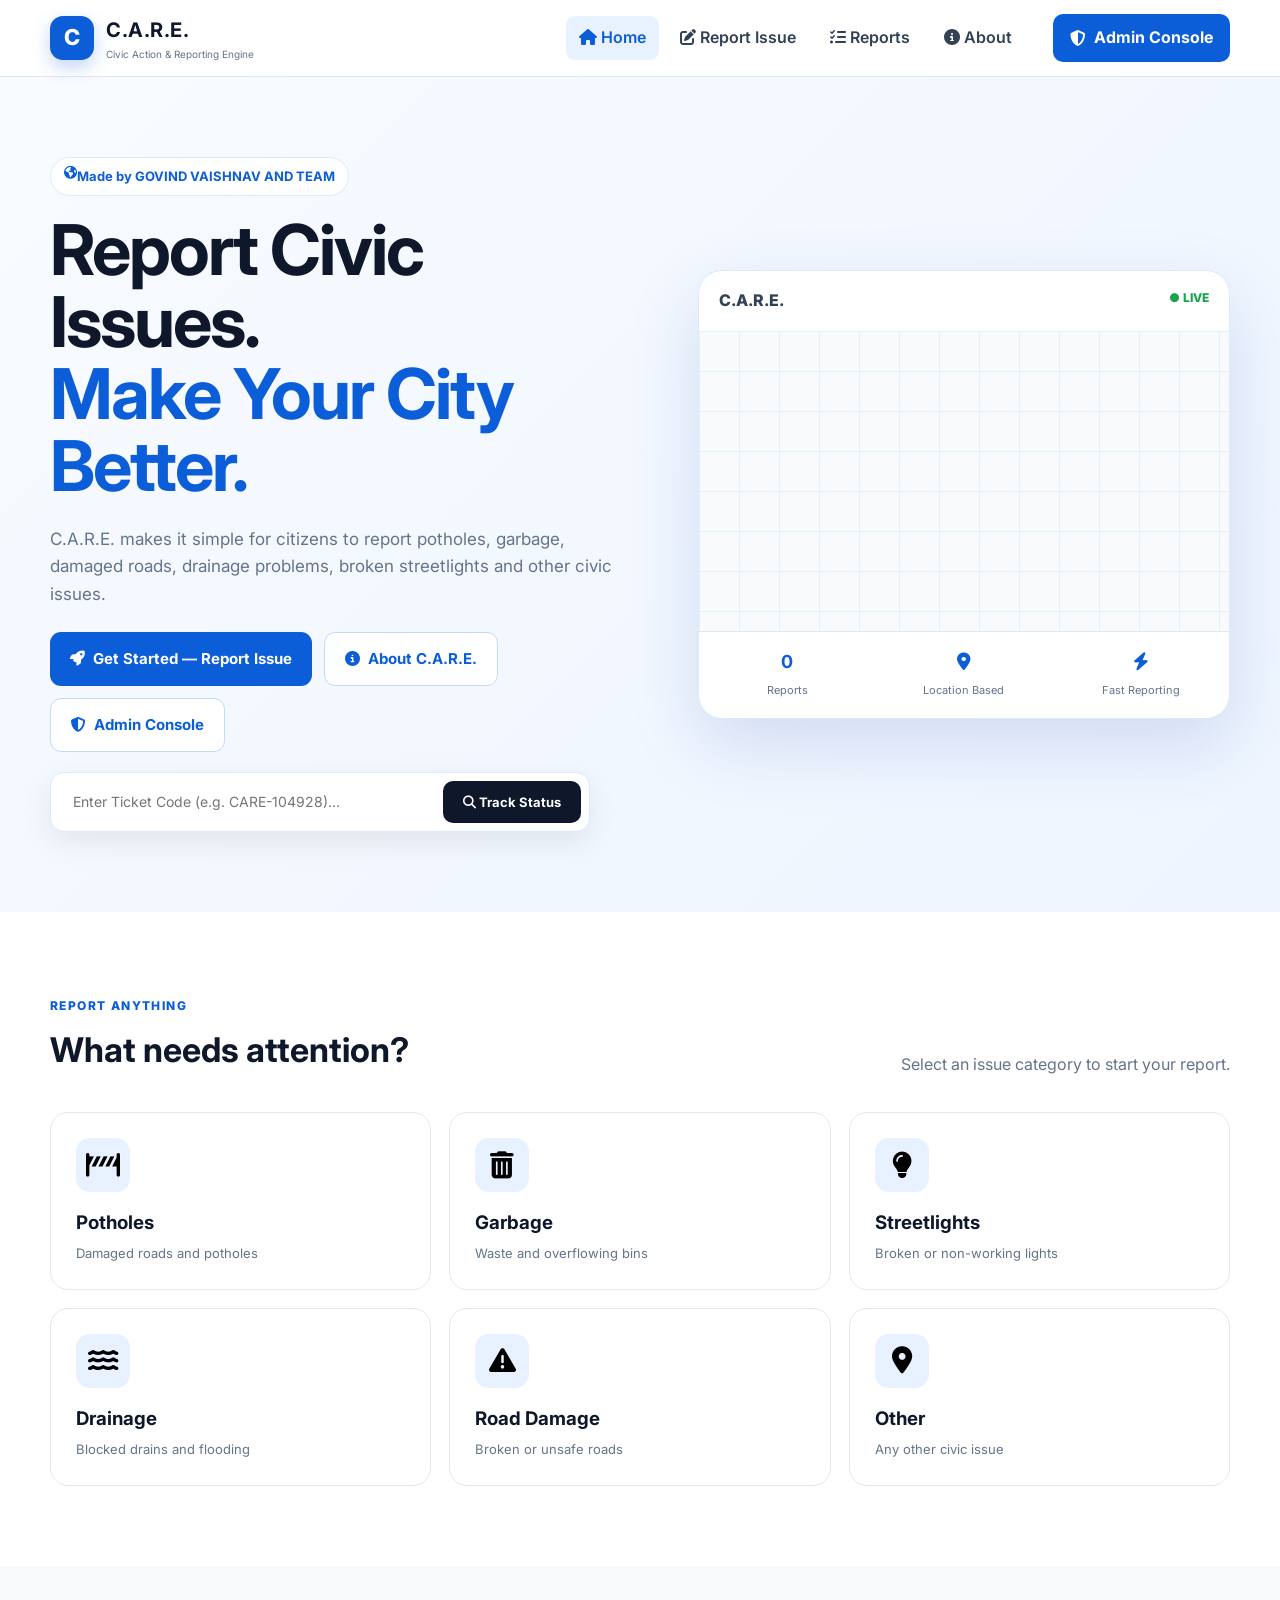
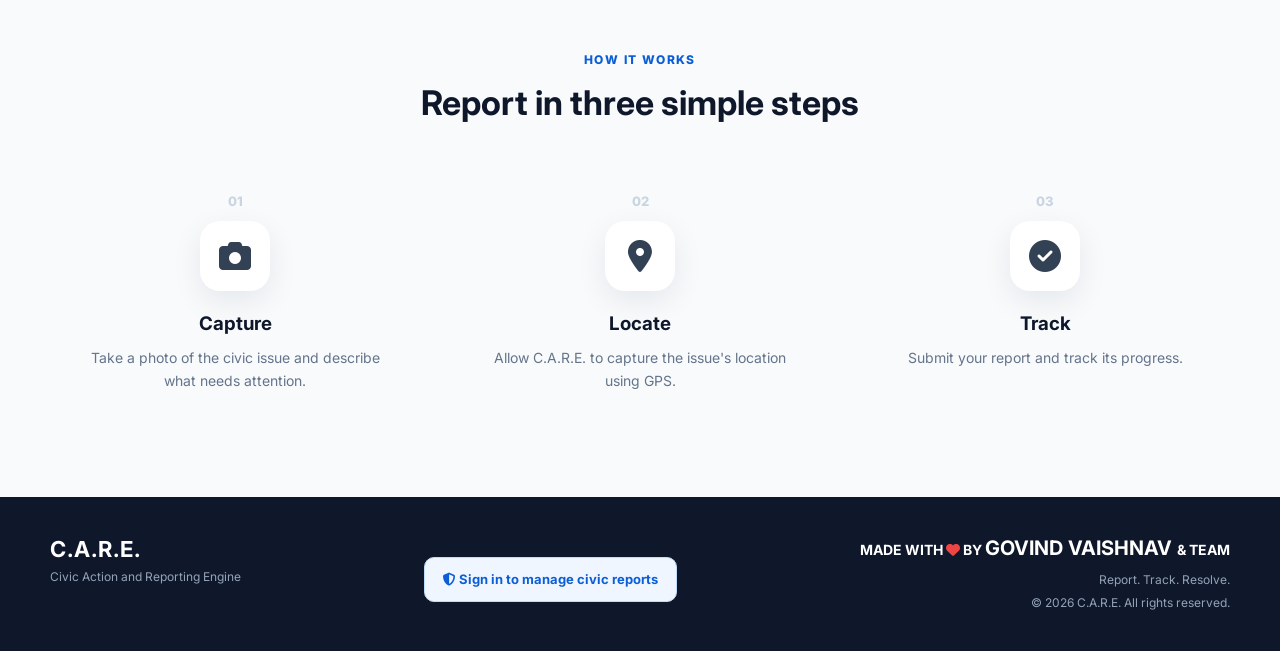
==== index.html @ e71c40b6 "Add badge-status CSS styles, cache-busting V3 parameters, resilient form fallbacks, and fix admin li" ====
<!DOCTYPE html>
<html lang="en">

<head>

    <meta charset="UTF-8">

    <meta
        name="viewport"
        content="width=device-width, initial-scale=1.0"
    >

    <title>
        C.A.R.E. — Civic Action and Reporting Engine
    </title>

    <meta
        name="description"
        content="C.A.R.E. — Civic Action and Reporting Engine. Report, track and resolve local civic issues."
    >

    <meta
        name="application-name"
        content="C.A.R.E."
    >

    <meta
        name="theme-color"
        content="#0b5ed7"
    >

    <!-- Google Font -->
    <link
        rel="preconnect"
        href="https://fonts.googleapis.com"
    >

    <link
        rel="preconnect"
        href="https://fonts.gstatic.com"
        crossorigin
    >

    <link
        href="https://fonts.googleapis.com/css2?family=Inter:wght@400;500;600;700;800&display=swap"
        rel="stylesheet"
    >

    <!-- FontAwesome 6 Icons -->
    <link
        rel="stylesheet"
        href="https://cdnjs.cloudflare.com/ajax/libs/font-awesome/6.5.1/css/all.min.css"
    >

    <!-- Supabase -->
    <script
        src="https://cdn.jsdelivr.net/npm/@supabase/supabase-js@2"
    ></script>

    <!-- Leaflet.js OpenStreetMap -->
    <link
        rel="stylesheet"
        href="https://unpkg.com/leaflet@1.9.4/dist/leaflet.css"
    >
    <script
        src="https://unpkg.com/leaflet@1.9.4/dist/leaflet.js"
    ></script>

    <!-- Main CSS -->
    <link
        rel="stylesheet"
        href="style.css?v=CARE_2026_V3"
    >

    <!-- Small admin button styles -->
    <style>
        .admin-access {
            text-align: center;
            margin: 25px 0 10px;
        }

        .admin-access a {
            display: inline-block;
            padding: 11px 18px;
            border-radius: 10px;
            background: #eff6ff;
            color: #0b5ed7;
            border: 1px solid #bfdbfe;
            text-decoration: none;
            font-size: 13px;
            font-weight: 700;
            transition: 0.2s ease;
        }

        .admin-access a:hover {
            background: #dbeafe;
            transform: translateY(-1px);
        }
    </style>

</head>


<body>

<!-- FULL SCREEN APP PRELOADER -->
<div id="appPreloader">
    <div class="preloader-logo-wrap">
        <div class="preloader-logo">C</div>
        <div class="preloader-pulse-ring"></div>
    </div>
    <div class="preloader-title">C.A.R.E. ENGINE</div>
    <div class="preloader-subtitle"><i class="fa-solid fa-shield-halved"></i> Initializing Civic Engine &amp; AI Vision...</div>
    <div class="preloader-bar-bg">
        <div class="preloader-bar-fill"></div>
    </div>
</div>
<script>
    setTimeout(function() {
        var p = document.getElementById('appPreloader');
        if (p) p.classList.add('preloader-hidden');
    }, 800);
</script>

<!-- =====================================================
     HEADER
===================================================== -->

<header class="header">

    <div class="container nav-container">

        <a
            href="#"
            class="logo"
            onclick="showPage('home'); return false;"
        >

            <div class="logo-icon">
                C
            </div>

            <div class="logo-text">

                <strong>C.A.R.E.</strong>

                <span>
                    Civic Action &amp; Reporting Engine
                </span>

            </div>

        </a>


        <nav class="nav">

            <button
                type="button"
                class="nav-link active"
                onclick="showPage('home')"
            >
                <i class="fa-solid fa-house"></i> Home
            </button>

            <button
                type="button"
                class="nav-link"
                onclick="showPage('report')"
            >
                <i class="fa-solid fa-pen-to-square"></i> Report Issue
            </button>

            <button
                type="button"
                class="nav-link"
                onclick="showPage('reports')"
            >
                <i class="fa-solid fa-list-check"></i> Reports
            </button>

            <button
                type="button"
                class="nav-link"
                onclick="showPage('about')"
            >
                <i class="fa-solid fa-circle-info"></i> About
            </button>

        </nav>


        <a
            href="admin.html"
            class="nav-report-button"
            style="text-decoration:none; display:inline-flex; align-items:center; gap:8px;"
        >
            <i class="fa-solid fa-shield-halved"></i> Admin Console
        </a>

    </div>

</header>


<!-- =====================================================
     MAIN
===================================================== -->

<main>


<!-- =====================================================
     HOME PAGE
===================================================== -->

<section
    id="homePage"
    class="page active-page"
>

    <div class="hero">

        <div class="container hero-content">

            <div class="hero-text">

                <div class="badge">
                    <i class="fa-solid fa-earth-americas"></i> Made by GOVIND VAISHNAV AND TEAM 
                </div>

                <h1>
                    Report Civic Issues.
                    <span>
                        Make Your City Better.
                    </span>
                </h1>

                <p class="hero-description">
                    C.A.R.E. makes it simple for citizens
                    to report potholes, garbage, damaged roads,
                    drainage problems, broken streetlights and
                    other civic issues.
                </p>

                <div class="hero-buttons">

                    <button
                        type="button"
                        class="primary-button"
                        onclick="showPage('report')"
                        style="display:inline-flex; align-items:center; gap:8px; font-size:15px;"
                    >
                        <i class="fa-solid fa-rocket"></i> Get Started — Report Issue
                    </button>

                    <button
                        type="button"
                        class="secondary-button"
                        onclick="showPage('about')"
                        style="display:inline-flex; align-items:center; gap:8px; font-size:15px;"
                    >
                        <i class="fa-solid fa-circle-info"></i> About C.A.R.E.
                    </button>

                    <a
                        href="admin.html"
                        class="secondary-button"
                        style="display:inline-flex; align-items:center; gap:8px; font-size:15px; text-decoration:none;"
                    >
                        <i class="fa-solid fa-shield-halved"></i> Admin Console
                    </a>

                </div>

                <!-- TICKET TRACKER LOOKUP BAR -->
                <div class="hero-tracker-bar">
                    <input type="text" id="heroTicketInput" placeholder="Enter Ticket Code (e.g. CARE-104928)...">
                    <button type="button" onclick="trackHeroTicket()"><i class="fa-solid fa-magnifying-glass"></i> Track Status</button>
                </div>

            </div>


            <div class="hero-card">

                <div class="hero-card-header">

                    <span>
                        C.A.R.E.
                    </span>

                    <span class="live-dot">
                        ● LIVE
                    </span>

                </div>


                <div class="hero-card-map" style="padding:0; position:relative;">
                    <div id="heroMap"></div>
                </div>


                <div class="hero-card-footer">

                    <div>
                        <strong id="heroReportCount">
                            0
                        </strong>

                        <span>
                            Reports
                        </span>
                    </div>

                    <div>
                        <strong>
                            <i class="fa-solid fa-location-dot"></i>
                        </strong>

                        <span>
                            Location Based
                        </span>
                    </div>

                    <div>
                        <strong>
                            <i class="fa-solid fa-bolt"></i>
                        </strong>

                        <span>
                            Fast Reporting
                        </span>
                    </div>

                </div>

            </div>

        </div>

    </div>


    <!-- ISSUE CATEGORIES -->

    <section class="section">

        <div class="container">

            <div class="section-heading">

                <div>

                    <span class="section-label">
                        REPORT ANYTHING
                    </span>

                    <h2>
                        What needs attention?
                    </h2>

                </div>

                <p>
                    Select an issue category to start
                    your report.
                </p>

            </div>


            <div class="category-grid">

                <button
                    type="button"
                    class="category-card"
                    onclick="startReport('Pothole')"
                >
                    <div class="category-icon">
                        <i class="fa-solid fa-road-barrier"></i>
                    </div>

                    <h3>
                        Potholes
                    </h3>

                    <p>
                        Damaged roads and potholes
                    </p>
                </button>


                <button
                    type="button"
                    class="category-card"
                    onclick="startReport('Garbage')"
                >
                    <div class="category-icon">
                        <i class="fa-solid fa-trash-can"></i>
                    </div>

                    <h3>
                        Garbage
                    </h3>

                    <p>
                        Waste and overflowing bins
                    </p>
                </button>


                <button
                    type="button"
                    class="category-card"
                    onclick="startReport('Streetlight')"
                >
                    <div class="category-icon">
                        <i class="fa-solid fa-lightbulb"></i>
                    </div>

                    <h3>
                        Streetlights
                    </h3>

                    <p>
                        Broken or non-working lights
                    </p>
                </button>


                <button
                    type="button"
                    class="category-card"
                    onclick="startReport('Drainage')"
                >
                    <div class="category-icon">
                        <i class="fa-solid fa-water"></i>
                    </div>

                    <h3>
                        Drainage
                    </h3>

                    <p>
                        Blocked drains and flooding
                    </p>
                </button>


                <button
                    type="button"
                    class="category-card"
                    onclick="startReport('Road Damage')"
                >
                    <div class="category-icon">
                        <i class="fa-solid fa-triangle-exclamation"></i>
                    </div>

                    <h3>
                        Road Damage
                    </h3>

                    <p>
                        Broken or unsafe roads
                    </p>
                </button>


                <button
                    type="button"
                    class="category-card"
                    onclick="startReport('Other')"
                >
                    <div class="category-icon">
                        <i class="fa-solid fa-location-dot"></i>
                    </div>

                    <h3>
                        Other
                    </h3>

                    <p>
                        Any other civic issue
                    </p>
                </button>

            </div>

        </div>

    </section>


    <!-- HOW IT WORKS -->

    <section class="section section-light">

        <div class="container">

            <div class="section-heading centered">

                <span class="section-label">
                    HOW IT WORKS
                </span>

                <h2>
                    Report in three simple steps
                </h2>

            </div>


            <div class="steps">

                <div class="step">

                    <div class="step-number">
                        01
                    </div>

                    <div class="step-icon">
                        <i class="fa-solid fa-camera"></i>
                    </div>

                    <h3>
                        Capture
                    </h3>

                    <p>
                        Take a photo of the civic issue
                        and describe what needs attention.
                    </p>

                </div>


                <div class="step">

                    <div class="step-number">
                        02
                    </div>

                    <div class="step-icon">
                        <i class="fa-solid fa-location-dot"></i>
                    </div>

                    <h3>
                        Locate
                    </h3>

                    <p>
                        Allow C.A.R.E. to capture the
                        issue's location using GPS.
                    </p>

                </div>


                <div class="step">

                    <div class="step-number">
                        03
                    </div>

                    <div class="step-icon">
                        <i class="fa-solid fa-circle-check"></i>
                    </div>

                    <h3>
                        Track
                    </h3>

                    <p>
                        Submit your report and track
                        its progress.
                    </p>

                </div>

            </div>

        </div>

    </section>

</section>


<!-- =====================================================
     REPORT PAGE
===================================================== -->

<section
    id="reportPage"
    class="page"
>

    <div class="container page-container">

        <div class="page-header">

            <span class="section-label">
                C.A.R.E. REPORTING
            </span>

            <h1>
                Report a Civic Issue
            </h1>

            <p>
                Help improve your community by reporting
                a problem.
            </p>

        </div>


        <form
            id="issueForm"
            class="report-form"
        >

            <!-- CITIZEN DETAILS -->
            <div id="citizenDetails" style="margin-bottom:20px; padding:20px; border-radius:16px; background:#f8fafc; border:1px solid #e2e8f0;">
                <h3 style="margin-bottom:6px; font-size:17px; font-weight:800; color:#0f172a;"><i class="fa-solid fa-user"></i> Your Contact Details</h3>
                <p style="color:#64748b; font-size:13px; margin-bottom:16px;">These details help municipal authorities contact you regarding your report.</p>

                <div style="display:grid; grid-template-columns:repeat(auto-fit, minmax(220px, 1fr)); gap:15px;">
                    <div>
                        <label for="citizenName" style="display:block; font-weight:700; font-size:13px; margin-bottom:6px;">Full Name *</label>
                        <input id="citizenName" type="text" placeholder="Enter your full name" required style="width:100%; padding:12px; border:1px solid #cbd5e1; border-radius:10px;">
                    </div>
                    <div>
                        <label for="citizenMobile" style="display:block; font-weight:700; font-size:13px; margin-bottom:6px;">Mobile Number *</label>
                        <input id="citizenMobile" type="tel" maxlength="10" placeholder="10-digit mobile number" required style="width:100%; padding:12px; border:1px solid #cbd5e1; border-radius:10px;">
                    </div>
                    <div>
                        <label for="citizenEmail" style="display:block; font-weight:700; font-size:13px; margin-bottom:6px;">Email Address *</label>
                        <input id="citizenEmail" type="email" placeholder="example@gmail.com" required style="width:100%; padding:12px; border:1px solid #cbd5e1; border-radius:10px;">
                    </div>
                    <div>
                        <label for="citizenAddress" style="display:block; font-weight:700; font-size:13px; margin-bottom:6px;">Address / Landmark *</label>
                        <input id="citizenAddress" type="text" placeholder="Area, street, landmark" required style="width:100%; padding:12px; border:1px solid #cbd5e1; border-radius:10px;">
                    </div>
                </div>
            </div>

            <!-- CATEGORY -->

            <div class="form-group">

                <label for="category">
                    Issue Category
                </label>

                <select
                    id="category"
                    required
                >

                    <option value="">
                        Select an issue
                    </option>

                    <option value="Pothole">
                        Pothole / Road Hole
                    </option>

                    <option value="Garbage">
                        Garbage / Overflowing Waste
                    </option>

                    <option value="Streetlight">
                        Streetlight Fault / Dark Street
                    </option>

                    <option value="Drainage">
                        Drainage Blockage / Overflow
                    </option>

                    <option value="Road Damage">
                        Road Damage / Broken Pavement
                    </option>

                    <option value="Other">
                        Other Civic Issue
                    </option>

                </select>

            </div>


            <!-- DESCRIPTION -->

            <div class="form-group">

                <label for="description">
                    Describe the Issue
                </label>

                <textarea
                    id="description"
                    rows="5"
                    maxlength="1000"
                    placeholder="Describe the problem and its location..."
                    required
                ></textarea>

                <small>
                    Please provide useful details.
                </small>

            </div>


            <!-- IMAGE & PREVIEW WITH AI SCANNER -->

            <div class="form-group">

                <label for="image">
                    <i class="fa-solid fa-camera"></i> Add Photo &amp; AI Analysis
                </label>

                <input
                    id="image"
                    type="file"
                    accept="image/*"
                    onchange="previewUploadedImage(this)"
                >

                <div id="imagePreviewContainer" style="display:none; margin-top:12px;" class="ai-scanner-box">
                    <div id="aiScanLine" class="ai-scan-line" style="display:none;"></div>
                    <img id="imagePreview" src="" alt="Selected Photo Preview" style="max-width:100%; max-height:240px; border-radius:12px; object-fit:cover; display:block; margin:auto;">
                </div>

                <!-- AI Category & Severity Inspection Card -->
                <div id="aiAnalysisCard" class="ai-analysis-card" style="display:none;">
                    <div style="display:flex; justify-content:space-between; align-items:center; margin-bottom:6px;">
                        <strong><i class="fa-solid fa-robot"></i> C.A.R.E. Vision AI Scanner</strong>
                        <span id="aiConfidence" class="ai-confidence-pill"><i class="fa-solid fa-check-double"></i> 96.4% Match</span>
                    </div>
                    <p id="aiAnalysisText" style="color:#cbd5e1; margin-bottom:4px;">Detected: Pothole / Severe Road Crack</p>
                    <small id="aiSeverityTag" class="priority-badge priority-High">Suggested Priority: HIGH</small>
                </div>

                <small style="display:block; margin-top:6px;">
                    A photo triggers automated AI severity scoring &amp; priority assignment.
                </small>

            </div>


            <!-- LOCATION -->

            <div class="location-box">

                <div>

                    <strong>
                        <i class="fa-solid fa-location-dot"></i> Issue Location
                    </strong>

                    <p id="locationText">
                        Location not captured yet
                    </p>

                </div>


                <button
                    type="button"
                    class="location-button"
                    onclick="getLocation()"
                >
                    <i class="fa-solid fa-crosshairs"></i> Detect GPS Location
                </button>

            </div>

            <!-- Leaflet Interactive Map Picker -->
            <div id="locationPickerWrapper" style="margin-top:12px; display:none;" class="map-container-wrapper">
                <div id="locationPickerMap" style="height:220px; width:100%;"></div>
                <div style="background:#f8fafc; padding:8px 12px; font-size:12px; color:#64748b; border-top:1px solid #e2e8f0; display:flex; justify-content:space-between; align-items:center;">
                    <span><i class="fa-solid fa-hand-pointer"></i> Drag pin to pinpoint exact location</span>
                    <strong id="mapCoordBadge" style="color:#0b5ed7;">28.6139, 77.2090</strong>
                </div>
            </div>


            <input
                type="hidden"
                id="latitude"
            >

            <input
                type="hidden"
                id="longitude"
            >


            <!-- SUBMIT -->

            <button
                type="submit"
                class="submit-button"
            >
                <i class="fa-solid fa-paper-plane"></i> Submit Report
            </button>

        </form>

    </div>

</section>


<!-- =====================================================
     REPORTS PAGE
===================================================== -->

<section
    id="reportsPage"
    class="page"
>

    <div class="container page-container">

        <div class="page-header">

            <span class="section-label">
                COMMUNITY REPORTS
            </span>

            <h1>
                Civic Issues
            </h1>

            <p>
                See issues reported by citizens through C.A.R.E.
            </p>

        </div>


        <!-- STATISTICS -->

        <div class="statistics">

            <div class="stat-card">

                <strong id="totalIssues">
                    0
                </strong>

                <span>
                    Total Reports
                </span>

            </div>


            <div class="stat-card">

                <strong id="verifiedIssues">
                    0
                </strong>

                <span>
                    Verified
                </span>

            </div>


            <div class="stat-card">

                <strong id="progressIssues">
                    0
                </strong>

                <span>
                    In Progress
                </span>

            </div>


            <div class="stat-card">

                <strong id="resolvedIssues">
                    0
                </strong>

                <span>
                    Resolved
                </span>

            </div>

        </div>


        <!-- REPORTS -->

        <div
            id="issuesContainer"
            class="issues-container"
        >

            <div class="empty-state">

                <div>
                    <i class="fa-solid fa-spinner fa-spin text-primary"></i>
                </div>

                <h3>
                    Loading reports...
                </h3>

                <p>
                    Please wait.
                </p>

            </div>

        </div>

    </div>

</section>


<!-- =====================================================
     ABOUT PAGE
===================================================== -->

<section
    id="aboutPage"
    class="page"
>

    <div class="container page-container">

        <div class="page-header">

            <span class="section-label">
                ABOUT C.A.R.E.
            </span>

            <h1>
                Civic Action and Reporting Engine
            </h1>

            <p>
                Technology that helps citizens turn
                observations into action.
            </p>

        </div>


        <div class="about-grid">

            <div class="about-card">

                <div class="about-icon">
                    <i class="fa-solid fa-bullhorn"></i>
                </div>

                <h2>
                    Citizen Powered
                </h2>

                <p>
                    C.A.R.E. gives citizens a simple
                    way to report problems they see
                    around their communities.
                </p>

            </div>


            <div class="about-card">

                <div class="about-icon">
                    <i class="fa-solid fa-location-dot"></i>
                </div>

                <h2>
                    Location Based
                </h2>

                <p>
                    GPS coordinates help identify
                    exactly where a civic problem
                    has been reported.
                </p>

            </div>


            <div class="about-card">

                <div class="about-icon">
                    <i class="fa-solid fa-chart-line"></i>
                </div>

                <h2>
                    Transparent Tracking
                </h2>

                <p>
                    Reports can move through statuses
                    such as Reported, Verified,
                    In Progress and Resolved.
                </p>

            </div>

        </div>


        <div class="mission-box">

            <span class="section-label">
                OUR MISSION
            </span>

            <h2>
                Better reporting.
                Better response.
                Better communities.
            </h2>

            <p>
                C.A.R.E. connects citizens and civic
                authorities through structured,
                location-based issue reporting.
            </p>

        </div>

    </div>

</section>


</main>


<!-- =====================================================
     TOAST
===================================================== -->

<div
    id="toast"
    class="toast"
>

    <span id="toastMessage">
        Message
    </span>

</div>


<!-- =====================================================
     SUBMIT SUCCESS MODAL WITH GOV DISPATCH & AUDIO
===================================================== -->

<div id="submitSuccessModal" class="modal-overlay" style="display:none;">
    <div class="modal-card">
        <div class="modal-header-icon green">
            <i class="fa-solid fa-circle-check"></i>
        </div>
        
        <h2>Report Filed Successfully!</h2>
        <p class="modal-subtitle">Your civic issue has been logged and auto-dispatched to the assigned government department.</p>

        <div class="dispatch-info-box">
            <div class="dispatch-item">
                <span class="dispatch-label"><i class="fa-solid fa-ticket"></i> Tracking ID:</span>
                <strong id="modalReportId" class="badge-code">CARE-000000</strong>
            </div>

            <div class="dispatch-item">
                <span class="dispatch-label"><i class="fa-solid fa-building-columns"></i> Government Dept:</span>
                <strong id="modalDeptName">Municipal Authority</strong>
            </div>

            <div class="dispatch-item">
                <span class="dispatch-label"><i class="fa-solid fa-envelope"></i> Assigned Email:</span>
                <strong id="modalDeptEmail">authority@gov.in</strong>
            </div>

            <div class="dispatch-item">
                <span class="dispatch-label"><i class="fa-solid fa-phone"></i> Helpline / SMS:</span>
                <strong id="modalDeptPhone">+91-1800-CIVIC</strong>
            </div>

            <div class="dispatch-badges">
                <span class="badge-status green"><i class="fa-solid fa-paper-plane"></i> Auto-Email Dispatched</span>
                <span class="badge-status blue"><i class="fa-solid fa-comment-sms"></i> SMS Alert Triggered</span>
            </div>
        </div>

        <div class="modal-actions">
            <a id="modalMailtoLink" href="#" target="_blank" class="primary-button mailto-btn">
                <i class="fa-solid fa-envelope-open-text"></i> Open Direct Mail Client
            </a>

            <button type="button" class="secondary-button" onclick="closeSuccessModal()">
                <i class="fa-solid fa-xmark"></i> Close &amp; View Reports
            </button>
        </div>
    </div>
</div>


<!-- =====================================================
     FOOTER
===================================================== -->

<footer class="footer">

    <div class="container footer-content">

        <div class="footer-brand">

            <strong>
                C.A.R.E.
            </strong>

            <p>
                Civic Action and Reporting Engine
            </p>

        </div>


        <!-- ADMIN ACCESS -->

        <div class="admin-access">

            <a href="admin.html">
                <i class="fa-solid fa-shield-halved"></i> Sign in to manage civic reports
            </a>

        </div>


        <div class="footer-credit">

            <p>
                MADE WITH <i class="fa-solid fa-heart" style="color: #ef4444;"></i> BY
                <strong>
                    GOVIND VAISHNAV
                </strong>
                &amp; TEAM
            </p>

            <p>
                Report. Track. Resolve.
            </p>

            <p>
                © 2026 C.A.R.E. All rights reserved.
            </p>

        </div>

    </div>

</footer>


<!-- =====================================================
     MAIN JAVASCRIPT & CONFIGURATION
===================================================== -->

<script src="configure.js?v=CARE_2026_V3"></script>
<script src="feature.js?v=CARE_2026_V3"></script>
<script src="app.js?v=CARE_2026_V3"></script>

</body>

</html>
---- style.css ----
/* =====================================================
   C.A.R.E.
   Civic Action and Reporting Engine
===================================================== */

:root {

    --primary: #0b5ed7;

    --primary-dark: #084298;

    --primary-light: #e8f1ff;

    --accent: #ef4444;

    --success: #16a34a;

    --warning: #f59e0b;

    --dark: #0f172a;

    --text: #334155;

    --muted: #64748b;

    --light: #f8fafc;

    --white: #ffffff;

    --border: #e2e8f0;

    --shadow:
        0 10px 30px rgba(15, 23, 42, 0.08);

    --radius: 18px;

}


* {

    margin: 0;

    padding: 0;

    box-sizing: border-box;

}


html {

    scroll-behavior: smooth;

}


body {

    font-family: "Inter", sans-serif;

    color: var(--text);

    background: var(--white);

    line-height: 1.6;

}


button,
input,
select,
textarea {

    font: inherit;

}


button {

    cursor: pointer;

}


.container {

    width: min(
        1180px,
        calc(100% - 40px)
    );

    margin: auto;

}


/* =====================================================
   HEADER
===================================================== */

.header {

    position: sticky;

    top: 0;

    z-index: 100;

    background: rgba(
        255,
        255,
        255,
        0.96
    );

    backdrop-filter: blur(12px);

    border-bottom:
        1px solid var(--border);

}


.nav-container {

    min-height: 76px;

    display: flex;

    align-items: center;

    gap: 28px;

}


.logo {

    display: flex;

    align-items: center;

    gap: 12px;

    text-decoration: none;

    color: var(--dark);

    margin-right: auto;

}


.logo-icon {

    width: 44px;

    height: 44px;

    border-radius: 13px;

    display: grid;

    place-items: center;

    background: var(--primary);

    color: white;

    font-weight: 800;

    font-size: 22px;

    box-shadow:
        0 7px 18px
        rgba(11, 94, 215, 0.25);

}


.logo-text {

    display: flex;

    flex-direction: column;

}


.logo-text strong {

    font-size: 20px;

    letter-spacing: 0.5px;

}


.logo-text span {

    font-size: 10px;

    color: var(--muted);

}


.nav {

    display: flex;

    gap: 8px;

}


.nav-link {

    border: none;

    background: transparent;

    color: var(--text);

    padding: 9px 13px;

    border-radius: 9px;

    font-weight: 600;

}


.nav-link:hover,
.nav-link.active {

    background: var(--primary-light);

    color: var(--primary);

}


.nav-report-button {

    border: none;

    background: var(--primary);

    color: white;

    padding: 11px 17px;

    border-radius: 10px;

    font-weight: 700;

}


.nav-report-button:hover {

    background: var(--primary-dark);

}


/* =====================================================
   PAGES
===================================================== */

.page {

    display: none;

}


.page.active-page {

    display: block;

}


/* =====================================================
   HERO
===================================================== */

.hero {

    background:
        linear-gradient(
            135deg,
            #f8fbff,
            #eef5ff
        );

    padding: 80px 0;

    overflow: hidden;

}


.hero-content {

    display: grid;

    grid-template-columns:
        1.05fr
        0.95fr;

    gap: 60px;

    align-items: center;

}


.badge {

    display: inline-flex;

    padding: 8px 13px;

    border-radius: 999px;

    background: white;

    border:
        1px solid #dbeafe;

    color: var(--primary);

    font-size: 13px;

    font-weight: 700;

    margin-bottom: 18px;

}


.hero h1 {

    color: var(--dark);

    font-size:
        clamp(
            42px,
            6vw,
            70px
        );

    line-height: 1.03;

    letter-spacing: -2px;

}


.hero h1 span {

    display: block;

    color: var(--primary);

}


.hero-description {

    max-width: 650px;

    color: var(--muted);

    font-size: 17px;

    margin:
        24px 0;

}


.hero-buttons {

    display: flex;

    flex-wrap: wrap;

    gap: 12px;

}


.primary-button,
.secondary-button {

    border: none;

    padding:
        14px 20px;

    border-radius: 11px;

    font-weight: 700;

}


.primary-button {

    background: var(--primary);

    color: white;

}


.primary-button:hover {

    background:
        var(--primary-dark);

}


.secondary-button {

    background: white;

    color: var(--primary);

    border:
        1px solid #bfdbfe;

}


/* =====================================================
   HERO CARD
===================================================== */

.hero-card {

    background: white;

    border-radius:
        24px;

    box-shadow:
        0 25px 70px
        rgba(30, 64, 175, 0.15);

    overflow: hidden;

    border:
        1px solid #dbeafe;

}


.hero-card-header {

    display: flex;

    justify-content: space-between;

    padding: 17px 20px;

    font-weight: 800;

}


.live-dot {

    color: var(--success);

    font-size: 12px;

}


.hero-card-map {

    height: 300px;

    padding: 20px;

    background:
        linear-gradient(
            90deg,
            #e0f2fe 1px,
            transparent 1px
        ),
        linear-gradient(
            #e0f2fe 1px,
            transparent 1px
        ),
        #f8fafc;

    background-size:
        40px 40px;

}


.map-grid {

    position: relative;

    height: 100%;

}


.map-pin {

    position: absolute;

    width: 48px;

    height: 48px;

    display: grid;

    place-items: center;

    background: white;

    border-radius: 50%;

    box-shadow:
        0 10px 25px
        rgba(15, 23, 42, 0.15);

    font-size: 22px;

}


.pin-one {

    top: 18%;

    left: 20%;

}


.pin-two {

    top: 55%;

    left: 65%;

}


.pin-three {

    top: 32%;

    right: 12%;

}


.pin-four {

    bottom: 10%;

    left: 42%;

}


.hero-card-footer {

    display: grid;

    grid-template-columns:
        repeat(3, 1fr);

    border-top:
        1px solid var(--border);

}


.hero-card-footer div {

    padding: 16px;

    text-align: center;

}


.hero-card-footer strong {

    display: block;

    color: var(--primary);

    font-size: 18px;

}


.hero-card-footer span {

    color: var(--muted);

    font-size: 11px;

}


/* =====================================================
   SECTIONS
===================================================== */

.section {

    padding: 80px 0;

}


.section-light {

    background: var(--light);

}


.section-heading {

    display: flex;

    justify-content: space-between;

    align-items: end;

    gap: 30px;

    margin-bottom: 35px;

}


.section-heading.centered {

    display: block;

    text-align: center;

}


.section-label {

    color: var(--primary);

    font-size: 12px;

    font-weight: 800;

    letter-spacing: 1.4px;

}


.section-heading h2 {

    color: var(--dark);

    font-size: 34px;

    margin-top: 5px;

}


.section-heading p {

    max-width: 400px;

    color: var(--muted);

}


/* =====================================================
   CATEGORY GRID
===================================================== */

.category-grid {

    display: grid;

    grid-template-columns:
        repeat(3, 1fr);

    gap: 18px;

}


.category-card {

    text-align: left;

    border:
        1px solid var(--border);

    background: white;

    border-radius:
        var(--radius);

    padding: 25px;

    transition:
        transform 0.2s,
        box-shadow 0.2s,
        border-color 0.2s;

}


.category-card:hover {

    transform:
        translateY(-5px);

    border-color:
        #bfdbfe;

    box-shadow:
        var(--shadow);

}


.category-icon {

    width: 54px;

    height: 54px;

    display: grid;

    place-items: center;

    border-radius: 14px;

    background:
        var(--primary-light);

    font-size: 27px;

    margin-bottom: 16px;

}


.category-card h3 {

    color: var(--dark);

    margin-bottom: 5px;

}


.category-card p {

    color: var(--muted);

    font-size: 13px;

}


/* =====================================================
   STEPS
===================================================== */

.steps {

    display: grid;

    grid-template-columns:
        repeat(3, 1fr);

    gap: 35px;

}


.step {

    position: relative;

    text-align: center;

    padding: 25px;

}


.step-number {

    color: #cbd5e1;

    font-size: 13px;

    font-weight: 800;

    margin-bottom: 10px;

}


.step-icon {

    width: 70px;

    height: 70px;

    margin: auto;

    display: grid;

    place-items: center;

    border-radius: 20px;

    background: white;

    box-shadow:
        var(--shadow);

    font-size: 32px;

}


.step h3 {

    color: var(--dark);

    margin:
        18px 0 8px;

}


.step p {

    color: var(--muted);

    font-size: 14px;

}


/* =====================================================
   PAGE HEADER
===================================================== */

.page-container {

    padding:
        70px 0;

    min-height:
        70vh;

}


.page-header {

    margin-bottom: 35px;

}


.page-header h1 {

    color: var(--dark);

    font-size:
        clamp(
            34px,
            5vw,
            52px
        );

    line-height: 1.1;

    margin:
        8px 0 12px;

}


.page-header p {

    color: var(--muted);

}


/* =====================================================
   REPORT FORM
===================================================== */

.report-form {

    max-width: 760px;

    background: white;

    border:
        1px solid var(--border);

    border-radius:
        22px;

    padding: 30px;

    box-shadow:
        var(--shadow);

}


.form-group {

    margin-bottom: 24px;

}


.form-group label {

    display: block;

    color: var(--dark);

    font-weight: 700;

    margin-bottom: 8px;

}


.form-group input,
.form-group select,
.form-group textarea {

    width: 100%;

    border:
        1px solid var(--border);

    border-radius: 10px;

    padding:
        13px 14px;

    outline: none;

    background: white;

    color: var(--dark);

}


.form-group input:focus,
.form-group select:focus,
.form-group textarea:focus {

    border-color:
        var(--primary);

    box-shadow:
        0 0 0 3px
        rgba(11, 94, 215, 0.1);

}


.form-group textarea {

    resize: vertical;

}


.form-group small {

    display: block;

    color: var(--muted);

    margin-top: 6px;

    font-size: 12px;

}


.location-box {

    display: flex;

    align-items: center;

    justify-content: space-between;

    gap: 20px;

    padding: 18px;

    background:
        var(--primary-light);

    border-radius: 14px;

    margin-bottom: 24px;

}


.location-box strong {

    color: var(--dark);

}


.location-box p {

    color: var(--muted);

    font-size: 13px;

    margin-top: 3px;

}


.location-button {

    border: none;

    background: var(--primary);

    color: white;

    padding:
        11px 16px;

    border-radius: 9px;

    font-weight: 700;

    white-space: nowrap;

}


.submit-button {

    width: 100%;

    border: none;

    background: var(--primary);

    color: white;

    padding: 15px;

    border-radius: 11px;

    font-weight: 800;

    font-size: 16px;

}


.submit-button:hover {

    background:
        var(--primary-dark);

}


.submit-button:disabled {

    opacity: 0.6;

    cursor: wait;

}


/* =====================================================
   STATISTICS
===================================================== */

.statistics {

    display: grid;

    grid-template-columns:
        repeat(4, 1fr);

    gap: 15px;

    margin-bottom: 30px;

}


.stat-card {

    padding: 20px;

    background: white;

    border:
        1px solid var(--border);

    border-radius:
        14px;

    text-align: center;

}


.stat-card strong {

    display: block;

    color: var(--primary);

    font-size: 30px;

}


.stat-card span {

    color: var(--muted);

    font-size: 12px;

}


/* =====================================================
   REPORT CARDS
===================================================== */

.issues-container {

    display: grid;

    grid-template-columns:
        repeat(2, 1fr);

    gap: 18px;

}


.issue-card {

    display: flex;

    gap: 18px;

    padding: 18px;

    border:
        1px solid var(--border);

    border-radius:
        var(--radius);

    background: white;

    box-shadow:
        0 5px 20px
        rgba(15, 23, 42, 0.04);

}


.issue-image {

    width: 120px;

    min-width: 120px;

    height: 120px;

    border-radius: 13px;

    display: grid;

    place-items: center;

    background:
        var(--primary-light);

    font-size: 40px;

    overflow: hidden;

}


.issue-content {

    flex: 1;

}


.issue-content h3 {

    color: var(--dark);

    margin-bottom: 5px;

}


.issue-content p {

    color: var(--muted);

    font-size: 13px;

    margin-bottom: 8px;

}


.status {

    display: inline-block;

    padding:
        5px 9px;

    border-radius: 999px;

    background:
        #dcfce7;

    color:
        #166534;

    font-size: 11px;

    font-weight: 700;

}


.empty-state {

    text-align: center;

    padding: 60px 20px;

    border:
        1px dashed var(--border);

    border-radius: 18px;

    color: var(--muted);

    grid-column: 1 / -1;

}


.empty-state div {

    font-size: 40px;

    margin-bottom: 10px;

}


/* =====================================================
   ABOUT
===================================================== */

.about-grid {

    display: grid;

    grid-template-columns:
        repeat(3, 1fr);

    gap: 20px;

}


.about-card {

    padding: 28px;

    border:
        1px solid var(--border);

    border-radius:
        var(--radius);

}


.about-icon {

    font-size: 34px;

    margin-bottom: 15px;

}


.about-card h2 {

    color: var(--dark);

    font-size: 20px;

    margin-bottom: 8px;

}


.about-card p {

    color: var(--muted);

    font-size: 14px;

}


.mission-box {

    margin-top: 25px;

    padding: 40px;

    border-radius: 22px;

    background:
        linear-gradient(
            135deg,
            #eff6ff,
            #f8fafc
        );

}


.mission-box h2 {

    color: var(--dark);

    font-size: 34px;

    max-width: 650px;

    margin:
        8px 0 12px;

}


.mission-box p {

    color: var(--muted);

    max-width: 650px;

}


/* =====================================================
   TOAST
===================================================== */

.toast {

    position: fixed;

    right: 20px;

    bottom: 20px;

    max-width: 350px;

    padding:
        14px 18px;

    border-radius: 12px;

    background:
        var(--dark);

    color: white;

    box-shadow:
        0 15px 40px
        rgba(0, 0, 0, 0.2);

    transform:
        translateY(120px);

    opacity: 0;

    transition:
        0.3s ease;

    z-index: 1000;

}


.toast.show {

    transform:
        translateY(0);

    opacity: 1;

}


/* =====================================================
   FOOTER
===================================================== */

.footer {

    background:
        var(--dark);

    color: white;

    padding:
        35px 0;

}


.footer-content {

    display: flex;

    justify-content: space-between;

    gap: 30px;

}


.footer strong {

    font-size: 20px;

}


.footer p {

    color:
        #94a3b8;

    font-size: 12px;

}


/* =====================================================
   RESPONSIVE
===================================================== */

@media (max-width: 900px) {

    .hero-content {

        grid-template-columns: 1fr;

    }


    .category-grid,
    .about-grid {

        grid-template-columns:
            repeat(2, 1fr);

    }


    .steps {

        grid-template-columns: 1fr;

    }


    .statistics {

        grid-template-columns:
            repeat(2, 1fr);

    }


    .issues-container {

        grid-template-columns: 1fr;

    }

}


@media (max-width: 700px) {

    .nav {

        display: none;

    }


    .nav-container {

        gap: 10px;

    }


    .logo-text span {

        display: none;

    }


    .hero {

        padding: 55px 0;

    }


    .hero h1 {

        font-size: 42px;

    }


    .section {

        padding: 55px 0;

    }


    .section-heading {

        display: block;

    }


    .category-grid,
    .about-grid,
    .statistics {

        grid-template-columns: 1fr;

    }


    .location-box {

        align-items: flex-start;

        flex-direction: column;

    }


    .location-button {

        width: 100%;

    }


    .issue-card {

        flex-direction: column;

    }


    .issue-image {

        width: 100%;

        height: 180px;

    }


    .footer-content {

        flex-direction: column;

    }

}
/* =====================================================
   FOOTER CREDIT
===================================================== */

.footer-credit {
    text-align: right;
}

.footer-credit p:first-child {
    color: #ffffff;
    font-size: 14px;
    font-weight: 700;
    margin-bottom: 6px;
}

.footer-credit p:first-child strong {
    color: #ffffff;
}

.footer-credit p {
    margin-bottom: 4px;
}

.footer-brand strong {
    font-size: 22px;
    letter-spacing: 1px;
}


/* Mobile Footer */

@media (max-width: 700px) {

    .footer-credit {
        text-align: left;
    }

}
/* =====================================================
   C.A.R.E. ADVANCED ADMIN FEATURES
===================================================== */

.feature-grid {
    display: grid;
    grid-template-columns: 1.4fr 1fr;
    gap: 18px;
    margin-bottom: 25px;
}

.feature-card {
    background: #ffffff;
    border: 1px solid #e2e8f0;
    border-radius: 18px;
    padding: 20px;
}

.feature-card h3 {
    margin-bottom: 6px;
    font-size: 17px;
}

.feature-card p {
    color: #64748b;
    font-size: 13px;
    margin-bottom: 15px;
}

.map-preview {
    width: 100%;
    height: 280px;
    border: 0;
    border-radius: 14px;
}

.assignment-box {
    display: grid;
    grid-template-columns: 1fr 1fr;
    gap: 10px;
    margin-top: 15px;
}

.assignment-box select,
.assignment-box input {
    width: 100%;
    padding: 10px 11px;
    border: 1px solid #cbd5e1;
    border-radius: 8px;
    background: white;
}

.assignment-box button {
    grid-column: 1 / -1;
    border: none;
    background: #0b5ed7;
    color: white;
    padding: 10px 14px;
    border-radius: 8px;
    font-weight: 700;
    cursor: pointer;
}

.assignment-box button:hover {
    background: #084298;
}

.citizen-box {
    margin-top: 15px;
    padding: 13px;
    background: #f8fafc;
    border: 1px solid #e2e8f0;
    border-radius: 10px;
}

.citizen-box strong {
    display: block;
    margin-bottom: 5px;
}

.citizen-box span {
    display: block;
    color: #64748b;
    font-size: 12px;
    margin-top: 3px;
}

.timeline {
    margin-top: 18px;
    padding-left: 18px;
    border-left: 3px solid #dbeafe;
}

.timeline-item {
    position: relative;
    margin-bottom: 14px;
}

.timeline-item::before {
    content: "";
    position: absolute;
    left: -25px;
    top: 4px;
    width: 9px;
    height: 9px;
    border-radius: 50%;
    background: #0b5ed7;
}

.timeline-item strong {
    font-size: 13px;
}

.timeline-item small {
    display: block;
    color: #64748b;
    margin-top: 3px;
}

.department-badge {
    display: inline-block;
    background: #eff6ff;
    color: #1d4ed8;
    border-radius: 999px;
    padding: 5px 9px;
    font-size: 11px;
    font-weight: 800;
}

.assigned-badge {
    display: inline-block;
    background: #f0fdf4;
    color: #15803d;
    border-radius: 999px;
    padding: 5px 9px;
    font-size: 11px;
    font-weight: 800;
}

.map-list {
    display: grid;
    gap: 10px;
    max-height: 280px;
    overflow-y: auto;
}

.map-report {
    display: flex;
    justify-content: space-between;
    align-items: center;
    gap: 10px;
    padding: 11px;
    background: #f8fafc;
    border: 1px solid #e2e8f0;
    border-radius: 10px;
}

.map-report-info strong {
    display: block;
    font-size: 13px;
}

.map-report-info span {
    color: #64748b;
    font-size: 11px;
}

.open-map-small {
    text-decoration: none;
    background: #0f172a;
    color: white;
    padding: 7px 9px;
    border-radius: 7px;
    font-size: 11px;
    font-weight: 700;
    white-space: nowrap;
}

@media(max-width: 850px) {

    .feature-grid {
        grid-template-columns: 1fr;
    }

    .assignment-box {
        grid-template-columns: 1fr;
    }

    .assignment-box button {
        grid-column: auto;
    }
}


/* =====================================================
   SUBMIT SUCCESS MODAL & GOV DISPATCH STYLES
===================================================== */

.modal-overlay {
    position: fixed;
    top: 0;
    left: 0;
    width: 100vw;
    height: 100vh;
    background: rgba(15, 23, 42, 0.65);
    backdrop-filter: blur(6px);
    display: flex;
    align-items: center;
    justify-content: center;
    z-index: 9999;
    padding: 20px;
    animation: fadeInModal 0.25s ease-out forwards;
}

@keyframes fadeInModal {
    from { opacity: 0; }
    to { opacity: 1; }
}

.modal-card {
    background: #ffffff;
    width: 100%;
    max-width: 520px;
    border-radius: 24px;
    padding: 32px 28px;
    box-shadow: 0 25px 60px -12px rgba(0, 0, 0, 0.25);
    text-align: center;
    border: 1px solid #e2e8f0;
    transform: scale(0.95);
    animation: popIn 0.3s cubic-bezier(0.175, 0.885, 0.32, 1.275) forwards;
}

@keyframes popIn {
    to { transform: scale(1); }
}

.modal-header-icon {
    width: 64px;
    height: 64px;
    margin: 0 auto 18px;
    border-radius: 50%;
    display: flex;
    align-items: center;
    justify-content: center;
    font-size: 32px;
}

.modal-header-icon.green {
    background: #dcfce7;
    color: #16a34a;
}

.modal-card h2 {
    font-size: 24px;
    font-weight: 800;
    color: #0f172a;
    margin-bottom: 6px;
}

.modal-subtitle {
    color: #64748b;
    font-size: 14px;
    margin-bottom: 22px;
    line-height: 1.5;
}

.dispatch-info-box {
    background: #f8fafc;
    border: 1px solid #e2e8f0;
    border-radius: 16px;
    padding: 18px;
    text-align: left;
    margin-bottom: 24px;
}

.dispatch-item {
    display: flex;
    justify-content: space-between;
    align-items: center;
    font-size: 13px;
    padding: 8px 0;
    border-bottom: 1px dashed #e2e8f0;
}

.dispatch-item:last-of-type {
    border-bottom: none;
}

.dispatch-label {
    color: #64748b;
    font-weight: 600;
}

.badge-code {
    background: #eff6ff;
    color: #1d4ed8;
    padding: 3px 8px;
    border-radius: 6px;
    font-family: monospace;
    font-size: 13px;
}

.dispatch-badges {
    display: flex;
    gap: 8px;
    flex-wrap: wrap;
    margin-top: 12px;
    padding-top: 10px;
    border-top: 1px solid #e2e8f0;
}

.badge-status {
    font-size: 11px;
    font-weight: 700;
    padding: 5px 10px;
    border-radius: 999px;
    display: inline-flex;
    align-items: center;
    gap: 5px;
}

.badge-status.green {
    background: #dcfce7;
    color: #15803d;
}

.badge-status.blue {
    background: #dbeafe;
    color: #1d4ed8;
}

.modal-actions {
    display: flex;
    flex-direction: column;
    gap: 10px;
}

.mailto-btn {
    display: inline-flex;
    align-items: center;
    justify-content: center;
    gap: 8px;
    text-decoration: none;
    background: #0b5ed7;
    color: white;
    padding: 13px 20px;
    border-radius: 12px;
    font-weight: 700;
    font-size: 14px;
    transition: 0.2s;
}

.mailto-btn:hover {
    background: #084298;
}

/* Image preview & thumbnail styling */
.report-image-thumb {
    width: 100%;
    max-height: 240px;
    object-fit: cover;
    border-radius: 12px;
    margin: 12px 0;
    border: 1px solid #e2e8f0;
    cursor: pointer;
    transition: transform 0.2s, box-shadow 0.2s;
}

.report-image-thumb:hover {
    transform: scale(1.01);
    box-shadow: 0 6px 16px rgba(0,0,0,0.12);
}

/* =====================================================
   CIVIC ENGINE ENHANCEMENTS — MAPS, AI & TRACKING
===================================================== */

/* Leaflet Map Containers */
#heroMap, #locationPickerMap, #adminCityMap {
    width: 100%;
    height: 100%;
    min-height: 280px;
    border-radius: 16px;
    z-index: 1;
}

.map-container-wrapper {
    position: relative;
    border-radius: 16px;
    overflow: hidden;
    border: 2px solid #bfdbfe;
    box-shadow: 0 8px 24px rgba(11, 94, 215, 0.08);
}

/* AI Image Scanner Animation Overlay */
.ai-scanner-box {
    position: relative;
    overflow: hidden;
    border-radius: 14px;
    border: 2px dashed #0b5ed7;
    background: #f0f7ff;
}

.ai-scan-line {
    position: absolute;
    top: 0;
    left: 0;
    width: 100%;
    height: 4px;
    background: linear-gradient(90deg, transparent, #22c55e, #0b5ed7, transparent);
    box-shadow: 0 0 15px #22c55e;
    animation: scanAnim 2s infinite ease-in-out;
    z-index: 10;
}

@keyframes scanAnim {
    0% { top: 0%; opacity: 0.8; }
    50% { top: 96%; opacity: 1; }
    100% { top: 0%; opacity: 0.8; }
}

.ai-analysis-card {
    background: linear-gradient(135deg, #0f172a, #1e293b);
    color: white;
    padding: 14px 18px;
    border-radius: 14px;
    margin-top: 10px;
    font-size: 13px;
    border-left: 4px solid #22c55e;
    box-shadow: 0 8px 20px rgba(15, 23, 42, 0.2);
}

.ai-confidence-pill {
    background: rgba(34, 197, 94, 0.2);
    color: #4ade80;
    padding: 2px 8px;
    border-radius: 999px;
    font-weight: 700;
    font-size: 11px;
    display: inline-flex;
    align-items: center;
    gap: 4px;
}

/* Hero Ticket Tracker Bar */
.hero-tracker-bar {
    display: flex;
    gap: 8px;
    background: white;
    padding: 8px;
    border-radius: 14px;
    box-shadow: 0 10px 30px rgba(0, 0, 0, 0.08);
    border: 1px solid #dbeafe;
    margin-top: 20px;
    max-width: 540px;
}

.hero-tracker-bar input {
    flex: 1;
    border: none;
    outline: none;
    padding: 10px 14px;
    font-size: 14px;
    background: transparent;
}

.hero-tracker-bar button {
    background: var(--dark);
    color: white;
    border: none;
    padding: 10px 20px;
    border-radius: 10px;
    font-weight: 700;
    font-size: 13px;
    transition: 0.2s;
}

.hero-tracker-bar button:hover {
    background: #1e293b;
}

/* Priority Badges */
.priority-badge {
    padding: 4px 10px;
    border-radius: 6px;
    font-size: 11px;
    font-weight: 800;
    text-transform: uppercase;
}

.priority-Critical { background: #ffe4e6; color: #e11d48; border: 1px solid #fecdd3; }
.priority-High { background: #ffedd5; color: #c2410c; border: 1px solid #fed7aa; }
.priority-Medium { background: #fef9c3; color: #a16207; border: 1px solid #fef08a; }
.priority-Low { background: #e0f2fe; color: #0369a1; border: 1px solid #bae6fd; }

/* Official Receipt Watermark */
.sih-receipt-header {
    display: flex;
    justify-content: space-between;
    align-items: center;
    border-bottom: 2px solid #e2e8f0;
    padding-bottom: 12px;
    margin-bottom: 14px;
}

.sih-tag {
    background: #0b5ed7;
    color: white;
    font-size: 10px;
    font-weight: 800;
    letter-spacing: 1px;
    padding: 3px 8px;
    border-radius: 4px;
}

/* =====================================================
   FULL-SCREEN APP PRELOADER & LOADING ANIMATION
===================================================== */
#appPreloader {
    position: fixed;
    top: 0;
    left: 0;
    width: 100vw;
    height: 100vh;
    background: linear-gradient(135deg, #0f172a 0%, #1e293b 100%);
    z-index: 99999;
    display: flex;
    flex-direction: column;
    align-items: center;
    justify-content: center;
    transition: opacity 0.5s ease-out, visibility 0.5s ease-out;
}

#appPreloader.preloader-hidden {
    opacity: 0;
    visibility: hidden;
    pointer-events: none;
}

.preloader-logo-wrap {
    position: relative;
    margin-bottom: 24px;
}

.preloader-logo {
    width: 72px;
    height: 72px;
    background: #0b5ed7;
    color: white;
    font-size: 36px;
    font-weight: 800;
    border-radius: 20px;
    display: grid;
    place-items: center;
    box-shadow: 0 0 35px rgba(11, 94, 215, 0.6);
    position: relative;
    z-index: 2;
}

.preloader-pulse-ring {
    position: absolute;
    top: -12px;
    left: -12px;
    width: 96px;
    height: 96px;
    border: 3px solid rgba(11, 94, 215, 0.5);
    border-radius: 28px;
    animation: preloaderPulse 1.8s infinite cubic-bezier(0.215, 0.61, 0.355, 1);
    z-index: 1;
}

@keyframes preloaderPulse {
    0% { transform: scale(0.9); opacity: 0.9; }
    50% { transform: scale(1.15); opacity: 0.3; }
    100% { transform: scale(0.9); opacity: 0.9; }
}

.preloader-title {
    color: white;
    font-size: 22px;
    font-weight: 800;
    letter-spacing: 1px;
    margin-bottom: 6px;
}

.preloader-subtitle {
    color: #94a3b8;
    font-size: 13px;
    margin-bottom: 24px;
}

.preloader-bar-bg {
    width: 220px;
    height: 6px;
    background: rgba(255, 255, 255, 0.1);
    border-radius: 999px;
    overflow: hidden;
    position: relative;
}

.preloader-bar-fill {
    position: absolute;
    width: 40%;
    height: 100%;
    background: linear-gradient(90deg, #0b5ed7, #22c55e);
    border-radius: 999px;
    animation: preloaderFill 1.2s infinite ease-in-out;
}

@keyframes preloaderFill {
    0% { left: -40%; width: 30%; }
    50% { left: 30%; width: 60%; }
    100% { left: 100%; width: 30%; }
}

/* =====================================================
   STATUS BADGES & REPORT CARDS
===================================================== */
.badge-status {
    display: inline-flex;
    align-items: center;
    gap: 6px;
    padding: 6px 14px;
    border-radius: 999px;
    font-size: 12px;
    font-weight: 800;
    text-transform: uppercase;
    letter-spacing: 0.5px;
}

.badge-status.yellow {
    background: #fef3c7 !important;
    color: #b45309 !important;
    border: 1px solid #fde68a !important;
}

.badge-status.blue {
    background: #ede9fe !important;
    color: #6d28d9 !important;
    border: 1px solid #ddd6fe !important;
}

.badge-status.green {
    background: #dcfce7 !important;
    color: #15803d !important;
    border: 1px solid #bbf7d0 !important;
}

.badge-status.red {
    background: #ffe4e6 !important;
    color: #be123c !important;
    border: 1px solid #fecdd3 !important;
}

.issue-card {
    background: #ffffff;
    border-radius: 18px;
    border: 1px solid #e2e8f0;
    overflow: hidden;
    margin-bottom: 20px;
    box-shadow: 0 10px 30px rgba(15, 23, 42, 0.04);
    display: grid;
    grid-template-columns: 240px 1fr;
    transition: transform 0.2s ease, box-shadow 0.2s ease;
}

.issue-card:hover {
    transform: translateY(-2px);
    box-shadow: 0 16px 35px rgba(15, 23, 42, 0.08);
}

@media (max-width: 768px) {
    .issue-card {
        grid-template-columns: 1fr;
    }
}
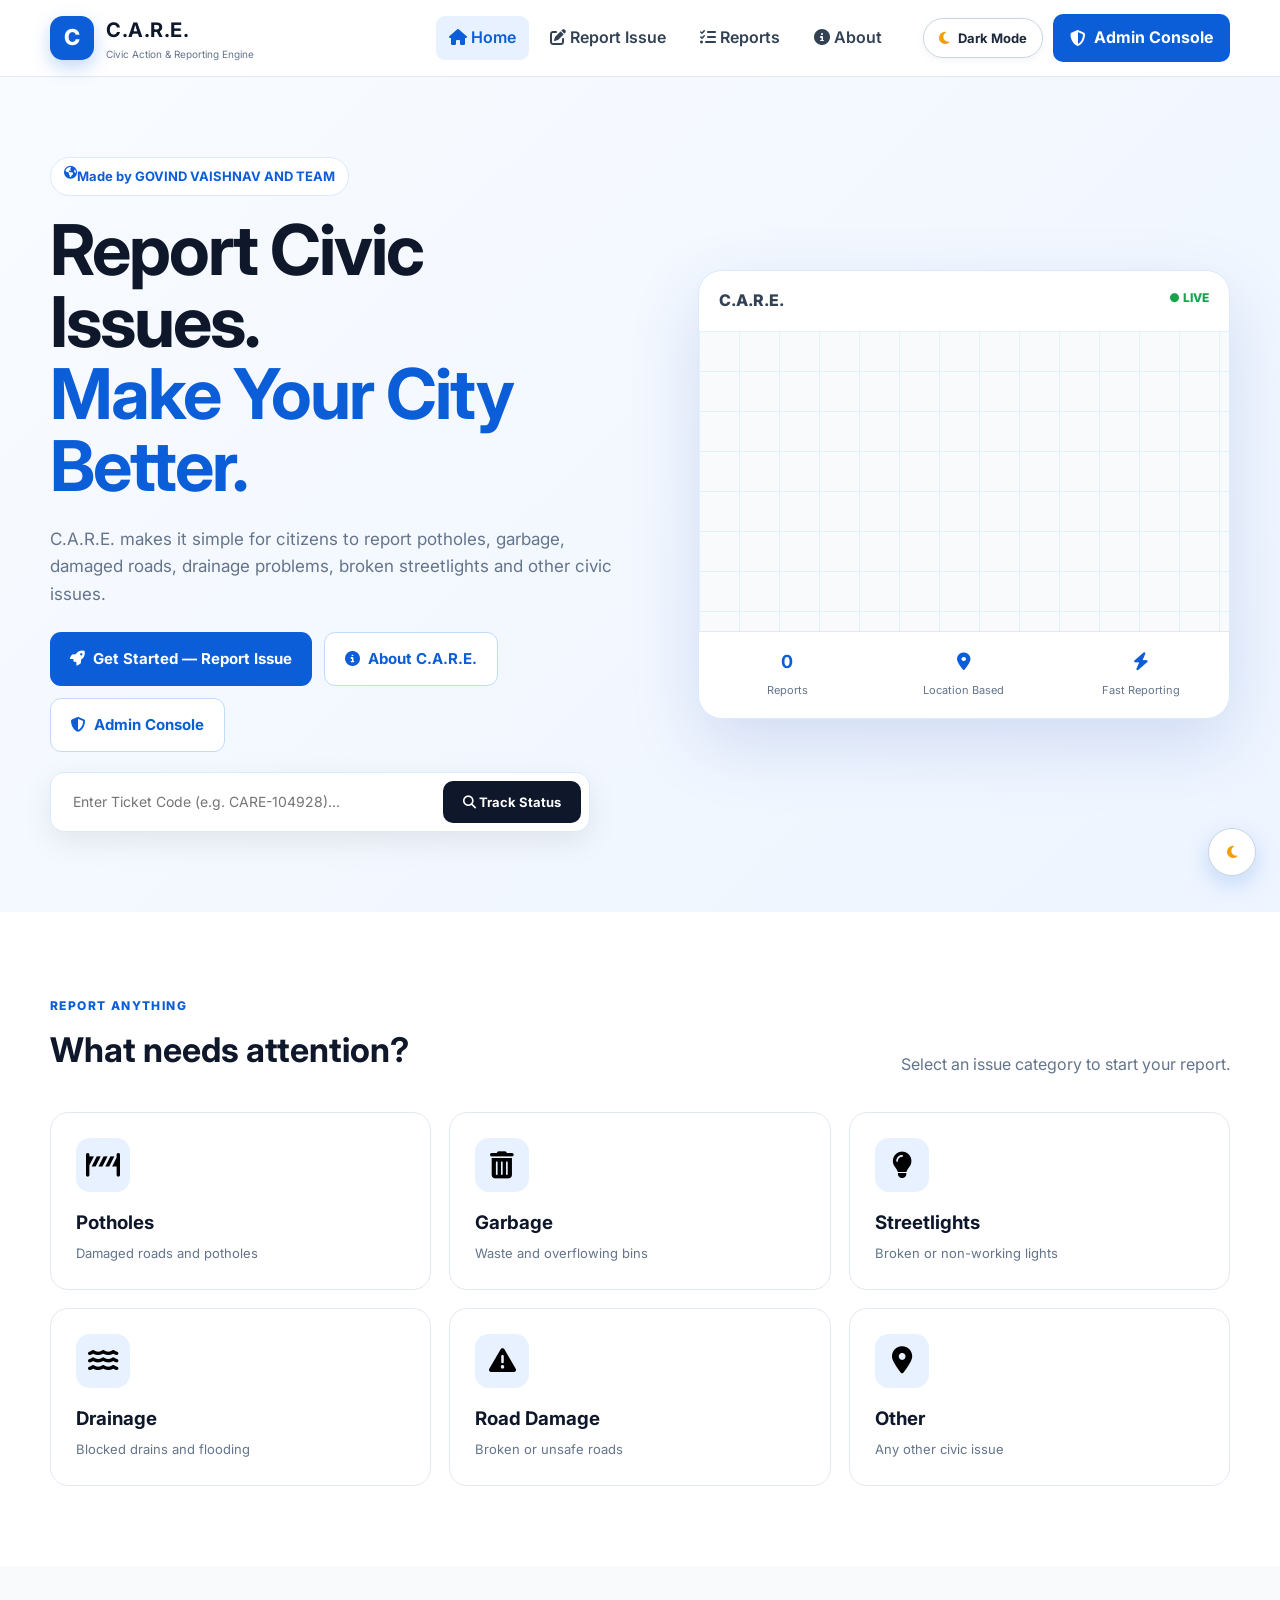
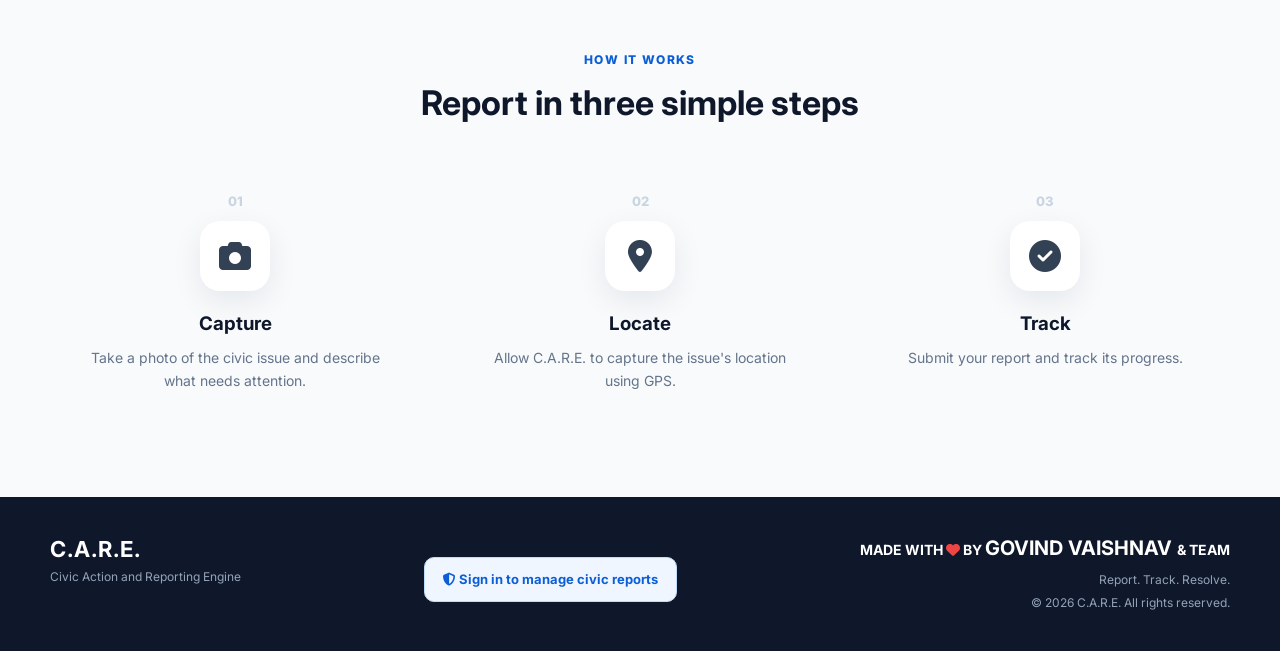
==== commit 2ce0243d: "Add light/dark theme switch support and UI improvements" ====
--- a/index.html
+++ b/index.html
@@ -1,1190 +1,1239 @@
-<!DOCTYPE html>
-<html lang="en">
-
-<head>
-
-    <meta charset="UTF-8">
-
-    <meta
-        name="viewport"
-        content="width=device-width, initial-scale=1.0"
-    >
-
-    <title>
-        C.A.R.E. — Civic Action and Reporting Engine
-    </title>
-
-    <meta
-        name="description"
-        content="C.A.R.E. — Civic Action and Reporting Engine. Report, track and resolve local civic issues."
-    >
-
-    <meta
-        name="application-name"
-        content="C.A.R.E."
-    >
-
-    <meta
-        name="theme-color"
-        content="#0b5ed7"
-    >
-
-    <!-- Google Font -->
-    <link
-        rel="preconnect"
-        href="https://fonts.googleapis.com"
-    >
-
-    <link
-        rel="preconnect"
-        href="https://fonts.gstatic.com"
-        crossorigin
-    >
-
-    <link
-        href="https://fonts.googleapis.com/css2?family=Inter:wght@400;500;600;700;800&display=swap"
-        rel="stylesheet"
-    >
-
-    <!-- FontAwesome 6 Icons -->
-    <link
-        rel="stylesheet"
-        href="https://cdnjs.cloudflare.com/ajax/libs/font-awesome/6.5.1/css/all.min.css"
-    >
-
-    <!-- Supabase -->
-    <script
-        src="https://cdn.jsdelivr.net/npm/@supabase/supabase-js@2"
-    ></script>
-
-    <!-- Leaflet.js OpenStreetMap -->
-    <link
-        rel="stylesheet"
-        href="https://unpkg.com/leaflet@1.9.4/dist/leaflet.css"
-    >
-    <script
-        src="https://unpkg.com/leaflet@1.9.4/dist/leaflet.js"
-    ></script>
-
-    <!-- Main CSS -->
-    <link
-        rel="stylesheet"
-        href="style.css?v=CARE_2026_V3"
-    >
-
-    <!-- Small admin button styles -->
-    <style>
-        .admin-access {
-            text-align: center;
-            margin: 25px 0 10px;
-        }
-
-        .admin-access a {
-            display: inline-block;
-            padding: 11px 18px;
-            border-radius: 10px;
-            background: #eff6ff;
-            color: #0b5ed7;
-            border: 1px solid #bfdbfe;
-            text-decoration: none;
-            font-size: 13px;
-            font-weight: 700;
-            transition: 0.2s ease;
-        }
-
-        .admin-access a:hover {
-            background: #dbeafe;
-            transform: translateY(-1px);
-        }
-    </style>
-
-</head>
-
-
-<body>
-
-<!-- FULL SCREEN APP PRELOADER -->
-<div id="appPreloader">
-    <div class="preloader-logo-wrap">
-        <div class="preloader-logo">C</div>
-        <div class="preloader-pulse-ring"></div>
-    </div>
-    <div class="preloader-title">C.A.R.E. ENGINE</div>
-    <div class="preloader-subtitle"><i class="fa-solid fa-shield-halved"></i> Initializing Civic Engine &amp; AI Vision...</div>
-    <div class="preloader-bar-bg">
-        <div class="preloader-bar-fill"></div>
-    </div>
-</div>
-<script>
-    setTimeout(function() {
-        var p = document.getElementById('appPreloader');
-        if (p) p.classList.add('preloader-hidden');
-    }, 800);
-</script>
-
-<!-- =====================================================
-     HEADER
-===================================================== -->
-
-<header class="header">
-
-    <div class="container nav-container">
-
-        <a
-            href="#"
-            class="logo"
-            onclick="showPage('home'); return false;"
-        >
-
-            <div class="logo-icon">
-                C
-            </div>
-
-            <div class="logo-text">
-
-                <strong>C.A.R.E.</strong>
-
-                <span>
-                    Civic Action &amp; Reporting Engine
-                </span>
-
-            </div>
-
-        </a>
-
-
-        <nav class="nav">
-
-            <button
-                type="button"
-                class="nav-link active"
-                onclick="showPage('home')"
-            >
-                <i class="fa-solid fa-house"></i> Home
-            </button>
-
-            <button
-                type="button"
-                class="nav-link"
-                onclick="showPage('report')"
-            >
-                <i class="fa-solid fa-pen-to-square"></i> Report Issue
-            </button>
-
-            <button
-                type="button"
-                class="nav-link"
-                onclick="showPage('reports')"
-            >
-                <i class="fa-solid fa-list-check"></i> Reports
-            </button>
-
-            <button
-                type="button"
-                class="nav-link"
-                onclick="showPage('about')"
-            >
-                <i class="fa-solid fa-circle-info"></i> About
-            </button>
-
-        </nav>
-
-
-        <a
-            href="admin.html"
-            class="nav-report-button"
-            style="text-decoration:none; display:inline-flex; align-items:center; gap:8px;"
-        >
-            <i class="fa-solid fa-shield-halved"></i> Admin Console
-        </a>
-
-    </div>
-
-</header>
-
-
-<!-- =====================================================
-     MAIN
-===================================================== -->
-
-<main>
-
-
-<!-- =====================================================
-     HOME PAGE
-===================================================== -->
-
-<section
-    id="homePage"
-    class="page active-page"
->
-
-    <div class="hero">
-
-        <div class="container hero-content">
-
-            <div class="hero-text">
-
-                <div class="badge">
-                    <i class="fa-solid fa-earth-americas"></i> Made by GOVIND VAISHNAV AND TEAM 
-                </div>
-
-                <h1>
-                    Report Civic Issues.
-                    <span>
-                        Make Your City Better.
-                    </span>
-                </h1>
-
-                <p class="hero-description">
-                    C.A.R.E. makes it simple for citizens
-                    to report potholes, garbage, damaged roads,
-                    drainage problems, broken streetlights and
-                    other civic issues.
-                </p>
-
-                <div class="hero-buttons">
-
-                    <button
-                        type="button"
-                        class="primary-button"
-                        onclick="showPage('report')"
-                        style="display:inline-flex; align-items:center; gap:8px; font-size:15px;"
-                    >
-                        <i class="fa-solid fa-rocket"></i> Get Started — Report Issue
-                    </button>
-
-                    <button
-                        type="button"
-                        class="secondary-button"
-                        onclick="showPage('about')"
-                        style="display:inline-flex; align-items:center; gap:8px; font-size:15px;"
-                    >
-                        <i class="fa-solid fa-circle-info"></i> About C.A.R.E.
-                    </button>
-
-                    <a
-                        href="admin.html"
-                        class="secondary-button"
-                        style="display:inline-flex; align-items:center; gap:8px; font-size:15px; text-decoration:none;"
-                    >
-                        <i class="fa-solid fa-shield-halved"></i> Admin Console
-                    </a>
-
-                </div>
-
-                <!-- TICKET TRACKER LOOKUP BAR -->
-                <div class="hero-tracker-bar">
-                    <input type="text" id="heroTicketInput" placeholder="Enter Ticket Code (e.g. CARE-104928)...">
-                    <button type="button" onclick="trackHeroTicket()"><i class="fa-solid fa-magnifying-glass"></i> Track Status</button>
-                </div>
-
-            </div>
-
-
-            <div class="hero-card">
-
-                <div class="hero-card-header">
-
-                    <span>
-                        C.A.R.E.
-                    </span>
-
-                    <span class="live-dot">
-                        ● LIVE
-                    </span>
-
-                </div>
-
-
-                <div class="hero-card-map" style="padding:0; position:relative;">
-                    <div id="heroMap"></div>
-                </div>
-
-
-                <div class="hero-card-footer">
-
-                    <div>
-                        <strong id="heroReportCount">
-                            0
-                        </strong>
-
-                        <span>
-                            Reports
-                        </span>
-                    </div>
-
-                    <div>
-                        <strong>
-                            <i class="fa-solid fa-location-dot"></i>
-                        </strong>
-
-                        <span>
-                            Location Based
-                        </span>
-                    </div>
-
-                    <div>
-                        <strong>
-                            <i class="fa-solid fa-bolt"></i>
-                        </strong>
-
-                        <span>
-                            Fast Reporting
-                        </span>
-                    </div>
-
-                </div>
-
-            </div>
-
-        </div>
-
-    </div>
-
-
-    <!-- ISSUE CATEGORIES -->
-
-    <section class="section">
-
-        <div class="container">
-
-            <div class="section-heading">
-
-                <div>
-
-                    <span class="section-label">
-                        REPORT ANYTHING
-                    </span>
-
-                    <h2>
-                        What needs attention?
-                    </h2>
-
-                </div>
-
-                <p>
-                    Select an issue category to start
-                    your report.
-                </p>
-
-            </div>
-
-
-            <div class="category-grid">
-
-                <button
-                    type="button"
-                    class="category-card"
-                    onclick="startReport('Pothole')"
-                >
-                    <div class="category-icon">
-                        <i class="fa-solid fa-road-barrier"></i>
-                    </div>
-
-                    <h3>
-                        Potholes
-                    </h3>
-
-                    <p>
-                        Damaged roads and potholes
-                    </p>
-                </button>
-
-
-                <button
-                    type="button"
-                    class="category-card"
-                    onclick="startReport('Garbage')"
-                >
-                    <div class="category-icon">
-                        <i class="fa-solid fa-trash-can"></i>
-                    </div>
-
-                    <h3>
-                        Garbage
-                    </h3>
-
-                    <p>
-                        Waste and overflowing bins
-                    </p>
-                </button>
-
-
-                <button
-                    type="button"
-                    class="category-card"
-                    onclick="startReport('Streetlight')"
-                >
-                    <div class="category-icon">
-                        <i class="fa-solid fa-lightbulb"></i>
-                    </div>
-
-                    <h3>
-                        Streetlights
-                    </h3>
-
-                    <p>
-                        Broken or non-working lights
-                    </p>
-                </button>
-
-
-                <button
-                    type="button"
-                    class="category-card"
-                    onclick="startReport('Drainage')"
-                >
-                    <div class="category-icon">
-                        <i class="fa-solid fa-water"></i>
-                    </div>
-
-                    <h3>
-                        Drainage
-                    </h3>
-
-                    <p>
-                        Blocked drains and flooding
-                    </p>
-                </button>
-
-
-                <button
-                    type="button"
-                    class="category-card"
-                    onclick="startReport('Road Damage')"
-                >
-                    <div class="category-icon">
-                        <i class="fa-solid fa-triangle-exclamation"></i>
-                    </div>
-
-                    <h3>
-                        Road Damage
-                    </h3>
-
-                    <p>
-                        Broken or unsafe roads
-                    </p>
-                </button>
-
-
-                <button
-                    type="button"
-                    class="category-card"
-                    onclick="startReport('Other')"
-                >
-                    <div class="category-icon">
-                        <i class="fa-solid fa-location-dot"></i>
-                    </div>
-
-                    <h3>
-                        Other
-                    </h3>
-
-                    <p>
-                        Any other civic issue
-                    </p>
-                </button>
-
-            </div>
-
-        </div>
-
-    </section>
-
-
-    <!-- HOW IT WORKS -->
-
-    <section class="section section-light">
-
-        <div class="container">
-
-            <div class="section-heading centered">
-
-                <span class="section-label">
-                    HOW IT WORKS
-                </span>
-
-                <h2>
-                    Report in three simple steps
-                </h2>
-
-            </div>
-
-
-            <div class="steps">
-
-                <div class="step">
-
-                    <div class="step-number">
-                        01
-                    </div>
-
-                    <div class="step-icon">
-                        <i class="fa-solid fa-camera"></i>
-                    </div>
-
-                    <h3>
-                        Capture
-                    </h3>
-
-                    <p>
-                        Take a photo of the civic issue
-                        and describe what needs attention.
-                    </p>
-
-                </div>
-
-
-                <div class="step">
-
-                    <div class="step-number">
-                        02
-                    </div>
-
-                    <div class="step-icon">
-                        <i class="fa-solid fa-location-dot"></i>
-                    </div>
-
-                    <h3>
-                        Locate
-                    </h3>
-
-                    <p>
-                        Allow C.A.R.E. to capture the
-                        issue's location using GPS.
-                    </p>
-
-                </div>
-
-
-                <div class="step">
-
-                    <div class="step-number">
-                        03
-                    </div>
-
-                    <div class="step-icon">
-                        <i class="fa-solid fa-circle-check"></i>
-                    </div>
-
-                    <h3>
-                        Track
-                    </h3>
-
-                    <p>
-                        Submit your report and track
-                        its progress.
-                    </p>
-
-                </div>
-
-            </div>
-
-        </div>
-
-    </section>
-
-</section>
-
-
-<!-- =====================================================
-     REPORT PAGE
-===================================================== -->
-
-<section
-    id="reportPage"
-    class="page"
->
-
-    <div class="container page-container">
-
-        <div class="page-header">
-
-            <span class="section-label">
-                C.A.R.E. REPORTING
-            </span>
-
-            <h1>
-                Report a Civic Issue
-            </h1>
-
-            <p>
-                Help improve your community by reporting
-                a problem.
-            </p>
-
-        </div>
-
-
-        <form
-            id="issueForm"
-            class="report-form"
-        >
-
-            <!-- CITIZEN DETAILS -->
-            <div id="citizenDetails" style="margin-bottom:20px; padding:20px; border-radius:16px; background:#f8fafc; border:1px solid #e2e8f0;">
-                <h3 style="margin-bottom:6px; font-size:17px; font-weight:800; color:#0f172a;"><i class="fa-solid fa-user"></i> Your Contact Details</h3>
-                <p style="color:#64748b; font-size:13px; margin-bottom:16px;">These details help municipal authorities contact you regarding your report.</p>
-
-                <div style="display:grid; grid-template-columns:repeat(auto-fit, minmax(220px, 1fr)); gap:15px;">
-                    <div>
-                        <label for="citizenName" style="display:block; font-weight:700; font-size:13px; margin-bottom:6px;">Full Name *</label>
-                        <input id="citizenName" type="text" placeholder="Enter your full name" required style="width:100%; padding:12px; border:1px solid #cbd5e1; border-radius:10px;">
-                    </div>
-                    <div>
-                        <label for="citizenMobile" style="display:block; font-weight:700; font-size:13px; margin-bottom:6px;">Mobile Number *</label>
-                        <input id="citizenMobile" type="tel" maxlength="10" placeholder="10-digit mobile number" required style="width:100%; padding:12px; border:1px solid #cbd5e1; border-radius:10px;">
-                    </div>
-                    <div>
-                        <label for="citizenEmail" style="display:block; font-weight:700; font-size:13px; margin-bottom:6px;">Email Address *</label>
-                        <input id="citizenEmail" type="email" placeholder="example@gmail.com" required style="width:100%; padding:12px; border:1px solid #cbd5e1; border-radius:10px;">
-                    </div>
-                    <div>
-                        <label for="citizenAddress" style="display:block; font-weight:700; font-size:13px; margin-bottom:6px;">Address / Landmark *</label>
-                        <input id="citizenAddress" type="text" placeholder="Area, street, landmark" required style="width:100%; padding:12px; border:1px solid #cbd5e1; border-radius:10px;">
-                    </div>
-                </div>
-            </div>
-
-            <!-- CATEGORY -->
-
-            <div class="form-group">
-
-                <label for="category">
-                    Issue Category
-                </label>
-
-                <select
-                    id="category"
-                    required
-                >
-
-                    <option value="">
-                        Select an issue
-                    </option>
-
-                    <option value="Pothole">
-                        Pothole / Road Hole
-                    </option>
-
-                    <option value="Garbage">
-                        Garbage / Overflowing Waste
-                    </option>
-
-                    <option value="Streetlight">
-                        Streetlight Fault / Dark Street
-                    </option>
-
-                    <option value="Drainage">
-                        Drainage Blockage / Overflow
-                    </option>
-
-                    <option value="Road Damage">
-                        Road Damage / Broken Pavement
-                    </option>
-
-                    <option value="Other">
-                        Other Civic Issue
-                    </option>
-
-                </select>
-
-            </div>
-
-
-            <!-- DESCRIPTION -->
-
-            <div class="form-group">
-
-                <label for="description">
-                    Describe the Issue
-                </label>
-
-                <textarea
-                    id="description"
-                    rows="5"
-                    maxlength="1000"
-                    placeholder="Describe the problem and its location..."
-                    required
-                ></textarea>
-
-                <small>
-                    Please provide useful details.
-                </small>
-
-            </div>
-
-
-            <!-- IMAGE & PREVIEW WITH AI SCANNER -->
-
-            <div class="form-group">
-
-                <label for="image">
-                    <i class="fa-solid fa-camera"></i> Add Photo &amp; AI Analysis
-                </label>
-
-                <input
-                    id="image"
-                    type="file"
-                    accept="image/*"
-                    onchange="previewUploadedImage(this)"
-                >
-
-                <div id="imagePreviewContainer" style="display:none; margin-top:12px;" class="ai-scanner-box">
-                    <div id="aiScanLine" class="ai-scan-line" style="display:none;"></div>
-                    <img id="imagePreview" src="" alt="Selected Photo Preview" style="max-width:100%; max-height:240px; border-radius:12px; object-fit:cover; display:block; margin:auto;">
-                </div>
-
-                <!-- AI Category & Severity Inspection Card -->
-                <div id="aiAnalysisCard" class="ai-analysis-card" style="display:none;">
-                    <div style="display:flex; justify-content:space-between; align-items:center; margin-bottom:6px;">
-                        <strong><i class="fa-solid fa-robot"></i> C.A.R.E. Vision AI Scanner</strong>
-                        <span id="aiConfidence" class="ai-confidence-pill"><i class="fa-solid fa-check-double"></i> 96.4% Match</span>
-                    </div>
-                    <p id="aiAnalysisText" style="color:#cbd5e1; margin-bottom:4px;">Detected: Pothole / Severe Road Crack</p>
-                    <small id="aiSeverityTag" class="priority-badge priority-High">Suggested Priority: HIGH</small>
-                </div>
-
-                <small style="display:block; margin-top:6px;">
-                    A photo triggers automated AI severity scoring &amp; priority assignment.
-                </small>
-
-            </div>
-
-
-            <!-- LOCATION -->
-
-            <div class="location-box">
-
-                <div>
-
-                    <strong>
-                        <i class="fa-solid fa-location-dot"></i> Issue Location
-                    </strong>
-
-                    <p id="locationText">
-                        Location not captured yet
-                    </p>
-
-                </div>
-
-
-                <button
-                    type="button"
-                    class="location-button"
-                    onclick="getLocation()"
-                >
-                    <i class="fa-solid fa-crosshairs"></i> Detect GPS Location
-                </button>
-
-            </div>
-
-            <!-- Leaflet Interactive Map Picker -->
-            <div id="locationPickerWrapper" style="margin-top:12px; display:none;" class="map-container-wrapper">
-                <div id="locationPickerMap" style="height:220px; width:100%;"></div>
-                <div style="background:#f8fafc; padding:8px 12px; font-size:12px; color:#64748b; border-top:1px solid #e2e8f0; display:flex; justify-content:space-between; align-items:center;">
-                    <span><i class="fa-solid fa-hand-pointer"></i> Drag pin to pinpoint exact location</span>
-                    <strong id="mapCoordBadge" style="color:#0b5ed7;">28.6139, 77.2090</strong>
-                </div>
-            </div>
-
-
-            <input
-                type="hidden"
-                id="latitude"
-            >
-
-            <input
-                type="hidden"
-                id="longitude"
-            >
-
-
-            <!-- SUBMIT -->
-
-            <button
-                type="submit"
-                class="submit-button"
-            >
-                <i class="fa-solid fa-paper-plane"></i> Submit Report
-            </button>
-
-        </form>
-
-    </div>
-
-</section>
-
-
-<!-- =====================================================
-     REPORTS PAGE
-===================================================== -->
-
-<section
-    id="reportsPage"
-    class="page"
->
-
-    <div class="container page-container">
-
-        <div class="page-header">
-
-            <span class="section-label">
-                COMMUNITY REPORTS
-            </span>
-
-            <h1>
-                Civic Issues
-            </h1>
-
-            <p>
-                See issues reported by citizens through C.A.R.E.
-            </p>
-
-        </div>
-
-
-        <!-- STATISTICS -->
-
-        <div class="statistics">
-
-            <div class="stat-card">
-
-                <strong id="totalIssues">
-                    0
-                </strong>
-
-                <span>
-                    Total Reports
-                </span>
-
-            </div>
-
-
-            <div class="stat-card">
-
-                <strong id="verifiedIssues">
-                    0
-                </strong>
-
-                <span>
-                    Verified
-                </span>
-
-            </div>
-
-
-            <div class="stat-card">
-
-                <strong id="progressIssues">
-                    0
-                </strong>
-
-                <span>
-                    In Progress
-                </span>
-
-            </div>
-
-
-            <div class="stat-card">
-
-                <strong id="resolvedIssues">
-                    0
-                </strong>
-
-                <span>
-                    Resolved
-                </span>
-
-            </div>
-
-        </div>
-
-
-        <!-- REPORTS -->
-
-        <div
-            id="issuesContainer"
-            class="issues-container"
-        >
-
-            <div class="empty-state">
-
-                <div>
-                    <i class="fa-solid fa-spinner fa-spin text-primary"></i>
-                </div>
-
-                <h3>
-                    Loading reports...
-                </h3>
-
-                <p>
-                    Please wait.
-                </p>
-
-            </div>
-
-        </div>
-
-    </div>
-
-</section>
-
-
-<!-- =====================================================
-     ABOUT PAGE
-===================================================== -->
-
-<section
-    id="aboutPage"
-    class="page"
->
-
-    <div class="container page-container">
-
-        <div class="page-header">
-
-            <span class="section-label">
-                ABOUT C.A.R.E.
-            </span>
-
-            <h1>
-                Civic Action and Reporting Engine
-            </h1>
-
-            <p>
-                Technology that helps citizens turn
-                observations into action.
-            </p>
-
-        </div>
-
-
-        <div class="about-grid">
-
-            <div class="about-card">
-
-                <div class="about-icon">
-                    <i class="fa-solid fa-bullhorn"></i>
-                </div>
-
-                <h2>
-                    Citizen Powered
-                </h2>
-
-                <p>
-                    C.A.R.E. gives citizens a simple
-                    way to report problems they see
-                    around their communities.
-                </p>
-
-            </div>
-
-
-            <div class="about-card">
-
-                <div class="about-icon">
-                    <i class="fa-solid fa-location-dot"></i>
-                </div>
-
-                <h2>
-                    Location Based
-                </h2>
-
-                <p>
-                    GPS coordinates help identify
-                    exactly where a civic problem
-                    has been reported.
-                </p>
-
-            </div>
-
-
-            <div class="about-card">
-
-                <div class="about-icon">
-                    <i class="fa-solid fa-chart-line"></i>
-                </div>
-
-                <h2>
-                    Transparent Tracking
-                </h2>
-
-                <p>
-                    Reports can move through statuses
-                    such as Reported, Verified,
-                    In Progress and Resolved.
-                </p>
-
-            </div>
-
-        </div>
-
-
-        <div class="mission-box">
-
-            <span class="section-label">
-                OUR MISSION
-            </span>
-
-            <h2>
-                Better reporting.
-                Better response.
-                Better communities.
-            </h2>
-
-            <p>
-                C.A.R.E. connects citizens and civic
-                authorities through structured,
-                location-based issue reporting.
-            </p>
-
-        </div>
-
-    </div>
-
-</section>
-
-
-</main>
-
-
-<!-- =====================================================
-     TOAST
-===================================================== -->
-
-<div
-    id="toast"
-    class="toast"
->
-
-    <span id="toastMessage">
-        Message
-    </span>
-
-</div>
-
-
-<!-- =====================================================
-     SUBMIT SUCCESS MODAL WITH GOV DISPATCH & AUDIO
-===================================================== -->
-
-<div id="submitSuccessModal" class="modal-overlay" style="display:none;">
-    <div class="modal-card">
-        <div class="modal-header-icon green">
-            <i class="fa-solid fa-circle-check"></i>
-        </div>
-        
-        <h2>Report Filed Successfully!</h2>
-        <p class="modal-subtitle">Your civic issue has been logged and auto-dispatched to the assigned government department.</p>
-
-        <div class="dispatch-info-box">
-            <div class="dispatch-item">
-                <span class="dispatch-label"><i class="fa-solid fa-ticket"></i> Tracking ID:</span>
-                <strong id="modalReportId" class="badge-code">CARE-000000</strong>
-            </div>
-
-            <div class="dispatch-item">
-                <span class="dispatch-label"><i class="fa-solid fa-building-columns"></i> Government Dept:</span>
-                <strong id="modalDeptName">Municipal Authority</strong>
-            </div>
-
-            <div class="dispatch-item">
-                <span class="dispatch-label"><i class="fa-solid fa-envelope"></i> Assigned Email:</span>
-                <strong id="modalDeptEmail">authority@gov.in</strong>
-            </div>
-
-            <div class="dispatch-item">
-                <span class="dispatch-label"><i class="fa-solid fa-phone"></i> Helpline / SMS:</span>
-                <strong id="modalDeptPhone">+91-1800-CIVIC</strong>
-            </div>
-
-            <div class="dispatch-badges">
-                <span class="badge-status green"><i class="fa-solid fa-paper-plane"></i> Auto-Email Dispatched</span>
-                <span class="badge-status blue"><i class="fa-solid fa-comment-sms"></i> SMS Alert Triggered</span>
-            </div>
-        </div>
-
-        <div class="modal-actions">
-            <a id="modalMailtoLink" href="#" target="_blank" class="primary-button mailto-btn">
-                <i class="fa-solid fa-envelope-open-text"></i> Open Direct Mail Client
-            </a>
-
-            <button type="button" class="secondary-button" onclick="closeSuccessModal()">
-                <i class="fa-solid fa-xmark"></i> Close &amp; View Reports
-            </button>
-        </div>
-    </div>
-</div>
-
-
-<!-- =====================================================
-     FOOTER
-===================================================== -->
-
-<footer class="footer">
-
-    <div class="container footer-content">
-
-        <div class="footer-brand">
-
-            <strong>
-                C.A.R.E.
-            </strong>
-
-            <p>
-                Civic Action and Reporting Engine
-            </p>
-
-        </div>
-
-
-        <!-- ADMIN ACCESS -->
-
-        <div class="admin-access">
-
-            <a href="admin.html">
-                <i class="fa-solid fa-shield-halved"></i> Sign in to manage civic reports
-            </a>
-
-        </div>
-
-
-        <div class="footer-credit">
-
-            <p>
-                MADE WITH <i class="fa-solid fa-heart" style="color: #ef4444;"></i> BY
-                <strong>
-                    GOVIND VAISHNAV
-                </strong>
-                &amp; TEAM
-            </p>
-
-            <p>
-                Report. Track. Resolve.
-            </p>
-
-            <p>
-                © 2026 C.A.R.E. All rights reserved.
-            </p>
-
-        </div>
-
-    </div>
-
-</footer>
-
-
-<!-- =====================================================
-     MAIN JAVASCRIPT & CONFIGURATION
-===================================================== -->
-
-<script src="configure.js?v=CARE_2026_V3"></script>
-<script src="feature.js?v=CARE_2026_V3"></script>
-<script src="app.js?v=CARE_2026_V3"></script>
-
-</body>
-
-</html>
+<!DOCTYPE html>
+<html lang="en">
+
+<head>
+
+    <meta charset="UTF-8">
+
+    <meta
+        name="viewport"
+        content="width=device-width, initial-scale=1.0"
+    >
+
+    <title>
+        C.A.R.E. — Civic Action and Reporting Engine
+    </title>
+
+    <meta
+        name="description"
+        content="C.A.R.E. — Civic Action and Reporting Engine. Report, track and resolve local civic issues."
+    >
+
+    <meta
+        name="application-name"
+        content="C.A.R.E."
+    >
+
+    <meta
+        name="theme-color"
+        content="#0b5ed7"
+    >
+
+    <!-- Google Font -->
+    <link
+        rel="preconnect"
+        href="https://fonts.googleapis.com"
+    >
+
+    <link
+        rel="preconnect"
+        href="https://fonts.gstatic.com"
+        crossorigin
+    >
+
+    <link
+        href="https://fonts.googleapis.com/css2?family=Inter:wght@400;500;600;700;800&display=swap"
+        rel="stylesheet"
+    >
+
+    <!-- FontAwesome 6 Icons -->
+    <link
+        rel="stylesheet"
+        href="https://cdnjs.cloudflare.com/ajax/libs/font-awesome/6.5.1/css/all.min.css"
+    >
+
+    <!-- Supabase -->
+    <script
+        src="https://cdn.jsdelivr.net/npm/@supabase/supabase-js@2"
+    ></script>
+
+    <!-- TensorFlow.js & MobileNet for AI Civic Image Verification -->
+    <script src="https://cdn.jsdelivr.net/npm/@tensorflow/tfjs@latest/dist/tf.min.js"></script>
+    <script src="https://cdn.jsdelivr.net/npm/@tensorflow-models/mobilenet@2.1.0/dist/mobilenet.min.js"></script>
+
+    <!-- Leaflet.js OpenStreetMap -->
+    <link
+        rel="stylesheet"
+        href="https://unpkg.com/leaflet@1.9.4/dist/leaflet.css"
+    >
+    <script
+        src="https://unpkg.com/leaflet@1.9.4/dist/leaflet.js"
+    ></script>
+
+    <!-- Main CSS -->
+    <link
+        rel="stylesheet"
+        href="style.css?v=CARE_2026_V11"
+    >
+    <link
+        rel="stylesheet"
+        href="feature.css?v=CARE_2026_V11"
+    >
+
+    <!-- Theme Initialization Script (prevents FOUC) -->
+    <script>
+        (function() {
+            var theme = localStorage.getItem('care_theme');
+            if (!theme && window.matchMedia && window.matchMedia('(prefers-color-scheme: dark)').matches) {
+                theme = 'dark';
+            }
+            if (theme === 'dark') {
+                document.documentElement.setAttribute('data-theme', 'dark');
+            } else {
+                document.documentElement.setAttribute('data-theme', 'light');
+            }
+        })();
+    </script>
+
+    <!-- Small admin button styles -->
+    <style>
+        .admin-access {
+            text-align: center;
+            margin: 25px 0 10px;
+        }
+
+        .admin-access a {
+            display: inline-block;
+            padding: 11px 18px;
+            border-radius: 10px;
+            background: #eff6ff;
+            color: #0b5ed7;
+            border: 1px solid #bfdbfe;
+            text-decoration: none;
+            font-size: 13px;
+            font-weight: 700;
+            transition: 0.2s ease;
+        }
+
+        .admin-access a:hover {
+            background: #dbeafe;
+            transform: translateY(-1px);
+        }
+    </style>
+
+</head>
+
+
+<body>
+
+<!-- FULL SCREEN APP PRELOADER -->
+<div id="appPreloader">
+    <div class="preloader-logo-wrap">
+        <div class="preloader-logo">C</div>
+        <div class="preloader-pulse-ring"></div>
+    </div>
+    <div class="preloader-title">C.A.R.E. ENGINE</div>
+    <div class="preloader-subtitle"><i class="fa-solid fa-shield-halved"></i> Initializing Civic Engine &amp; AI Vision...</div>
+    <div class="preloader-bar-bg">
+        <div class="preloader-bar-fill"></div>
+    </div>
+</div>
+<script>
+    setTimeout(function() {
+        var p = document.getElementById('appPreloader');
+        if (p) p.classList.add('preloader-hidden');
+    }, 800);
+</script>
+
+<!-- =====================================================
+     HEADER
+===================================================== -->
+
+<header class="header">
+
+    <div class="container nav-container">
+
+        <a
+            href="#"
+            class="logo"
+            onclick="showPage('home'); return false;"
+        >
+
+            <div class="logo-icon">
+                C
+            </div>
+
+            <div class="logo-text">
+
+                <strong>C.A.R.E.</strong>
+
+                <span>
+                    Civic Action &amp; Reporting Engine
+                </span>
+
+            </div>
+
+        </a>
+
+
+        <nav class="nav">
+
+            <button
+                type="button"
+                class="nav-link active"
+                onclick="showPage('home')"
+            >
+                <i class="fa-solid fa-house"></i> Home
+            </button>
+
+            <button
+                type="button"
+                class="nav-link"
+                onclick="showPage('report')"
+            >
+                <i class="fa-solid fa-pen-to-square"></i> Report Issue
+            </button>
+
+            <button
+                type="button"
+                class="nav-link"
+                onclick="showPage('reports')"
+            >
+                <i class="fa-solid fa-list-check"></i> Reports
+            </button>
+
+            <button
+                type="button"
+                class="nav-link"
+                onclick="showPage('about')"
+            >
+                <i class="fa-solid fa-circle-info"></i> About
+            </button>
+
+        </nav>
+
+
+        <div class="nav-actions" style="display:flex; align-items:center; gap:10px;">
+            <button
+                type="button"
+                id="themeToggleBtn"
+                class="theme-toggle-btn"
+                onclick="toggleCareTheme()"
+                aria-label="Toggle Light / Dark Mode"
+                title="Toggle Theme"
+            >
+                <i class="fa-solid fa-moon theme-icon"></i>
+                <span class="theme-text">Dark Mode</span>
+            </button>
+
+            <a
+                href="admin.html"
+                class="nav-report-button"
+                style="text-decoration:none; display:inline-flex; align-items:center; gap:8px;"
+            >
+                <i class="fa-solid fa-shield-halved"></i> Admin Console
+            </a>
+        </div>
+
+    </div>
+
+</header>
+
+
+<!-- =====================================================
+     MAIN
+===================================================== -->
+
+<main>
+
+
+<!-- =====================================================
+     HOME PAGE
+===================================================== -->
+
+<section
+    id="homePage"
+    class="page active-page"
+>
+
+    <div class="hero">
+
+        <div class="container hero-content">
+
+            <div class="hero-text">
+
+                <div class="badge">
+                    <i class="fa-solid fa-earth-americas"></i> Made by GOVIND VAISHNAV AND TEAM 
+                </div>
+
+                <h1>
+                    Report Civic Issues.
+                    <span>
+                        Make Your City Better.
+                    </span>
+                </h1>
+
+                <p class="hero-description">
+                    C.A.R.E. makes it simple for citizens
+                    to report potholes, garbage, damaged roads,
+                    drainage problems, broken streetlights and
+                    other civic issues.
+                </p>
+
+                <div class="hero-buttons">
+
+                    <button
+                        type="button"
+                        class="primary-button"
+                        onclick="showPage('report')"
+                        style="display:inline-flex; align-items:center; gap:8px; font-size:15px;"
+                    >
+                        <i class="fa-solid fa-rocket"></i> Get Started — Report Issue
+                    </button>
+
+                    <button
+                        type="button"
+                        class="secondary-button"
+                        onclick="showPage('about')"
+                        style="display:inline-flex; align-items:center; gap:8px; font-size:15px;"
+                    >
+                        <i class="fa-solid fa-circle-info"></i> About C.A.R.E.
+                    </button>
+
+                    <a
+                        href="admin.html"
+                        class="secondary-button"
+                        style="display:inline-flex; align-items:center; gap:8px; font-size:15px; text-decoration:none;"
+                    >
+                        <i class="fa-solid fa-shield-halved"></i> Admin Console
+                    </a>
+
+                </div>
+
+                <!-- TICKET TRACKER LOOKUP BAR -->
+                <div class="hero-tracker-bar">
+                    <input type="text" id="heroTicketInput" placeholder="Enter Ticket Code (e.g. CARE-104928)...">
+                    <button type="button" onclick="trackHeroTicket()"><i class="fa-solid fa-magnifying-glass"></i> Track Status</button>
+                </div>
+
+            </div>
+
+
+            <div class="hero-card">
+
+                <div class="hero-card-header">
+
+                    <span>
+                        C.A.R.E.
+                    </span>
+
+                    <span class="live-dot">
+                        ● LIVE
+                    </span>
+
+                </div>
+
+
+                <div class="hero-card-map" style="padding:0; position:relative;">
+                    <div id="heroMap"></div>
+                </div>
+
+
+                <div class="hero-card-footer">
+
+                    <div>
+                        <strong id="heroReportCount">
+                            0
+                        </strong>
+
+                        <span>
+                            Reports
+                        </span>
+                    </div>
+
+                    <div>
+                        <strong>
+                            <i class="fa-solid fa-location-dot"></i>
+                        </strong>
+
+                        <span>
+                            Location Based
+                        </span>
+                    </div>
+
+                    <div>
+                        <strong>
+                            <i class="fa-solid fa-bolt"></i>
+                        </strong>
+
+                        <span>
+                            Fast Reporting
+                        </span>
+                    </div>
+
+                </div>
+
+            </div>
+
+        </div>
+
+    </div>
+
+
+    <!-- ISSUE CATEGORIES -->
+
+    <section class="section">
+
+        <div class="container">
+
+            <div class="section-heading">
+
+                <div>
+
+                    <span class="section-label">
+                        REPORT ANYTHING
+                    </span>
+
+                    <h2>
+                        What needs attention?
+                    </h2>
+
+                </div>
+
+                <p>
+                    Select an issue category to start
+                    your report.
+                </p>
+
+            </div>
+
+
+            <div class="category-grid">
+
+                <button
+                    type="button"
+                    class="category-card"
+                    onclick="startReport('Pothole')"
+                >
+                    <div class="category-icon">
+                        <i class="fa-solid fa-road-barrier"></i>
+                    </div>
+
+                    <h3>
+                        Potholes
+                    </h3>
+
+                    <p>
+                        Damaged roads and potholes
+                    </p>
+                </button>
+
+
+                <button
+                    type="button"
+                    class="category-card"
+                    onclick="startReport('Garbage')"
+                >
+                    <div class="category-icon">
+                        <i class="fa-solid fa-trash-can"></i>
+                    </div>
+
+                    <h3>
+                        Garbage
+                    </h3>
+
+                    <p>
+                        Waste and overflowing bins
+                    </p>
+                </button>
+
+
+                <button
+                    type="button"
+                    class="category-card"
+                    onclick="startReport('Streetlight')"
+                >
+                    <div class="category-icon">
+                        <i class="fa-solid fa-lightbulb"></i>
+                    </div>
+
+                    <h3>
+                        Streetlights
+                    </h3>
+
+                    <p>
+                        Broken or non-working lights
+                    </p>
+                </button>
+
+
+                <button
+                    type="button"
+                    class="category-card"
+                    onclick="startReport('Drainage')"
+                >
+                    <div class="category-icon">
+                        <i class="fa-solid fa-water"></i>
+                    </div>
+
+                    <h3>
+                        Drainage
+                    </h3>
+
+                    <p>
+                        Blocked drains and flooding
+                    </p>
+                </button>
+
+
+                <button
+                    type="button"
+                    class="category-card"
+                    onclick="startReport('Road Damage')"
+                >
+                    <div class="category-icon">
+                        <i class="fa-solid fa-triangle-exclamation"></i>
+                    </div>
+
+                    <h3>
+                        Road Damage
+                    </h3>
+
+                    <p>
+                        Broken or unsafe roads
+                    </p>
+                </button>
+
+
+                <button
+                    type="button"
+                    class="category-card"
+                    onclick="startReport('Other')"
+                >
+                    <div class="category-icon">
+                        <i class="fa-solid fa-location-dot"></i>
+                    </div>
+
+                    <h3>
+                        Other
+                    </h3>
+
+                    <p>
+                        Any other civic issue
+                    </p>
+                </button>
+
+            </div>
+
+        </div>
+
+    </section>
+
+
+    <!-- HOW IT WORKS -->
+
+    <section class="section section-light">
+
+        <div class="container">
+
+            <div class="section-heading centered">
+
+                <span class="section-label">
+                    HOW IT WORKS
+                </span>
+
+                <h2>
+                    Report in three simple steps
+                </h2>
+
+            </div>
+
+
+            <div class="steps">
+
+                <div class="step">
+
+                    <div class="step-number">
+                        01
+                    </div>
+
+                    <div class="step-icon">
+                        <i class="fa-solid fa-camera"></i>
+                    </div>
+
+                    <h3>
+                        Capture
+                    </h3>
+
+                    <p>
+                        Take a photo of the civic issue
+                        and describe what needs attention.
+                    </p>
+
+                </div>
+
+
+                <div class="step">
+
+                    <div class="step-number">
+                        02
+                    </div>
+
+                    <div class="step-icon">
+                        <i class="fa-solid fa-location-dot"></i>
+                    </div>
+
+                    <h3>
+                        Locate
+                    </h3>
+
+                    <p>
+                        Allow C.A.R.E. to capture the
+                        issue's location using GPS.
+                    </p>
+
+                </div>
+
+
+                <div class="step">
+
+                    <div class="step-number">
+                        03
+                    </div>
+
+                    <div class="step-icon">
+                        <i class="fa-solid fa-circle-check"></i>
+                    </div>
+
+                    <h3>
+                        Track
+                    </h3>
+
+                    <p>
+                        Submit your report and track
+                        its progress.
+                    </p>
+
+                </div>
+
+            </div>
+
+        </div>
+
+    </section>
+
+</section>
+
+
+<!-- =====================================================
+     REPORT PAGE
+===================================================== -->
+
+<section
+    id="reportPage"
+    class="page"
+>
+
+    <div class="container page-container">
+
+        <div class="page-header">
+
+            <span class="section-label">
+                C.A.R.E. REPORTING
+            </span>
+
+            <h1>
+                Report a Civic Issue
+            </h1>
+
+            <p>
+                Help improve your community by reporting
+                a problem.
+            </p>
+
+        </div>
+
+        <form
+            id="issueForm"
+            class="report-form"
+            onsubmit="submitIssue(event); return false;"
+        >
+
+            <!-- CITIZEN DETAILS -->
+            <div id="citizenDetails" style="margin-bottom:20px; padding:20px; border-radius:16px; background:#f8fafc; border:1px solid #e2e8f0;">
+                <h3 style="margin-bottom:6px; font-size:17px; font-weight:800; color:#0f172a;"><i class="fa-solid fa-user"></i> Your Contact Details</h3>
+                <p style="color:#64748b; font-size:13px; margin-bottom:16px;">These details help municipal authorities contact you regarding your report.</p>
+
+                <div style="display:grid; grid-template-columns:repeat(auto-fit, minmax(220px, 1fr)); gap:15px;">
+                    <div>
+                        <label for="citizenName" style="display:block; font-weight:700; font-size:13px; margin-bottom:6px;">Full Name *</label>
+                        <input id="citizenName" type="text" placeholder="Enter your full name" required style="width:100%; padding:12px; border:1px solid #cbd5e1; border-radius:10px;">
+                    </div>
+                    <div>
+                        <label for="citizenMobile" style="display:block; font-weight:700; font-size:13px; margin-bottom:6px;">Mobile Number *</label>
+                        <input id="citizenMobile" type="tel" maxlength="10" placeholder="10-digit mobile number" required style="width:100%; padding:12px; border:1px solid #cbd5e1; border-radius:10px;">
+                    </div>
+                    <div>
+                        <label for="citizenEmail" style="display:block; font-weight:700; font-size:13px; margin-bottom:6px;">Email Address *</label>
+                        <input id="citizenEmail" type="email" placeholder="example@gmail.com" required style="width:100%; padding:12px; border:1px solid #cbd5e1; border-radius:10px;">
+                    </div>
+                    <div>
+                        <label for="citizenAddress" style="display:block; font-weight:700; font-size:13px; margin-bottom:6px;">Address / Landmark *</label>
+                        <input id="citizenAddress" type="text" placeholder="Area, street, landmark" required style="width:100%; padding:12px; border:1px solid #cbd5e1; border-radius:10px;">
+                    </div>
+                </div>
+            </div>
+
+            <!-- CATEGORY -->
+
+            <div class="form-group">
+
+                <label for="category">
+                    Issue Category
+                </label>
+
+                <select
+                    id="category"
+                    required
+                >
+
+                    <option value="">
+                        Select an issue
+                    </option>
+
+                    <option value="Pothole">
+                        Pothole / Road Hole
+                    </option>
+
+                    <option value="Garbage">
+                        Garbage / Overflowing Waste
+                    </option>
+
+                    <option value="Streetlight">
+                        Streetlight Fault / Dark Street
+                    </option>
+
+                    <option value="Drainage">
+                        Drainage Blockage / Overflow
+                    </option>
+
+                    <option value="Road Damage">
+                        Road Damage / Broken Pavement
+                    </option>
+
+                    <option value="Other">
+                        Other Civic Issue
+                    </option>
+
+                </select>
+
+            </div>
+
+
+            <!-- DESCRIPTION -->
+
+            <div class="form-group">
+
+                <label for="description">
+                    Describe the Issue
+                </label>
+
+                <textarea
+                    id="description"
+                    rows="5"
+                    maxlength="1000"
+                    placeholder="Describe the problem and its location..."
+                    required
+                ></textarea>
+
+                <small>
+                    Please provide useful details.
+                </small>
+
+            </div>
+
+
+            <!-- IMAGE & PREVIEW WITH AI CIVIC VALIDATION -->
+            <div class="form-group">
+                <label for="image">
+                    <i class="fa-solid fa-camera"></i> Issue Photo &amp; AI Verification
+                </label>
+
+                <input
+                    id="image"
+                    type="file"
+                    accept="image/*"
+                    onchange="previewUploadedImage(this)"
+                >
+
+                <!-- AI Validation Alert / Feedback Box -->
+                <div id="aiValidationMsg" style="display:none; margin-top:10px; padding:12px 14px; border-radius:10px; font-size:13px; font-weight:600; line-height:1.4;"></div>
+
+                <div id="imagePreviewContainer" style="display:none; margin-top:12px; position:relative; border-radius:14px; overflow:hidden; border:2px solid #cbd5e1; background:#0f172a;">
+                    <img id="imagePreview" src="" alt="Selected Photo Preview" style="max-width:100%; max-height:240px; border-radius:12px; object-fit:cover; display:block; margin:auto;">
+                    <button type="button" onclick="clearUploadedImage()" style="position:absolute; top:8px; right:8px; background:rgba(0,0,0,0.65); color:white; border:none; border-radius:50%; width:28px; height:28px; cursor:pointer; font-size:13px; display:flex; align-items:center; justify-content:center;" title="Remove Photo">✕</button>
+                </div>
+
+                <!-- Clean AI Civic Issue Verified Card -->
+                <div id="aiAnalysisCard" class="ai-analysis-card" style="display:none; margin-top:10px; padding:12px 16px; background:#0f172a; border-radius:12px; border:1px solid #1e293b; color:#f8fafc;">
+                    <div style="display:flex; justify-content:space-between; align-items:center; margin-bottom:6px;">
+                        <strong style="color:#38bdf8; font-size:13px;"><i class="fa-solid fa-shield-halved"></i> Verified Civic Issue</strong>
+                        <span id="aiConfidence" class="ai-confidence-pill" style="background:#065f46; color:#34d399; font-size:11px; padding:3px 8px; border-radius:999px;"><i class="fa-solid fa-circle-check"></i> Authentic</span>
+                    </div>
+                    <p id="aiAnalysisText" style="color:#cbd5e1; font-size:13px; margin-bottom:6px;">Detected: Pothole / Infrastructure</p>
+                    <small id="aiSeverityTag" class="priority-badge priority-High">Suggested Priority: HIGH</small>
+                </div>
+
+                <small style="display:block; margin-top:6px; color:#64748b;">
+                    Only authentic civic issue photos (potholes, garbage, road damage, streetlights, drainage) are accepted. Selfies, persons, and personal items are automatically rejected.
+                </small>
+            </div>
+
+
+            <!-- LOCATION -->
+
+            <div class="location-box">
+
+                <div>
+
+                    <strong>
+                        <i class="fa-solid fa-location-dot"></i> Issue Location
+                    </strong>
+
+                    <p id="locationText">
+                        Location not captured yet
+                    </p>
+
+                </div>
+
+
+                <button
+                    type="button"
+                    class="location-button"
+                    onclick="getLocation()"
+                >
+                    <i class="fa-solid fa-crosshairs"></i> Detect GPS Location
+                </button>
+
+            </div>
+
+            <!-- Leaflet Interactive Map Picker -->
+            <div id="locationPickerWrapper" style="margin-top:14px; display:block;" class="map-container-wrapper">
+                <div id="locationPickerMap" style="height:220px; width:100%;"></div>
+                <div style="background:#f8fafc; padding:8px 12px; font-size:12px; color:#64748b; border-top:1px solid #e2e8f0; display:flex; justify-content:space-between; align-items:center;">
+                    <span><i class="fa-solid fa-hand-pointer"></i> Drag pin to pinpoint exact location</span>
+                    <strong id="mapCoordBadge" style="color:#0b5ed7;">28.6139, 77.2090</strong>
+                </div>
+            </div>
+
+
+            <input
+                type="hidden"
+                id="latitude"
+            >
+
+            <input
+                type="hidden"
+                id="longitude"
+            >
+
+
+            <!-- SUBMIT -->
+
+            <button
+                type="submit"
+                class="submit-button"
+            >
+                <i class="fa-solid fa-paper-plane"></i> Submit Report
+            </button>
+
+        </form>
+
+    </div>
+
+</section>
+
+
+<!-- =====================================================
+     REPORTS PAGE
+===================================================== -->
+
+<section
+    id="reportsPage"
+    class="page"
+>
+
+    <div class="container page-container">
+
+        <div class="page-header">
+
+            <span class="section-label">
+                COMMUNITY REPORTS
+            </span>
+
+            <h1>
+                Civic Issues
+            </h1>
+
+            <p>
+                See issues reported by citizens through C.A.R.E.
+            </p>
+
+        </div>
+
+
+        <!-- STATISTICS -->
+
+        <div class="statistics">
+
+            <div class="stat-card">
+
+                <strong id="totalIssues">
+                    0
+                </strong>
+
+                <span>
+                    Total Reports
+                </span>
+
+            </div>
+
+
+            <div class="stat-card">
+
+                <strong id="verifiedIssues">
+                    0
+                </strong>
+
+                <span>
+                    Verified
+                </span>
+
+            </div>
+
+
+            <div class="stat-card">
+
+                <strong id="progressIssues">
+                    0
+                </strong>
+
+                <span>
+                    In Progress
+                </span>
+
+            </div>
+
+
+            <div class="stat-card">
+
+                <strong id="resolvedIssues">
+                    0
+                </strong>
+
+                <span>
+                    Resolved
+                </span>
+
+            </div>
+
+        </div>
+
+
+        <!-- REPORTS -->
+
+        <div
+            id="issuesContainer"
+            class="issues-container"
+        >
+
+            <div class="empty-state">
+
+                <div>
+                    <i class="fa-solid fa-spinner fa-spin text-primary"></i>
+                </div>
+
+                <h3>
+                    Loading reports...
+                </h3>
+
+                <p>
+                    Please wait.
+                </p>
+
+            </div>
+
+        </div>
+
+    </div>
+
+</section>
+
+
+<!-- =====================================================
+     ABOUT PAGE
+===================================================== -->
+
+<section
+    id="aboutPage"
+    class="page"
+>
+
+    <div class="container page-container">
+
+        <div class="page-header">
+
+            <span class="section-label">
+                ABOUT C.A.R.E.
+            </span>
+
+            <h1>
+                Civic Action and Reporting Engine
+            </h1>
+
+            <p>
+                Technology that helps citizens turn
+                observations into action.
+            </p>
+
+        </div>
+
+
+        <div class="about-grid">
+
+            <div class="about-card">
+
+                <div class="about-icon">
+                    <i class="fa-solid fa-bullhorn"></i>
+                </div>
+
+                <h2>
+                    Citizen Powered
+                </h2>
+
+                <p>
+                    C.A.R.E. gives citizens a simple
+                    way to report problems they see
+                    around their communities.
+                </p>
+
+            </div>
+
+
+            <div class="about-card">
+
+                <div class="about-icon">
+                    <i class="fa-solid fa-location-dot"></i>
+                </div>
+
+                <h2>
+                    Location Based
+                </h2>
+
+                <p>
+                    GPS coordinates help identify
+                    exactly where a civic problem
+                    has been reported.
+                </p>
+
+            </div>
+
+
+            <div class="about-card">
+
+                <div class="about-icon">
+                    <i class="fa-solid fa-chart-line"></i>
+                </div>
+
+                <h2>
+                    Transparent Tracking
+                </h2>
+
+                <p>
+                    Reports can move through statuses
+                    such as Reported, Verified,
+                    In Progress and Resolved.
+                </p>
+
+            </div>
+
+        </div>
+
+
+        <div class="mission-box">
+
+            <span class="section-label">
+                OUR MISSION
+            </span>
+
+            <h2>
+                Better reporting.
+                Better response.
+                Better communities.
+            </h2>
+
+            <p>
+                C.A.R.E. connects citizens and civic
+                authorities through structured,
+                location-based issue reporting.
+            </p>
+
+        </div>
+
+    </div>
+
+</section>
+
+
+</main>
+
+
+<!-- =====================================================
+     TOAST
+===================================================== -->
+
+<div
+    id="toast"
+    class="toast"
+>
+
+    <span id="toastMessage">
+        Message
+    </span>
+
+</div>
+
+
+<!-- =====================================================
+     SUBMIT SUCCESS MODAL WITH GOV DISPATCH & AUDIO
+===================================================== -->
+
+<div id="submitSuccessModal" class="modal-overlay" style="display:none;">
+    <div class="modal-card">
+        <div class="modal-header-icon green">
+            <i class="fa-solid fa-circle-check"></i>
+        </div>
+        
+        <h2>Report Filed Successfully!</h2>
+        <p class="modal-subtitle">Your civic issue has been logged and auto-dispatched to the assigned government department.</p>
+
+        <div class="dispatch-info-box">
+            <div class="dispatch-item">
+                <span class="dispatch-label"><i class="fa-solid fa-ticket"></i> Tracking ID:</span>
+                <strong id="modalReportId" class="badge-code">CARE-000000</strong>
+            </div>
+
+            <div class="dispatch-item">
+                <span class="dispatch-label"><i class="fa-solid fa-building-columns"></i> Government Dept:</span>
+                <strong id="modalDeptName">Municipal Authority</strong>
+            </div>
+
+            <div class="dispatch-item">
+                <span class="dispatch-label"><i class="fa-solid fa-envelope"></i> Assigned Email:</span>
+                <strong id="modalDeptEmail">authority@gov.in</strong>
+            </div>
+
+            <div class="dispatch-item">
+                <span class="dispatch-label"><i class="fa-solid fa-phone"></i> Helpline / SMS:</span>
+                <strong id="modalDeptPhone">+91-1800-CIVIC</strong>
+            </div>
+
+            <div class="dispatch-badges">
+                <span class="badge-status green"><i class="fa-solid fa-paper-plane"></i> Auto-Email Dispatched</span>
+                <span class="badge-status blue"><i class="fa-solid fa-comment-sms"></i> SMS Alert Triggered</span>
+            </div>
+        </div>
+
+        <div class="modal-actions">
+            <a id="modalMailtoLink" href="#" target="_blank" class="primary-button mailto-btn">
+                <i class="fa-solid fa-envelope-open-text"></i> Open Direct Mail Client
+            </a>
+
+            <button type="button" class="secondary-button" onclick="closeSuccessModal()">
+                <i class="fa-solid fa-xmark"></i> Close &amp; View Reports
+            </button>
+        </div>
+    </div>
+</div>
+
+
+<!-- =====================================================
+     FOOTER
+===================================================== -->
+
+<footer class="footer">
+
+    <div class="container footer-content">
+
+        <div class="footer-brand">
+
+            <strong>
+                C.A.R.E.
+            </strong>
+
+            <p>
+                Civic Action and Reporting Engine
+            </p>
+
+        </div>
+
+
+        <!-- ADMIN ACCESS -->
+
+        <div class="admin-access">
+
+            <a href="admin.html">
+                <i class="fa-solid fa-shield-halved"></i> Sign in to manage civic reports
+            </a>
+
+        </div>
+
+
+        <div class="footer-credit">
+
+            <p>
+                MADE WITH <i class="fa-solid fa-heart" style="color: #ef4444;"></i> BY
+                <strong>
+                    GOVIND VAISHNAV
+                </strong>
+                &amp; TEAM
+            </p>
+
+            <p>
+                Report. Track. Resolve.
+            </p>
+
+            <p>
+                © 2026 C.A.R.E. All rights reserved.
+            </p>
+
+        </div>
+
+    </div>
+
+</footer>
+
+
+<!-- =====================================================
+     MAIN JAVASCRIPT & CONFIGURATION
+===================================================== -->
+
+<!-- FLOATING THEME QUICK-TOGGLE -->
+<button
+    type="button"
+    id="floatingThemeToggle"
+    class="floating-theme-btn theme-toggle-btn"
+    onclick="toggleCareTheme()"
+    aria-label="Toggle Light / Dark Mode"
+    title="Toggle Theme (Tap to switch mode)"
+>
+    <i class="fa-solid fa-moon theme-icon"></i>
+</button>
+
+<script src="configure.js?v=CARE_2026_V11"></script>
+<script src="feature.js?v=CARE_2026_V11"></script>
+<script src="app.js?v=CARE_2026_V11"></script>
+
+</body>
+
+</html>
--- a/style.css
+++ b/style.css
@@ -1,2372 +1,2994 @@
+/* =====================================================
+   C.A.R.E.
+   Civic Action and Reporting Engine
+===================================================== */
+
+:root {
+
+    --primary: #0b5ed7;
+
+    --primary-dark: #084298;
+
+    --primary-light: #e8f1ff;
+
+    --accent: #ef4444;
+
+    --success: #16a34a;
+
+    --warning: #f59e0b;
+
+    --dark: #0f172a;
+
+    --text: #334155;
+
+    --muted: #64748b;
+
+    --light: #f8fafc;
+
+    --white: #ffffff;
+
+    --border: #e2e8f0;
+
+    --shadow:
+        0 10px 30px rgba(15, 23, 42, 0.08);
+
+    --radius: 18px;
+
+}
+
+
+* {
+
+    margin: 0;
+
+    padding: 0;
+
+    box-sizing: border-box;
+
+}
+
+
+html {
+
+    scroll-behavior: smooth;
+
+}
+
+
+body {
+
+    font-family: "Inter", sans-serif;
+
+    color: var(--text);
+
+    background: var(--white);
+
+    line-height: 1.6;
+
+}
+
+
+button,
+input,
+select,
+textarea {
+
+    font: inherit;
+
+}
+
+
+button {
+
+    cursor: pointer;
+
+}
+
+
+.container {
+
+    width: min(
+        1180px,
+        calc(100% - 40px)
+    );
+
+    margin: auto;
+
+}
+
+
+/* =====================================================
+   HEADER
+===================================================== */
+
+.header {
+
+    position: sticky;
+
+    top: 0;
+
+    z-index: 100;
+
+    background: rgba(
+        255,
+        255,
+        255,
+        0.96
+    );
+
+    backdrop-filter: blur(12px);
+
+    border-bottom:
+        1px solid var(--border);
+
+}
+
+
+.nav-container {
+
+    min-height: 76px;
+
+    display: flex;
+
+    align-items: center;
+
+    gap: 28px;
+
+}
+
+
+.logo {
+
+    display: flex;
+
+    align-items: center;
+
+    gap: 12px;
+
+    text-decoration: none;
+
+    color: var(--dark);
+
+    margin-right: auto;
+
+}
+
+
+.logo-icon {
+
+    width: 44px;
+
+    height: 44px;
+
+    border-radius: 13px;
+
+    display: grid;
+
+    place-items: center;
+
+    background: var(--primary);
+
+    color: white;
+
+    font-weight: 800;
+
+    font-size: 22px;
+
+    box-shadow:
+        0 7px 18px
+        rgba(11, 94, 215, 0.25);
+
+}
+
+
+.logo-text {
+
+    display: flex;
+
+    flex-direction: column;
+
+}
+
+
+.logo-text strong {
+
+    font-size: 20px;
+
+    letter-spacing: 0.5px;
+
+}
+
+
+.logo-text span {
+
+    font-size: 10px;
+
+    color: var(--muted);
+
+}
+
+
+.nav {
+
+    display: flex;
+
+    gap: 8px;
+
+}
+
+
+.nav-link {
+
+    border: none;
+
+    background: transparent;
+
+    color: var(--text);
+
+    padding: 9px 13px;
+
+    border-radius: 9px;
+
+    font-weight: 600;
+
+}
+
+
+.nav-link:hover,
+.nav-link.active {
+
+    background: var(--primary-light);
+
+    color: var(--primary);
+
+}
+
+
+.nav-report-button {
+
+    border: none;
+
+    background: var(--primary);
+
+    color: white;
+
+    padding: 11px 17px;
+
+    border-radius: 10px;
+
+    font-weight: 700;
+
+}
+
+
+.nav-report-button:hover {
+
+    background: var(--primary-dark);
+
+}
+
+
+/* =====================================================
+   PAGES
+===================================================== */
+
+.page {
+
+    display: none;
+
+}
+
+
+.page.active-page {
+
+    display: block;
+
+}
+
+
+/* =====================================================
+   HERO
+===================================================== */
+
+.hero {
+
+    background:
+        linear-gradient(
+            135deg,
+            #f8fbff,
+            #eef5ff
+        );
+
+    padding: 80px 0;
+
+    overflow: hidden;
+
+}
+
+
+.hero-content {
+
+    display: grid;
+
+    grid-template-columns:
+        1.05fr
+        0.95fr;
+
+    gap: 60px;
+
+    align-items: center;
+
+}
+
+
+.badge {
+
+    display: inline-flex;
+
+    padding: 8px 13px;
+
+    border-radius: 999px;
+
+    background: white;
+
+    border:
+        1px solid #dbeafe;
+
+    color: var(--primary);
+
+    font-size: 13px;
+
+    font-weight: 700;
+
+    margin-bottom: 18px;
+
+}
+
+
+.hero h1 {
+
+    color: var(--dark);
+
+    font-size:
+        clamp(
+            42px,
+            6vw,
+            70px
+        );
+
+    line-height: 1.03;
+
+    letter-spacing: -2px;
+
+}
+
+
+.hero h1 span {
+
+    display: block;
+
+    color: var(--primary);
+
+}
+
+
+.hero-description {
+
+    max-width: 650px;
+
+    color: var(--muted);
+
+    font-size: 17px;
+
+    margin:
+        24px 0;
+
+}
+
+
+.hero-buttons {
+
+    display: flex;
+
+    flex-wrap: wrap;
+
+    gap: 12px;
+
+}
+
+
+.primary-button,
+.secondary-button {
+
+    border: none;
+
+    padding:
+        14px 20px;
+
+    border-radius: 11px;
+
+    font-weight: 700;
+
+}
+
+
+.primary-button {
+
+    background: var(--primary);
+
+    color: white;
+
+}
+
+
+.primary-button:hover {
+
+    background:
+        var(--primary-dark);
+
+}
+
+
+.secondary-button {
+
+    background: white;
+
+    color: var(--primary);
+
+    border:
+        1px solid #bfdbfe;
+
+}
+
+
+/* =====================================================
+   HERO CARD
+===================================================== */
+
+.hero-card {
+
+    background: white;
+
+    border-radius:
+        24px;
+
+    box-shadow:
+        0 25px 70px
+        rgba(30, 64, 175, 0.15);
+
+    overflow: hidden;
+
+    border:
+        1px solid #dbeafe;
+
+}
+
+
+.hero-card-header {
+
+    display: flex;
+
+    justify-content: space-between;
+
+    padding: 17px 20px;
+
+    font-weight: 800;
+
+}
+
+
+.live-dot {
+
+    color: var(--success);
+
+    font-size: 12px;
+
+}
+
+
+.hero-card-map {
+
+    height: 300px;
+
+    padding: 20px;
+
+    background:
+        linear-gradient(
+            90deg,
+            #e0f2fe 1px,
+            transparent 1px
+        ),
+        linear-gradient(
+            #e0f2fe 1px,
+            transparent 1px
+        ),
+        #f8fafc;
+
+    background-size:
+        40px 40px;
+
+}
+
+
+.map-grid {
+
+    position: relative;
+
+    height: 100%;
+
+}
+
+
+.map-pin {
+
+    position: absolute;
+
+    width: 48px;
+
+    height: 48px;
+
+    display: grid;
+
+    place-items: center;
+
+    background: white;
+
+    border-radius: 50%;
+
+    box-shadow:
+        0 10px 25px
+        rgba(15, 23, 42, 0.15);
+
+    font-size: 22px;
+
+}
+
+
+.pin-one {
+
+    top: 18%;
+
+    left: 20%;
+
+}
+
+
+.pin-two {
+
+    top: 55%;
+
+    left: 65%;
+
+}
+
+
+.pin-three {
+
+    top: 32%;
+
+    right: 12%;
+
+}
+
+
+.pin-four {
+
+    bottom: 10%;
+
+    left: 42%;
+
+}
+
+
+.hero-card-footer {
+
+    display: grid;
+
+    grid-template-columns:
+        repeat(3, 1fr);
+
+    border-top:
+        1px solid var(--border);
+
+}
+
+
+.hero-card-footer div {
+
+    padding: 16px;
+
+    text-align: center;
+
+}
+
+
+.hero-card-footer strong {
+
+    display: block;
+
+    color: var(--primary);
+
+    font-size: 18px;
+
+}
+
+
+.hero-card-footer span {
+
+    color: var(--muted);
+
+    font-size: 11px;
+
+}
+
+
+/* =====================================================
+   SECTIONS
+===================================================== */
+
+.section {
+
+    padding: 80px 0;
+
+}
+
+
+.section-light {
+
+    background: var(--light);
+
+}
+
+
+.section-heading {
+
+    display: flex;
+
+    justify-content: space-between;
+
+    align-items: end;
+
+    gap: 30px;
+
+    margin-bottom: 35px;
+
+}
+
+
+.section-heading.centered {
+
+    display: block;
+
+    text-align: center;
+
+}
+
+
+.section-label {
+
+    color: var(--primary);
+
+    font-size: 12px;
+
+    font-weight: 800;
+
+    letter-spacing: 1.4px;
+
+}
+
+
+.section-heading h2 {
+
+    color: var(--dark);
+
+    font-size: 34px;
+
+    margin-top: 5px;
+
+}
+
+
+.section-heading p {
+
+    max-width: 400px;
+
+    color: var(--muted);
+
+}
+
+
+/* =====================================================
+   CATEGORY GRID
+===================================================== */
+
+.category-grid {
+
+    display: grid;
+
+    grid-template-columns:
+        repeat(3, 1fr);
+
+    gap: 18px;
+
+}
+
+
+.category-card {
+
+    text-align: left;
+
+    border:
+        1px solid var(--border);
+
+    background: white;
+
+    border-radius:
+        var(--radius);
+
+    padding: 25px;
+
+    transition:
+        transform 0.2s,
+        box-shadow 0.2s,
+        border-color 0.2s;
+
+}
+
+
+.category-card:hover {
+
+    transform:
+        translateY(-5px);
+
+    border-color:
+        #bfdbfe;
+
+    box-shadow:
+        var(--shadow);
+
+}
+
+
+.category-icon {
+
+    width: 54px;
+
+    height: 54px;
+
+    display: grid;
+
+    place-items: center;
+
+    border-radius: 14px;
+
+    background:
+        var(--primary-light);
+
+    font-size: 27px;
+
+    margin-bottom: 16px;
+
+}
+
+
+.category-card h3 {
+
+    color: var(--dark);
+
+    margin-bottom: 5px;
+
+}
+
+
+.category-card p {
+
+    color: var(--muted);
+
+    font-size: 13px;
+
+}
+
+
+/* =====================================================
+   STEPS
+===================================================== */
+
+.steps {
+
+    display: grid;
+
+    grid-template-columns:
+        repeat(3, 1fr);
+
+    gap: 35px;
+
+}
+
+
+.step {
+
+    position: relative;
+
+    text-align: center;
+
+    padding: 25px;
+
+}
+
+
+.step-number {
+
+    color: #cbd5e1;
+
+    font-size: 13px;
+
+    font-weight: 800;
+
+    margin-bottom: 10px;
+
+}
+
+
+.step-icon {
+
+    width: 70px;
+
+    height: 70px;
+
+    margin: auto;
+
+    display: grid;
+
+    place-items: center;
+
+    border-radius: 20px;
+
+    background: white;
+
+    box-shadow:
+        var(--shadow);
+
+    font-size: 32px;
+
+}
+
+
+.step h3 {
+
+    color: var(--dark);
+
+    margin:
+        18px 0 8px;
+
+}
+
+
+.step p {
+
+    color: var(--muted);
+
+    font-size: 14px;
+
+}
+
+
+/* =====================================================
+   PAGE HEADER
+===================================================== */
+
+.page-container {
+
+    padding:
+        70px 0;
+
+    min-height:
+        70vh;
+
+}
+
+
+.page-header {
+
+    margin-bottom: 35px;
+
+}
+
+
+.page-header h1 {
+
+    color: var(--dark);
+
+    font-size:
+        clamp(
+            34px,
+            5vw,
+            52px
+        );
+
+    line-height: 1.1;
+
+    margin:
+        8px 0 12px;
+
+}
+
+
+.page-header p {
+
+    color: var(--muted);
+
+}
+
+
+/* =====================================================
+   REPORT FORM
+===================================================== */
+
+.report-form {
+
+    max-width: 760px;
+
+    background: white;
+
+    border:
+        1px solid var(--border);
+
+    border-radius:
+        22px;
+
+    padding: 30px;
+
+    box-shadow:
+        var(--shadow);
+
+}
+
+
+.form-group {
+
+    margin-bottom: 24px;
+
+}
+
+
+.form-group label {
+
+    display: block;
+
+    color: var(--dark);
+
+    font-weight: 700;
+
+    margin-bottom: 8px;
+
+}
+
+
+.form-group input,
+.form-group select,
+.form-group textarea {
+
+    width: 100%;
+
+    border:
+        1px solid var(--border);
+
+    border-radius: 10px;
+
+    padding:
+        13px 14px;
+
+    outline: none;
+
+    background: white;
+
+    color: var(--dark);
+
+}
+
+
+.form-group input:focus,
+.form-group select:focus,
+.form-group textarea:focus {
+
+    border-color:
+        var(--primary);
+
+    box-shadow:
+        0 0 0 3px
+        rgba(11, 94, 215, 0.1);
+
+}
+
+
+.form-group textarea {
+
+    resize: vertical;
+
+}
+
+
+.form-group small {
+
+    display: block;
+
+    color: var(--muted);
+
+    margin-top: 6px;
+
+    font-size: 12px;
+
+}
+
+
+.location-box {
+
+    display: flex;
+
+    align-items: center;
+
+    justify-content: space-between;
+
+    gap: 20px;
+
+    padding: 18px;
+
+    background:
+        var(--primary-light);
+
+    border-radius: 14px;
+
+    margin-bottom: 24px;
+
+}
+
+
+.location-box strong {
+
+    color: var(--dark);
+
+}
+
+
+.location-box p {
+
+    color: var(--muted);
+
+    font-size: 13px;
+
+    margin-top: 3px;
+
+}
+
+
+.location-button {
+
+    border: none;
+
+    background: var(--primary);
+
+    color: white;
+
+    padding:
+        11px 16px;
+
+    border-radius: 9px;
+
+    font-weight: 700;
+
+    white-space: nowrap;
+
+}
+
+
+.submit-button {
+
+    width: 100%;
+
+    border: none;
+
+    background: var(--primary);
+
+    color: white;
+
+    padding: 15px;
+
+    border-radius: 11px;
+
+    font-weight: 800;
+
+    font-size: 16px;
+
+}
+
+
+.submit-button:hover {
+
+    background:
+        var(--primary-dark);
+
+}
+
+
+.submit-button:disabled {
+
+    opacity: 0.6;
+
+    cursor: wait;
+
+}
+
+
+/* =====================================================
+   STATISTICS
+===================================================== */
+
+.statistics {
+
+    display: grid;
+
+    grid-template-columns:
+        repeat(4, 1fr);
+
+    gap: 15px;
+
+    margin-bottom: 30px;
+
+}
+
+
+.stat-card {
+
+    padding: 20px;
+
+    background: white;
+
+    border:
+        1px solid var(--border);
+
+    border-radius:
+        14px;
+
+    text-align: center;
+
+}
+
+
+.stat-card strong {
+
+    display: block;
+
+    color: var(--primary);
+
+    font-size: 30px;
+
+}
+
+
+.stat-card span {
+
+    color: var(--muted);
+
+    font-size: 12px;
+
+}
+
+
+/* =====================================================
+   REPORT CARDS
+===================================================== */
+
+.issues-container {
+
+    display: grid;
+
+    grid-template-columns:
+        repeat(2, 1fr);
+
+    gap: 18px;
+
+}
+
+
+.issue-card {
+
+    display: flex;
+
+    gap: 18px;
+
+    padding: 18px;
+
+    border:
+        1px solid var(--border);
+
+    border-radius:
+        var(--radius);
+
+    background: white;
+
+    box-shadow:
+        0 5px 20px
+        rgba(15, 23, 42, 0.04);
+
+}
+
+
+.issue-image {
+
+    width: 120px;
+
+    min-width: 120px;
+
+    height: 120px;
+
+    border-radius: 13px;
+
+    display: grid;
+
+    place-items: center;
+
+    background:
+        var(--primary-light);
+
+    font-size: 40px;
+
+    overflow: hidden;
+
+}
+
+
+.issue-content {
+
+    flex: 1;
+
+}
+
+
+.issue-content h3 {
+
+    color: var(--dark);
+
+    margin-bottom: 5px;
+
+}
+
+
+.issue-content p {
+
+    color: var(--muted);
+
+    font-size: 13px;
+
+    margin-bottom: 8px;
+
+}
+
+
+.status {
+
+    display: inline-block;
+
+    padding:
+        5px 9px;
+
+    border-radius: 999px;
+
+    background:
+        #dcfce7;
+
+    color:
+        #166534;
+
+    font-size: 11px;
+
+    font-weight: 700;
+
+}
+
+
+.empty-state {
+
+    text-align: center;
+
+    padding: 60px 20px;
+
+    border:
+        1px dashed var(--border);
+
+    border-radius: 18px;
+
+    color: var(--muted);
+
+    grid-column: 1 / -1;
+
+}
+
+
+.empty-state div {
+
+    font-size: 40px;
+
+    margin-bottom: 10px;
+
+}
+
+
+/* =====================================================
+   ABOUT
+===================================================== */
+
+.about-grid {
+
+    display: grid;
+
+    grid-template-columns:
+        repeat(3, 1fr);
+
+    gap: 20px;
+
+}
+
+
+.about-card {
+
+    padding: 28px;
+
+    border:
+        1px solid var(--border);
+
+    border-radius:
+        var(--radius);
+
+}
+
+
+.about-icon {
+
+    font-size: 34px;
+
+    margin-bottom: 15px;
+
+}
+
+
+.about-card h2 {
+
+    color: var(--dark);
+
+    font-size: 20px;
+
+    margin-bottom: 8px;
+
+}
+
+
+.about-card p {
+
+    color: var(--muted);
+
+    font-size: 14px;
+
+}
+
+
+.mission-box {
+
+    margin-top: 25px;
+
+    padding: 40px;
+
+    border-radius: 22px;
+
+    background:
+        linear-gradient(
+            135deg,
+            #eff6ff,
+            #f8fafc
+        );
+
+}
+
+
+.mission-box h2 {
+
+    color: var(--dark);
+
+    font-size: 34px;
+
+    max-width: 650px;
+
+    margin:
+        8px 0 12px;
+
+}
+
+
+.mission-box p {
+
+    color: var(--muted);
+
+    max-width: 650px;
+
+}
+
+
+/* =====================================================
+   TOAST
+===================================================== */
+
+.toast {
+
+    position: fixed;
+
+    right: 20px;
+
+    bottom: 20px;
+
+    max-width: 350px;
+
+    padding:
+        14px 18px;
+
+    border-radius: 12px;
+
+    background:
+        var(--dark);
+
+    color: white;
+
+    box-shadow:
+        0 15px 40px
+        rgba(0, 0, 0, 0.2);
+
+    transform:
+        translateY(120px);
+
+    opacity: 0;
+
+    transition:
+        0.3s ease;
+
+    z-index: 1000;
+
+}
+
+
+.toast.show {
+
+    transform:
+        translateY(0);
+
+    opacity: 1;
+
+}
+
+
+/* =====================================================
+   FOOTER
+===================================================== */
+
+.footer {
+
+    background:
+        var(--dark);
+
+    color: white;
+
+    padding:
+        35px 0;
+
+}
+
+
+.footer-content {
+
+    display: flex;
+
+    justify-content: space-between;
+
+    gap: 30px;
+
+}
+
+
+.footer strong {
+
+    font-size: 20px;
+
+}
+
+
+.footer p {
+
+    color:
+        #94a3b8;
+
+    font-size: 12px;
+
+}
+
+
+/* =====================================================
+   RESPONSIVE
+===================================================== */
+
+@media (max-width: 900px) {
+
+    .hero-content {
+
+        grid-template-columns: 1fr;
+
+    }
+
+
+    .category-grid,
+    .about-grid {
+
+        grid-template-columns:
+            repeat(2, 1fr);
+
+    }
+
+
+    .steps {
+
+        grid-template-columns: 1fr;
+
+    }
+
+
+    .statistics {
+
+        grid-template-columns:
+            repeat(2, 1fr);
+
+    }
+
+
+    .issues-container {
+
+        grid-template-columns: 1fr;
+
+    }
+
+}
+
+
+@media (max-width: 700px) {
+
+    .nav {
+
+        display: none;
+
+    }
+
+
+    .nav-container {
+
+        gap: 10px;
+
+    }
+
+
+    .logo-text span {
+
+        display: none;
+
+    }
+
+
+    .hero {
+
+        padding: 55px 0;
+
+    }
+
+
+    .hero h1 {
+
+        font-size: 42px;
+
+    }
+
+
+    .section {
+
+        padding: 55px 0;
+
+    }
+
+
+    .section-heading {
+
+        display: block;
+
+    }
+
+
+    .category-grid,
+    .about-grid,
+    .statistics {
+
+        grid-template-columns: 1fr;
+
+    }
+
+
+    .location-box {
+
+        align-items: flex-start;
+
+        flex-direction: column;
+
+    }
+
+
+    .location-button {
+
+        width: 100%;
+
+    }
+
+
+    .issue-card {
+
+        flex-direction: column;
+
+    }
+
+
+    .issue-image {
+
+        width: 100%;
+
+        height: 180px;
+
+    }
+
+
+    .footer-content {
+
+        flex-direction: column;
+
+    }
+
+}
+/* =====================================================
+   FOOTER CREDIT
+===================================================== */
+
+.footer-credit {
+    text-align: right;
+}
+
+.footer-credit p:first-child {
+    color: #ffffff;
+    font-size: 14px;
+    font-weight: 700;
+    margin-bottom: 6px;
+}
+
+.footer-credit p:first-child strong {
+    color: #ffffff;
+}
+
+.footer-credit p {
+    margin-bottom: 4px;
+}
+
+.footer-brand strong {
+    font-size: 22px;
+    letter-spacing: 1px;
+}
+
+
+/* Mobile Footer */
+
+@media (max-width: 700px) {
+
+    .footer-credit {
+        text-align: left;
+    }
+
+}
+/* =====================================================
+   C.A.R.E. ADVANCED ADMIN FEATURES
+===================================================== */
+
+.feature-grid {
+    display: grid;
+    grid-template-columns: 1.4fr 1fr;
+    gap: 18px;
+    margin-bottom: 25px;
+}
+
+.feature-card {
+    background: #ffffff;
+    border: 1px solid #e2e8f0;
+    border-radius: 18px;
+    padding: 20px;
+}
+
+.feature-card h3 {
+    margin-bottom: 6px;
+    font-size: 17px;
+}
+
+.feature-card p {
+    color: #64748b;
+    font-size: 13px;
+    margin-bottom: 15px;
+}
+
+.map-preview {
+    width: 100%;
+    height: 280px;
+    border: 0;
+    border-radius: 14px;
+}
+
+.assignment-box {
+    display: grid;
+    grid-template-columns: 1fr 1fr;
+    gap: 10px;
+    margin-top: 15px;
+}
+
+.assignment-box select,
+.assignment-box input {
+    width: 100%;
+    padding: 10px 11px;
+    border: 1px solid #cbd5e1;
+    border-radius: 8px;
+    background: white;
+}
+
+.assignment-box button {
+    grid-column: 1 / -1;
+    border: none;
+    background: #0b5ed7;
+    color: white;
+    padding: 10px 14px;
+    border-radius: 8px;
+    font-weight: 700;
+    cursor: pointer;
+}
+
+.assignment-box button:hover {
+    background: #084298;
+}
+
+.citizen-box {
+    margin-top: 15px;
+    padding: 13px;
+    background: #f8fafc;
+    border: 1px solid #e2e8f0;
+    border-radius: 10px;
+}
+
+.citizen-box strong {
+    display: block;
+    margin-bottom: 5px;
+}
+
+.citizen-box span {
+    display: block;
+    color: #64748b;
+    font-size: 12px;
+    margin-top: 3px;
+}
+
+.timeline {
+    margin-top: 18px;
+    padding-left: 18px;
+    border-left: 3px solid #dbeafe;
+}
+
+.timeline-item {
+    position: relative;
+    margin-bottom: 14px;
+}
+
+.timeline-item::before {
+    content: "";
+    position: absolute;
+    left: -25px;
+    top: 4px;
+    width: 9px;
+    height: 9px;
+    border-radius: 50%;
+    background: #0b5ed7;
+}
+
+.timeline-item strong {
+    font-size: 13px;
+}
+
+.timeline-item small {
+    display: block;
+    color: #64748b;
+    margin-top: 3px;
+}
+
+.department-badge {
+    display: inline-block;
+    background: #eff6ff;
+    color: #1d4ed8;
+    border-radius: 999px;
+    padding: 5px 9px;
+    font-size: 11px;
+    font-weight: 800;
+}
+
+.assigned-badge {
+    display: inline-block;
+    background: #f0fdf4;
+    color: #15803d;
+    border-radius: 999px;
+    padding: 5px 9px;
+    font-size: 11px;
+    font-weight: 800;
+}
+
+.map-list {
+    display: grid;
+    gap: 10px;
+    max-height: 280px;
+    overflow-y: auto;
+}
+
+.map-report {
+    display: flex;
+    justify-content: space-between;
+    align-items: center;
+    gap: 10px;
+    padding: 11px;
+    background: #f8fafc;
+    border: 1px solid #e2e8f0;
+    border-radius: 10px;
+}
+
+.map-report-info strong {
+    display: block;
+    font-size: 13px;
+}
+
+.map-report-info span {
+    color: #64748b;
+    font-size: 11px;
+}
+
+.open-map-small {
+    text-decoration: none;
+    background: #0f172a;
+    color: white;
+    padding: 7px 9px;
+    border-radius: 7px;
+    font-size: 11px;
+    font-weight: 700;
+    white-space: nowrap;
+}
+
+@media(max-width: 850px) {
+
+    .feature-grid {
+        grid-template-columns: 1fr;
+    }
+
+    .assignment-box {
+        grid-template-columns: 1fr;
+    }
+
+    .assignment-box button {
+        grid-column: auto;
+    }
+}
+
+
+/* =====================================================
+   SUBMIT SUCCESS MODAL & GOV DISPATCH STYLES
+===================================================== */
+
+.modal-overlay {
+    position: fixed;
+    top: 0;
+    left: 0;
+    width: 100vw;
+    height: 100vh;
+    background: rgba(15, 23, 42, 0.65);
+    backdrop-filter: blur(6px);
+    display: flex;
+    align-items: center;
+    justify-content: center;
+    z-index: 9999;
+    padding: 20px;
+    animation: fadeInModal 0.25s ease-out forwards;
+}
+
+@keyframes fadeInModal {
+    from { opacity: 0; }
+    to { opacity: 1; }
+}
+
+.modal-card {
+    background: #ffffff;
+    width: 100%;
+    max-width: 520px;
+    border-radius: 24px;
+    padding: 32px 28px;
+    box-shadow: 0 25px 60px -12px rgba(0, 0, 0, 0.25);
+    text-align: center;
+    border: 1px solid #e2e8f0;
+    transform: scale(0.95);
+    animation: popIn 0.3s cubic-bezier(0.175, 0.885, 0.32, 1.275) forwards;
+}
+
+@keyframes popIn {
+    to { transform: scale(1); }
+}
+
+.modal-header-icon {
+    width: 64px;
+    height: 64px;
+    margin: 0 auto 18px;
+    border-radius: 50%;
+    display: flex;
+    align-items: center;
+    justify-content: center;
+    font-size: 32px;
+}
+
+.modal-header-icon.green {
+    background: #dcfce7;
+    color: #16a34a;
+}
+
+.modal-card h2 {
+    font-size: 24px;
+    font-weight: 800;
+    color: #0f172a;
+    margin-bottom: 6px;
+}
+
+.modal-subtitle {
+    color: #64748b;
+    font-size: 14px;
+    margin-bottom: 22px;
+    line-height: 1.5;
+}
+
+.dispatch-info-box {
+    background: #f8fafc;
+    border: 1px solid #e2e8f0;
+    border-radius: 16px;
+    padding: 18px;
+    text-align: left;
+    margin-bottom: 24px;
+}
+
+.dispatch-item {
+    display: flex;
+    justify-content: space-between;
+    align-items: center;
+    font-size: 13px;
+    padding: 8px 0;
+    border-bottom: 1px dashed #e2e8f0;
+}
+
+.dispatch-item:last-of-type {
+    border-bottom: none;
+}
+
+.dispatch-label {
+    color: #64748b;
+    font-weight: 600;
+}
+
+.badge-code {
+    background: #eff6ff;
+    color: #1d4ed8;
+    padding: 3px 8px;
+    border-radius: 6px;
+    font-family: monospace;
+    font-size: 13px;
+}
+
+.dispatch-badges {
+    display: flex;
+    gap: 8px;
+    flex-wrap: wrap;
+    margin-top: 12px;
+    padding-top: 10px;
+    border-top: 1px solid #e2e8f0;
+}
+
+.badge-status {
+    font-size: 11px;
+    font-weight: 700;
+    padding: 5px 10px;
+    border-radius: 999px;
+    display: inline-flex;
+    align-items: center;
+    gap: 5px;
+}
+
+.badge-status.green {
+    background: #dcfce7;
+    color: #15803d;
+}
+
+.badge-status.blue {
+    background: #dbeafe;
+    color: #1d4ed8;
+}
+
+.modal-actions {
+    display: flex;
+    flex-direction: column;
+    gap: 10px;
+}
+
+.mailto-btn {
+    display: inline-flex;
+    align-items: center;
+    justify-content: center;
+    gap: 8px;
+    text-decoration: none;
+    background: #0b5ed7;
+    color: white;
+    padding: 13px 20px;
+    border-radius: 12px;
+    font-weight: 700;
+    font-size: 14px;
+    transition: 0.2s;
+}
+
+.mailto-btn:hover {
+    background: #084298;
+}
+
+/* Image preview & thumbnail styling */
+.report-image-thumb {
+    width: 100%;
+    max-height: 240px;
+    object-fit: cover;
+    border-radius: 12px;
+    margin: 12px 0;
+    border: 1px solid #e2e8f0;
+    cursor: pointer;
+    transition: transform 0.2s, box-shadow 0.2s;
+}
+
+.report-image-thumb:hover {
+    transform: scale(1.01);
+    box-shadow: 0 6px 16px rgba(0,0,0,0.12);
+}
+
+/* =====================================================
+   CIVIC ENGINE ENHANCEMENTS — MAPS, AI & TRACKING
+===================================================== */
+
+/* Leaflet Map Containers */
+#heroMap, #locationPickerMap, #adminCityMap {
+    width: 100%;
+    height: 100%;
+    min-height: 280px;
+    border-radius: 16px;
+    z-index: 1;
+}
+
+.map-container-wrapper {
+    position: relative;
+    border-radius: 16px;
+    overflow: hidden;
+    border: 2px solid #bfdbfe;
+    box-shadow: 0 8px 24px rgba(11, 94, 215, 0.08);
+}
+
+/* AI Image Scanner Animation Overlay */
+.ai-scanner-box {
+    position: relative;
+    overflow: hidden;
+    border-radius: 14px;
+    border: 2px dashed #0b5ed7;
+    background: #f0f7ff;
+}
+
+.ai-scan-line {
+    position: absolute;
+    top: 0;
+    left: 0;
+    width: 100%;
+    height: 4px;
+    background: linear-gradient(90deg, transparent, #22c55e, #0b5ed7, transparent);
+    box-shadow: 0 0 15px #22c55e;
+    animation: scanAnim 2s infinite ease-in-out;
+    z-index: 10;
+}
+
+@keyframes scanAnim {
+    0% { top: 0%; opacity: 0.8; }
+    50% { top: 96%; opacity: 1; }
+    100% { top: 0%; opacity: 0.8; }
+}
+
+.ai-analysis-card {
+    background: linear-gradient(135deg, #0f172a, #1e293b);
+    color: white;
+    padding: 14px 18px;
+    border-radius: 14px;
+    margin-top: 10px;
+    font-size: 13px;
+    border-left: 4px solid #22c55e;
+    box-shadow: 0 8px 20px rgba(15, 23, 42, 0.2);
+}
+
+.ai-confidence-pill {
+    background: rgba(34, 197, 94, 0.2);
+    color: #4ade80;
+    padding: 2px 8px;
+    border-radius: 999px;
+    font-weight: 700;
+    font-size: 11px;
+    display: inline-flex;
+    align-items: center;
+    gap: 4px;
+}
+
+/* Hero Ticket Tracker Bar */
+.hero-tracker-bar {
+    display: flex;
+    gap: 8px;
+    background: white;
+    padding: 8px;
+    border-radius: 14px;
+    box-shadow: 0 10px 30px rgba(0, 0, 0, 0.08);
+    border: 1px solid #dbeafe;
+    margin-top: 20px;
+    max-width: 540px;
+}
+
+.hero-tracker-bar input {
+    flex: 1;
+    border: none;
+    outline: none;
+    padding: 10px 14px;
+    font-size: 14px;
+    background: transparent;
+}
+
+.hero-tracker-bar button {
+    background: var(--dark);
+    color: white;
+    border: none;
+    padding: 10px 20px;
+    border-radius: 10px;
+    font-weight: 700;
+    font-size: 13px;
+    transition: 0.2s;
+}
+
+.hero-tracker-bar button:hover {
+    background: #1e293b;
+}
+
+/* Priority Badges */
+.priority-badge {
+    padding: 4px 10px;
+    border-radius: 6px;
+    font-size: 11px;
+    font-weight: 800;
+    text-transform: uppercase;
+}
+
+.priority-Critical { background: #ffe4e6; color: #e11d48; border: 1px solid #fecdd3; }
+.priority-High { background: #ffedd5; color: #c2410c; border: 1px solid #fed7aa; }
+.priority-Medium { background: #fef9c3; color: #a16207; border: 1px solid #fef08a; }
+.priority-Low { background: #e0f2fe; color: #0369a1; border: 1px solid #bae6fd; }
+
+/* Official Receipt Watermark */
+.sih-receipt-header {
+    display: flex;
+    justify-content: space-between;
+    align-items: center;
+    border-bottom: 2px solid #e2e8f0;
+    padding-bottom: 12px;
+    margin-bottom: 14px;
+}
+
+.sih-tag {
+    background: #0b5ed7;
+    color: white;
+    font-size: 10px;
+    font-weight: 800;
+    letter-spacing: 1px;
+    padding: 3px 8px;
+    border-radius: 4px;
+}
+
+/* =====================================================
+   FULL-SCREEN APP PRELOADER & LOADING ANIMATION
+===================================================== */
+#appPreloader {
+    position: fixed;
+    top: 0;
+    left: 0;
+    width: 100vw;
+    height: 100vh;
+    background: linear-gradient(135deg, #0f172a 0%, #1e293b 100%);
+    z-index: 99999;
+    display: flex;
+    flex-direction: column;
+    align-items: center;
+    justify-content: center;
+    transition: opacity 0.5s ease-out, visibility 0.5s ease-out;
+}
+
+#appPreloader.preloader-hidden {
+    opacity: 0;
+    visibility: hidden;
+    pointer-events: none;
+}
+
+.preloader-logo-wrap {
+    position: relative;
+    margin-bottom: 24px;
+}
+
+.preloader-logo {
+    width: 72px;
+    height: 72px;
+    background: #0b5ed7;
+    color: white;
+    font-size: 36px;
+    font-weight: 800;
+    border-radius: 20px;
+    display: grid;
+    place-items: center;
+    box-shadow: 0 0 35px rgba(11, 94, 215, 0.6);
+    position: relative;
+    z-index: 2;
+}
+
+.preloader-pulse-ring {
+    position: absolute;
+    top: -12px;
+    left: -12px;
+    width: 96px;
+    height: 96px;
+    border: 3px solid rgba(11, 94, 215, 0.5);
+    border-radius: 28px;
+    animation: preloaderPulse 1.8s infinite cubic-bezier(0.215, 0.61, 0.355, 1);
+    z-index: 1;
+}
+
+@keyframes preloaderPulse {
+    0% { transform: scale(0.9); opacity: 0.9; }
+    50% { transform: scale(1.15); opacity: 0.3; }
+    100% { transform: scale(0.9); opacity: 0.9; }
+}
+
+.preloader-title {
+    color: white;
+    font-size: 22px;
+    font-weight: 800;
+    letter-spacing: 1px;
+    margin-bottom: 6px;
+}
+
+.preloader-subtitle {
+    color: #94a3b8;
+    font-size: 13px;
+    margin-bottom: 24px;
+}
+
+.preloader-bar-bg {
+    width: 220px;
+    height: 6px;
+    background: rgba(255, 255, 255, 0.1);
+    border-radius: 999px;
+    overflow: hidden;
+    position: relative;
+}
+
+.preloader-bar-fill {
+    position: absolute;
+    width: 40%;
+    height: 100%;
+    background: linear-gradient(90deg, #0b5ed7, #22c55e);
+    border-radius: 999px;
+    animation: preloaderFill 1.2s infinite ease-in-out;
+}
+
+@keyframes preloaderFill {
+    0% { left: -40%; width: 30%; }
+    50% { left: 30%; width: 60%; }
+    100% { left: 100%; width: 30%; }
+}
+
+/* =====================================================
+   STATUS BADGES & REPORT CARDS
+===================================================== */
+.badge-status {
+    display: inline-flex;
+    align-items: center;
+    gap: 6px;
+    padding: 6px 14px;
+    border-radius: 999px;
+    font-size: 12px;
+    font-weight: 800;
+    text-transform: uppercase;
+    letter-spacing: 0.5px;
+}
+
+.badge-status.yellow {
+    background: #fef3c7 !important;
+    color: #b45309 !important;
+    border: 1px solid #fde68a !important;
+}
+
+.badge-status.blue {
+    background: #ede9fe !important;
+    color: #6d28d9 !important;
+    border: 1px solid #ddd6fe !important;
+}
+
+.badge-status.green {
+    background: #dcfce7 !important;
+    color: #15803d !important;
+    border: 1px solid #bbf7d0 !important;
+}
+
+.badge-status.red {
+    background: #ffe4e6 !important;
+    color: #be123c !important;
+    border: 1px solid #fecdd3 !important;
+}
+
+.issue-card {
+    background: #ffffff;
+    border-radius: 18px;
+    border: 1px solid #e2e8f0;
+    overflow: hidden;
+    margin-bottom: 20px;
+    box-shadow: 0 10px 30px rgba(15, 23, 42, 0.04);
+    display: grid;
+    grid-template-columns: 240px 1fr;
+    transition: transform 0.2s ease, box-shadow 0.2s ease;
+}
+
+.issue-card:hover {
+    transform: translateY(-2px);
+    box-shadow: 0 16px 35px rgba(15, 23, 42, 0.08);
+}
+
+@media (max-width: 768px) {
+    .issue-card {
+        grid-template-columns: 1fr;
+    }
+}
+
+
+
+
+/* Live GPS Pulsing Animation */
+@keyframes carePulse {
+    0% { transform: scale(0.6); opacity: 0.9; }
+    50% { transform: scale(1.4); opacity: 0.3; }
+    100% { transform: scale(1.8); opacity: 0; }
+}
+
+.care-current-location-marker {
+    pointer-events: none;
+}
+
 /* =====================================================
-   C.A.R.E.
-   Civic Action and Reporting Engine
+   C.A.R.E. THEME ENGINE & DARK MODE STYLES
 ===================================================== */
 
-:root {
-
-    --primary: #0b5ed7;
-
-    --primary-dark: #084298;
-
-    --primary-light: #e8f1ff;
-
-    --accent: #ef4444;
-
-    --success: #16a34a;
-
-    --warning: #f59e0b;
-
-    --dark: #0f172a;
-
-    --text: #334155;
-
-    --muted: #64748b;
-
-    --light: #f8fafc;
-
-    --white: #ffffff;
-
-    --border: #e2e8f0;
-
-    --shadow:
-        0 10px 30px rgba(15, 23, 42, 0.08);
-
-    --radius: 18px;
-
-}
-
-
-* {
-
-    margin: 0;
-
-    padding: 0;
-
-    box-sizing: border-box;
-
-}
-
-
-html {
-
-    scroll-behavior: smooth;
-
-}
-
-
-body {
-
-    font-family: "Inter", sans-serif;
-
-    color: var(--text);
-
-    background: var(--white);
-
-    line-height: 1.6;
-
-}
-
-
-button,
+/* Theme Transitions */
+body,
+.header,
+.hero,
+.hero-card,
+.category-card,
+.report-form,
+.issue-card,
+.admin-report-card,
+.stat,
+.toolbar,
+.modal-box,
+.modal-content,
+.dispatch-card,
+.topbar,
+.login-card,
+.care-citizen-card,
+.footer,
 input,
 select,
-textarea {
-
-    font: inherit;
-
-}
-
-
+textarea,
 button {
-
-    cursor: pointer;
-
-}
-
-
-.container {
-
-    width: min(
-        1180px,
-        calc(100% - 40px)
-    );
-
-    margin: auto;
-
-}
-
-
-/* =====================================================
-   HEADER
-===================================================== */
-
-.header {
-
-    position: sticky;
-
-    top: 0;
-
-    z-index: 100;
-
-    background: rgba(
-        255,
-        255,
-        255,
-        0.96
-    );
-
-    backdrop-filter: blur(12px);
-
-    border-bottom:
-        1px solid var(--border);
-
-}
-
-
-.nav-container {
-
-    min-height: 76px;
-
-    display: flex;
-
+    transition: background-color 0.25s ease, color 0.25s ease, border-color 0.25s ease, box-shadow 0.25s ease;
+}
+
+/* Theme Toggle Button */
+.theme-toggle-btn {
+    display: inline-flex;
     align-items: center;
-
-    gap: 28px;
-
-}
-
-
-.logo {
-
-    display: flex;
-
-    align-items: center;
-
-    gap: 12px;
-
-    text-decoration: none;
-
-    color: var(--dark);
-
-    margin-right: auto;
-
-}
-
-
-.logo-icon {
-
-    width: 44px;
-
-    height: 44px;
-
-    border-radius: 13px;
-
-    display: grid;
-
-    place-items: center;
-
-    background: var(--primary);
-
-    color: white;
-
-    font-weight: 800;
-
-    font-size: 22px;
-
-    box-shadow:
-        0 7px 18px
-        rgba(11, 94, 215, 0.25);
-
-}
-
-
-.logo-text {
-
-    display: flex;
-
-    flex-direction: column;
-
-}
-
-
-.logo-text strong {
-
-    font-size: 20px;
-
-    letter-spacing: 0.5px;
-
-}
-
-
-.logo-text span {
-
-    font-size: 10px;
-
-    color: var(--muted);
-
-}
-
-
-.nav {
-
-    display: flex;
-
     gap: 8px;
-
-}
-
-
-.nav-link {
-
-    border: none;
-
-    background: transparent;
-
-    color: var(--text);
-
-    padding: 9px 13px;
-
-    border-radius: 9px;
-
-    font-weight: 600;
-
-}
-
-
-.nav-link:hover,
-.nav-link.active {
-
-    background: var(--primary-light);
-
-    color: var(--primary);
-
-}
-
-
-.nav-report-button {
-
-    border: none;
-
-    background: var(--primary);
-
-    color: white;
-
-    padding: 11px 17px;
-
-    border-radius: 10px;
-
-    font-weight: 700;
-
-}
-
-
-.nav-report-button:hover {
-
-    background: var(--primary-dark);
-
-}
-
-
-/* =====================================================
-   PAGES
-===================================================== */
-
-.page {
-
-    display: none;
-
-}
-
-
-.page.active-page {
-
-    display: block;
-
-}
-
-
-/* =====================================================
-   HERO
-===================================================== */
-
-.hero {
-
-    background:
-        linear-gradient(
-            135deg,
-            #f8fbff,
-            #eef5ff
-        );
-
-    padding: 80px 0;
-
-    overflow: hidden;
-
-}
-
-
-.hero-content {
-
-    display: grid;
-
-    grid-template-columns:
-        1.05fr
-        0.95fr;
-
-    gap: 60px;
-
-    align-items: center;
-
-}
-
-
-.badge {
-
-    display: inline-flex;
-
-    padding: 8px 13px;
-
+    padding: 9px 15px;
     border-radius: 999px;
-
-    background: white;
-
-    border:
-        1px solid #dbeafe;
-
-    color: var(--primary);
-
     font-size: 13px;
-
-    font-weight: 700;
-
-    margin-bottom: 18px;
-
-}
-
-
-.hero h1 {
-
-    color: var(--dark);
-
-    font-size:
-        clamp(
-            42px,
-            6vw,
-            70px
-        );
-
-    line-height: 1.03;
-
-    letter-spacing: -2px;
-
-}
-
-
-.hero h1 span {
-
-    display: block;
-
-    color: var(--primary);
-
-}
-
-
-.hero-description {
-
-    max-width: 650px;
-
-    color: var(--muted);
-
-    font-size: 17px;
-
-    margin:
-        24px 0;
-
-}
-
-
-.hero-buttons {
-
-    display: flex;
-
-    flex-wrap: wrap;
-
-    gap: 12px;
-
-}
-
-
-.primary-button,
-.secondary-button {
-
-    border: none;
-
-    padding:
-        14px 20px;
-
-    border-radius: 11px;
-
-    font-weight: 700;
-
-}
-
-
-.primary-button {
-
-    background: var(--primary);
-
-    color: white;
-
-}
-
-
-.primary-button:hover {
-
-    background:
-        var(--primary-dark);
-
-}
-
-
-.secondary-button {
-
-    background: white;
-
-    color: var(--primary);
-
-    border:
-        1px solid #bfdbfe;
-
-}
-
-
-/* =====================================================
-   HERO CARD
-===================================================== */
-
-.hero-card {
-
-    background: white;
-
-    border-radius:
-        24px;
-
-    box-shadow:
-        0 25px 70px
-        rgba(30, 64, 175, 0.15);
-
-    overflow: hidden;
-
-    border:
-        1px solid #dbeafe;
-
-}
-
-
-.hero-card-header {
-
-    display: flex;
-
-    justify-content: space-between;
-
-    padding: 17px 20px;
-
-    font-weight: 800;
-
-}
-
-
-.live-dot {
-
-    color: var(--success);
-
-    font-size: 12px;
-
-}
-
-
-.hero-card-map {
-
-    height: 300px;
-
-    padding: 20px;
-
-    background:
-        linear-gradient(
-            90deg,
-            #e0f2fe 1px,
-            transparent 1px
-        ),
-        linear-gradient(
-            #e0f2fe 1px,
-            transparent 1px
-        ),
-        #f8fafc;
-
-    background-size:
-        40px 40px;
-
-}
-
-
-.map-grid {
-
-    position: relative;
-
-    height: 100%;
-
-}
-
-
-.map-pin {
-
-    position: absolute;
-
-    width: 48px;
-
-    height: 48px;
-
-    display: grid;
-
-    place-items: center;
-
-    background: white;
-
-    border-radius: 50%;
-
-    box-shadow:
-        0 10px 25px
-        rgba(15, 23, 42, 0.15);
-
-    font-size: 22px;
-
-}
-
-
-.pin-one {
-
-    top: 18%;
-
-    left: 20%;
-
-}
-
-
-.pin-two {
-
-    top: 55%;
-
-    left: 65%;
-
-}
-
-
-.pin-three {
-
-    top: 32%;
-
-    right: 12%;
-
-}
-
-
-.pin-four {
-
-    bottom: 10%;
-
-    left: 42%;
-
-}
-
-
-.hero-card-footer {
-
-    display: grid;
-
-    grid-template-columns:
-        repeat(3, 1fr);
-
-    border-top:
-        1px solid var(--border);
-
-}
-
-
-.hero-card-footer div {
-
-    padding: 16px;
-
-    text-align: center;
-
-}
-
-
-.hero-card-footer strong {
-
-    display: block;
-
-    color: var(--primary);
-
-    font-size: 18px;
-
-}
-
-
-.hero-card-footer span {
-
-    color: var(--muted);
-
-    font-size: 11px;
-
-}
-
-
-/* =====================================================
-   SECTIONS
-===================================================== */
-
-.section {
-
-    padding: 80px 0;
-
-}
-
-
-.section-light {
-
-    background: var(--light);
-
-}
-
-
-.section-heading {
-
-    display: flex;
-
-    justify-content: space-between;
-
-    align-items: end;
-
-    gap: 30px;
-
-    margin-bottom: 35px;
-
-}
-
-
-.section-heading.centered {
-
-    display: block;
-
-    text-align: center;
-
-}
-
-
-.section-label {
-
-    color: var(--primary);
-
-    font-size: 12px;
-
-    font-weight: 800;
-
-    letter-spacing: 1.4px;
-
-}
-
-
-.section-heading h2 {
-
-    color: var(--dark);
-
-    font-size: 34px;
-
-    margin-top: 5px;
-
-}
-
-
-.section-heading p {
-
-    max-width: 400px;
-
-    color: var(--muted);
-
-}
-
-
-/* =====================================================
-   CATEGORY GRID
-===================================================== */
-
-.category-grid {
-
-    display: grid;
-
-    grid-template-columns:
-        repeat(3, 1fr);
-
-    gap: 18px;
-
-}
-
-
-.category-card {
-
-    text-align: left;
-
-    border:
-        1px solid var(--border);
-
-    background: white;
-
-    border-radius:
-        var(--radius);
-
-    padding: 25px;
-
-    transition:
-        transform 0.2s,
-        box-shadow 0.2s,
-        border-color 0.2s;
-
-}
-
-
-.category-card:hover {
-
-    transform:
-        translateY(-5px);
-
-    border-color:
-        #bfdbfe;
-
-    box-shadow:
-        var(--shadow);
-
-}
-
-
-.category-icon {
-
-    width: 54px;
-
-    height: 54px;
-
-    display: grid;
-
-    place-items: center;
-
-    border-radius: 14px;
-
-    background:
-        var(--primary-light);
-
-    font-size: 27px;
-
-    margin-bottom: 16px;
-
-}
-
-
-.category-card h3 {
-
-    color: var(--dark);
-
-    margin-bottom: 5px;
-
-}
-
-
-.category-card p {
-
-    color: var(--muted);
-
-    font-size: 13px;
-
-}
-
-
-/* =====================================================
-   STEPS
-===================================================== */
-
-.steps {
-
-    display: grid;
-
-    grid-template-columns:
-        repeat(3, 1fr);
-
-    gap: 35px;
-
-}
-
-
-.step {
-
-    position: relative;
-
-    text-align: center;
-
-    padding: 25px;
-
-}
-
-
-.step-number {
-
-    color: #cbd5e1;
-
-    font-size: 13px;
-
-    font-weight: 800;
-
-    margin-bottom: 10px;
-
-}
-
-
-.step-icon {
-
-    width: 70px;
-
-    height: 70px;
-
-    margin: auto;
-
-    display: grid;
-
-    place-items: center;
-
-    border-radius: 20px;
-
-    background: white;
-
-    box-shadow:
-        var(--shadow);
-
-    font-size: 32px;
-
-}
-
-
-.step h3 {
-
-    color: var(--dark);
-
-    margin:
-        18px 0 8px;
-
-}
-
-
-.step p {
-
-    color: var(--muted);
-
-    font-size: 14px;
-
-}
-
-
-/* =====================================================
-   PAGE HEADER
-===================================================== */
-
-.page-container {
-
-    padding:
-        70px 0;
-
-    min-height:
-        70vh;
-
-}
-
-
-.page-header {
-
-    margin-bottom: 35px;
-
-}
-
-
-.page-header h1 {
-
-    color: var(--dark);
-
-    font-size:
-        clamp(
-            34px,
-            5vw,
-            52px
-        );
-
-    line-height: 1.1;
-
-    margin:
-        8px 0 12px;
-
-}
-
-
-.page-header p {
-
-    color: var(--muted);
-
-}
-
-
-/* =====================================================
-   REPORT FORM
-===================================================== */
-
-.report-form {
-
-    max-width: 760px;
-
-    background: white;
-
-    border:
-        1px solid var(--border);
-
-    border-radius:
-        22px;
-
-    padding: 30px;
-
-    box-shadow:
-        var(--shadow);
-
-}
-
-
-.form-group {
-
-    margin-bottom: 24px;
-
-}
-
-
-.form-group label {
-
-    display: block;
-
-    color: var(--dark);
-
-    font-weight: 700;
-
-    margin-bottom: 8px;
-
-}
-
-
-.form-group input,
-.form-group select,
-.form-group textarea {
-
-    width: 100%;
-
-    border:
-        1px solid var(--border);
-
-    border-radius: 10px;
-
-    padding:
-        13px 14px;
-
-    outline: none;
-
-    background: white;
-
-    color: var(--dark);
-
-}
-
-
-.form-group input:focus,
-.form-group select:focus,
-.form-group textarea:focus {
-
-    border-color:
-        var(--primary);
-
-    box-shadow:
-        0 0 0 3px
-        rgba(11, 94, 215, 0.1);
-
-}
-
-
-.form-group textarea {
-
-    resize: vertical;
-
-}
-
-
-.form-group small {
-
-    display: block;
-
-    color: var(--muted);
-
-    margin-top: 6px;
-
-    font-size: 12px;
-
-}
-
-
-.location-box {
-
-    display: flex;
-
-    align-items: center;
-
-    justify-content: space-between;
-
-    gap: 20px;
-
-    padding: 18px;
-
-    background:
-        var(--primary-light);
-
-    border-radius: 14px;
-
-    margin-bottom: 24px;
-
-}
-
-
-.location-box strong {
-
-    color: var(--dark);
-
-}
-
-
-.location-box p {
-
-    color: var(--muted);
-
-    font-size: 13px;
-
-    margin-top: 3px;
-
-}
-
-
-.location-button {
-
-    border: none;
-
-    background: var(--primary);
-
-    color: white;
-
-    padding:
-        11px 16px;
-
-    border-radius: 9px;
-
-    font-weight: 700;
-
-    white-space: nowrap;
-
-}
-
-
-.submit-button {
-
-    width: 100%;
-
-    border: none;
-
-    background: var(--primary);
-
-    color: white;
-
-    padding: 15px;
-
-    border-radius: 11px;
-
-    font-weight: 800;
-
-    font-size: 16px;
-
-}
-
-
-.submit-button:hover {
-
-    background:
-        var(--primary-dark);
-
-}
-
-
-.submit-button:disabled {
-
-    opacity: 0.6;
-
-    cursor: wait;
-
-}
-
-
-/* =====================================================
-   STATISTICS
-===================================================== */
-
-.statistics {
-
-    display: grid;
-
-    grid-template-columns:
-        repeat(4, 1fr);
-
-    gap: 15px;
-
-    margin-bottom: 30px;
-
-}
-
-
-.stat-card {
-
-    padding: 20px;
-
-    background: white;
-
-    border:
-        1px solid var(--border);
-
-    border-radius:
-        14px;
-
-    text-align: center;
-
-}
-
-
-.stat-card strong {
-
-    display: block;
-
-    color: var(--primary);
-
-    font-size: 30px;
-
-}
-
-
-.stat-card span {
-
-    color: var(--muted);
-
-    font-size: 12px;
-
-}
-
-
-/* =====================================================
-   REPORT CARDS
-===================================================== */
-
-.issues-container {
-
-    display: grid;
-
-    grid-template-columns:
-        repeat(2, 1fr);
-
-    gap: 18px;
-
-}
-
-
-.issue-card {
-
-    display: flex;
-
-    gap: 18px;
-
-    padding: 18px;
-
-    border:
-        1px solid var(--border);
-
-    border-radius:
-        var(--radius);
-
-    background: white;
-
-    box-shadow:
-        0 5px 20px
-        rgba(15, 23, 42, 0.04);
-
-}
-
-
-.issue-image {
-
-    width: 120px;
-
-    min-width: 120px;
-
-    height: 120px;
-
-    border-radius: 13px;
-
-    display: grid;
-
-    place-items: center;
-
-    background:
-        var(--primary-light);
-
-    font-size: 40px;
-
-    overflow: hidden;
-
-}
-
-
-.issue-content {
-
-    flex: 1;
-
-}
-
-
-.issue-content h3 {
-
-    color: var(--dark);
-
-    margin-bottom: 5px;
-
-}
-
-
-.issue-content p {
-
-    color: var(--muted);
-
-    font-size: 13px;
-
-    margin-bottom: 8px;
-
-}
-
-
-.status {
-
-    display: inline-block;
-
-    padding:
-        5px 9px;
-
-    border-radius: 999px;
-
-    background:
-        #dcfce7;
-
-    color:
-        #166534;
-
-    font-size: 11px;
-
-    font-weight: 700;
-
-}
-
-
-.empty-state {
-
-    text-align: center;
-
-    padding: 60px 20px;
-
-    border:
-        1px dashed var(--border);
-
-    border-radius: 18px;
-
-    color: var(--muted);
-
-    grid-column: 1 / -1;
-
-}
-
-
-.empty-state div {
-
-    font-size: 40px;
-
-    margin-bottom: 10px;
-
-}
-
-
-/* =====================================================
-   ABOUT
-===================================================== */
-
-.about-grid {
-
-    display: grid;
-
-    grid-template-columns:
-        repeat(3, 1fr);
-
-    gap: 20px;
-
-}
-
-
-.about-card {
-
-    padding: 28px;
-
-    border:
-        1px solid var(--border);
-
-    border-radius:
-        var(--radius);
-
-}
-
-
-.about-icon {
-
-    font-size: 34px;
-
-    margin-bottom: 15px;
-
-}
-
-
-.about-card h2 {
-
-    color: var(--dark);
-
-    font-size: 20px;
-
-    margin-bottom: 8px;
-
-}
-
-
-.about-card p {
-
-    color: var(--muted);
-
-    font-size: 14px;
-
-}
-
-
-.mission-box {
-
-    margin-top: 25px;
-
-    padding: 40px;
-
-    border-radius: 22px;
-
-    background:
-        linear-gradient(
-            135deg,
-            #eff6ff,
-            #f8fafc
-        );
-
-}
-
-
-.mission-box h2 {
-
-    color: var(--dark);
-
-    font-size: 34px;
-
-    max-width: 650px;
-
-    margin:
-        8px 0 12px;
-
-}
-
-
-.mission-box p {
-
-    color: var(--muted);
-
-    max-width: 650px;
-
-}
-
-
-/* =====================================================
-   TOAST
-===================================================== */
-
-.toast {
-
-    position: fixed;
-
-    right: 20px;
-
-    bottom: 20px;
-
-    max-width: 350px;
-
-    padding:
-        14px 18px;
-
-    border-radius: 12px;
-
-    background:
-        var(--dark);
-
-    color: white;
-
-    box-shadow:
-        0 15px 40px
-        rgba(0, 0, 0, 0.2);
-
-    transform:
-        translateY(120px);
-
-    opacity: 0;
-
-    transition:
-        0.3s ease;
-
-    z-index: 1000;
-
-}
-
-
-.toast.show {
-
-    transform:
-        translateY(0);
-
-    opacity: 1;
-
-}
-
-
-/* =====================================================
-   FOOTER
-===================================================== */
-
-.footer {
-
-    background:
-        var(--dark);
-
-    color: white;
-
-    padding:
-        35px 0;
-
-}
-
-
-.footer-content {
-
-    display: flex;
-
-    justify-content: space-between;
-
-    gap: 30px;
-
-}
-
-
-.footer strong {
-
-    font-size: 20px;
-
-}
-
-
-.footer p {
-
-    color:
-        #94a3b8;
-
-    font-size: 12px;
-
-}
-
-
-/* =====================================================
-   RESPONSIVE
-===================================================== */
-
-@media (max-width: 900px) {
-
-    .hero-content {
-
-        grid-template-columns: 1fr;
-
-    }
-
-
-    .category-grid,
-    .about-grid {
-
-        grid-template-columns:
-            repeat(2, 1fr);
-
-    }
-
-
-    .steps {
-
-        grid-template-columns: 1fr;
-
-    }
-
-
-    .statistics {
-
-        grid-template-columns:
-            repeat(2, 1fr);
-
-    }
-
-
-    .issues-container {
-
-        grid-template-columns: 1fr;
-
-    }
-
-}
-
-
-@media (max-width: 700px) {
-
-    .nav {
-
-        display: none;
-
-    }
-
-
-    .nav-container {
-
-        gap: 10px;
-
-    }
-
-
-    .logo-text span {
-
-        display: none;
-
-    }
-
-
-    .hero {
-
-        padding: 55px 0;
-
-    }
-
-
-    .hero h1 {
-
-        font-size: 42px;
-
-    }
-
-
-    .section {
-
-        padding: 55px 0;
-
-    }
-
-
-    .section-heading {
-
-        display: block;
-
-    }
-
-
-    .category-grid,
-    .about-grid,
-    .statistics {
-
-        grid-template-columns: 1fr;
-
-    }
-
-
-    .location-box {
-
-        align-items: flex-start;
-
-        flex-direction: column;
-
-    }
-
-
-    .location-button {
-
-        width: 100%;
-
-    }
-
-
-    .issue-card {
-
-        flex-direction: column;
-
-    }
-
-
-    .issue-image {
-
-        width: 100%;
-
-        height: 180px;
-
-    }
-
-
-    .footer-content {
-
-        flex-direction: column;
-
-    }
-
-}
-/* =====================================================
-   FOOTER CREDIT
-===================================================== */
-
-.footer-credit {
-    text-align: right;
-}
-
-.footer-credit p:first-child {
-    color: #ffffff;
-    font-size: 14px;
-    font-weight: 700;
-    margin-bottom: 6px;
-}
-
-.footer-credit p:first-child strong {
-    color: #ffffff;
-}
-
-.footer-credit p {
-    margin-bottom: 4px;
-}
-
-.footer-brand strong {
-    font-size: 22px;
-    letter-spacing: 1px;
-}
-
-
-/* Mobile Footer */
-
-@media (max-width: 700px) {
-
-    .footer-credit {
-        text-align: left;
-    }
-
-}
-/* =====================================================
-   C.A.R.E. ADVANCED ADMIN FEATURES
-===================================================== */
-
-.feature-grid {
-    display: grid;
-    grid-template-columns: 1.4fr 1fr;
-    gap: 18px;
-    margin-bottom: 25px;
-}
-
-.feature-card {
-    background: #ffffff;
-    border: 1px solid #e2e8f0;
-    border-radius: 18px;
-    padding: 20px;
-}
-
-.feature-card h3 {
-    margin-bottom: 6px;
-    font-size: 17px;
-}
-
-.feature-card p {
-    color: #64748b;
-    font-size: 13px;
-    margin-bottom: 15px;
-}
-
-.map-preview {
-    width: 100%;
-    height: 280px;
-    border: 0;
-    border-radius: 14px;
-}
-
-.assignment-box {
-    display: grid;
-    grid-template-columns: 1fr 1fr;
-    gap: 10px;
-    margin-top: 15px;
-}
-
-.assignment-box select,
-.assignment-box input {
-    width: 100%;
-    padding: 10px 11px;
-    border: 1px solid #cbd5e1;
-    border-radius: 8px;
-    background: white;
-}
-
-.assignment-box button {
-    grid-column: 1 / -1;
-    border: none;
-    background: #0b5ed7;
-    color: white;
-    padding: 10px 14px;
-    border-radius: 8px;
     font-weight: 700;
     cursor: pointer;
-}
-
-.assignment-box button:hover {
-    background: #084298;
-}
-
-.citizen-box {
-    margin-top: 15px;
-    padding: 13px;
-    background: #f8fafc;
-    border: 1px solid #e2e8f0;
-    border-radius: 10px;
-}
-
-.citizen-box strong {
-    display: block;
-    margin-bottom: 5px;
-}
-
-.citizen-box span {
-    display: block;
-    color: #64748b;
-    font-size: 12px;
-    margin-top: 3px;
-}
-
-.timeline {
-    margin-top: 18px;
-    padding-left: 18px;
-    border-left: 3px solid #dbeafe;
-}
-
-.timeline-item {
-    position: relative;
-    margin-bottom: 14px;
-}
-
-.timeline-item::before {
-    content: "";
-    position: absolute;
-    left: -25px;
-    top: 4px;
-    width: 9px;
-    height: 9px;
+    border: 1px solid #cbd5e1;
+    background: #ffffff;
+    color: #1e293b;
+    box-shadow: 0 2px 8px rgba(15, 23, 42, 0.05);
+    user-select: none;
+    outline: none;
+}
+
+.theme-toggle-btn:hover {
+    transform: translateY(-2px);
+    box-shadow: 0 6px 16px rgba(15, 23, 42, 0.12);
+    border-color: #0b5ed7;
+    color: #0b5ed7;
+}
+
+.theme-toggle-btn:active {
+    transform: translateY(0);
+}
+
+.theme-toggle-btn .theme-icon {
+    font-size: 14px;
+    color: #f59e0b;
+    transition: transform 0.35s cubic-bezier(0.34, 1.56, 0.64, 1);
+}
+
+.theme-toggle-btn:hover .theme-icon {
+    transform: rotate(25deg) scale(1.2);
+}
+
+/* Floating Quick-Toggle Button */
+.floating-theme-btn {
+    position: fixed;
+    bottom: 24px;
+    right: 24px;
+    width: 48px;
+    height: 48px;
     border-radius: 50%;
-    background: #0b5ed7;
-}
-
-.timeline-item strong {
-    font-size: 13px;
-}
-
-.timeline-item small {
-    display: block;
-    color: #64748b;
-    margin-top: 3px;
-}
-
-.department-badge {
-    display: inline-block;
-    background: #eff6ff;
-    color: #1d4ed8;
-    border-radius: 999px;
-    padding: 5px 9px;
-    font-size: 11px;
-    font-weight: 800;
-}
-
-.assigned-badge {
-    display: inline-block;
-    background: #f0fdf4;
-    color: #15803d;
-    border-radius: 999px;
-    padding: 5px 9px;
-    font-size: 11px;
-    font-weight: 800;
-}
-
-.map-list {
-    display: grid;
-    gap: 10px;
-    max-height: 280px;
-    overflow-y: auto;
-}
-
-.map-report {
-    display: flex;
-    justify-content: space-between;
-    align-items: center;
-    gap: 10px;
-    padding: 11px;
-    background: #f8fafc;
-    border: 1px solid #e2e8f0;
-    border-radius: 10px;
-}
-
-.map-report-info strong {
-    display: block;
-    font-size: 13px;
-}
-
-.map-report-info span {
-    color: #64748b;
-    font-size: 11px;
-}
-
-.open-map-small {
-    text-decoration: none;
-    background: #0f172a;
-    color: white;
-    padding: 7px 9px;
-    border-radius: 7px;
-    font-size: 11px;
-    font-weight: 700;
-    white-space: nowrap;
-}
-
-@media(max-width: 850px) {
-
-    .feature-grid {
-        grid-template-columns: 1fr;
-    }
-
-    .assignment-box {
-        grid-template-columns: 1fr;
-    }
-
-    .assignment-box button {
-        grid-column: auto;
-    }
-}
-
-
-/* =====================================================
-   SUBMIT SUCCESS MODAL & GOV DISPATCH STYLES
-===================================================== */
-
-.modal-overlay {
-    position: fixed;
-    top: 0;
-    left: 0;
-    width: 100vw;
-    height: 100vh;
-    background: rgba(15, 23, 42, 0.65);
-    backdrop-filter: blur(6px);
-    display: flex;
-    align-items: center;
-    justify-content: center;
-    z-index: 9999;
-    padding: 20px;
-    animation: fadeInModal 0.25s ease-out forwards;
-}
-
-@keyframes fadeInModal {
-    from { opacity: 0; }
-    to { opacity: 1; }
-}
-
-.modal-card {
-    background: #ffffff;
-    width: 100%;
-    max-width: 520px;
-    border-radius: 24px;
-    padding: 32px 28px;
-    box-shadow: 0 25px 60px -12px rgba(0, 0, 0, 0.25);
-    text-align: center;
-    border: 1px solid #e2e8f0;
-    transform: scale(0.95);
-    animation: popIn 0.3s cubic-bezier(0.175, 0.885, 0.32, 1.275) forwards;
-}
-
-@keyframes popIn {
-    to { transform: scale(1); }
-}
-
-.modal-header-icon {
-    width: 64px;
-    height: 64px;
-    margin: 0 auto 18px;
-    border-radius: 50%;
-    display: flex;
-    align-items: center;
-    justify-content: center;
-    font-size: 32px;
-}
-
-.modal-header-icon.green {
-    background: #dcfce7;
-    color: #16a34a;
-}
-
-.modal-card h2 {
-    font-size: 24px;
-    font-weight: 800;
-    color: #0f172a;
-    margin-bottom: 6px;
-}
-
-.modal-subtitle {
-    color: #64748b;
-    font-size: 14px;
-    margin-bottom: 22px;
-    line-height: 1.5;
-}
-
-.dispatch-info-box {
-    background: #f8fafc;
-    border: 1px solid #e2e8f0;
-    border-radius: 16px;
-    padding: 18px;
-    text-align: left;
-    margin-bottom: 24px;
-}
-
-.dispatch-item {
-    display: flex;
-    justify-content: space-between;
-    align-items: center;
-    font-size: 13px;
-    padding: 8px 0;
-    border-bottom: 1px dashed #e2e8f0;
-}
-
-.dispatch-item:last-of-type {
-    border-bottom: none;
-}
-
-.dispatch-label {
-    color: #64748b;
-    font-weight: 600;
-}
-
-.badge-code {
-    background: #eff6ff;
-    color: #1d4ed8;
-    padding: 3px 8px;
-    border-radius: 6px;
-    font-family: monospace;
-    font-size: 13px;
-}
-
-.dispatch-badges {
-    display: flex;
-    gap: 8px;
-    flex-wrap: wrap;
-    margin-top: 12px;
-    padding-top: 10px;
-    border-top: 1px solid #e2e8f0;
-}
-
-.badge-status {
-    font-size: 11px;
-    font-weight: 700;
-    padding: 5px 10px;
-    border-radius: 999px;
-    display: inline-flex;
-    align-items: center;
-    gap: 5px;
-}
-
-.badge-status.green {
-    background: #dcfce7;
-    color: #15803d;
-}
-
-.badge-status.blue {
-    background: #dbeafe;
-    color: #1d4ed8;
-}
-
-.modal-actions {
-    display: flex;
-    flex-direction: column;
-    gap: 10px;
-}
-
-.mailto-btn {
-    display: inline-flex;
-    align-items: center;
-    justify-content: center;
-    gap: 8px;
-    text-decoration: none;
-    background: #0b5ed7;
-    color: white;
-    padding: 13px 20px;
-    border-radius: 12px;
-    font-weight: 700;
-    font-size: 14px;
-    transition: 0.2s;
-}
-
-.mailto-btn:hover {
-    background: #084298;
-}
-
-/* Image preview & thumbnail styling */
-.report-image-thumb {
-    width: 100%;
-    max-height: 240px;
-    object-fit: cover;
-    border-radius: 12px;
-    margin: 12px 0;
-    border: 1px solid #e2e8f0;
-    cursor: pointer;
-    transition: transform 0.2s, box-shadow 0.2s;
-}
-
-.report-image-thumb:hover {
-    transform: scale(1.01);
-    box-shadow: 0 6px 16px rgba(0,0,0,0.12);
-}
-
-/* =====================================================
-   CIVIC ENGINE ENHANCEMENTS — MAPS, AI & TRACKING
-===================================================== */
-
-/* Leaflet Map Containers */
-#heroMap, #locationPickerMap, #adminCityMap {
-    width: 100%;
-    height: 100%;
-    min-height: 280px;
-    border-radius: 16px;
-    z-index: 1;
-}
-
-.map-container-wrapper {
-    position: relative;
-    border-radius: 16px;
-    overflow: hidden;
-    border: 2px solid #bfdbfe;
-    box-shadow: 0 8px 24px rgba(11, 94, 215, 0.08);
-}
-
-/* AI Image Scanner Animation Overlay */
-.ai-scanner-box {
-    position: relative;
-    overflow: hidden;
-    border-radius: 14px;
-    border: 2px dashed #0b5ed7;
-    background: #f0f7ff;
-}
-
-.ai-scan-line {
-    position: absolute;
-    top: 0;
-    left: 0;
-    width: 100%;
-    height: 4px;
-    background: linear-gradient(90deg, transparent, #22c55e, #0b5ed7, transparent);
-    box-shadow: 0 0 15px #22c55e;
-    animation: scanAnim 2s infinite ease-in-out;
-    z-index: 10;
-}
-
-@keyframes scanAnim {
-    0% { top: 0%; opacity: 0.8; }
-    50% { top: 96%; opacity: 1; }
-    100% { top: 0%; opacity: 0.8; }
-}
-
-.ai-analysis-card {
-    background: linear-gradient(135deg, #0f172a, #1e293b);
-    color: white;
-    padding: 14px 18px;
-    border-radius: 14px;
-    margin-top: 10px;
-    font-size: 13px;
-    border-left: 4px solid #22c55e;
-    box-shadow: 0 8px 20px rgba(15, 23, 42, 0.2);
-}
-
-.ai-confidence-pill {
-    background: rgba(34, 197, 94, 0.2);
-    color: #4ade80;
-    padding: 2px 8px;
-    border-radius: 999px;
-    font-weight: 700;
-    font-size: 11px;
-    display: inline-flex;
-    align-items: center;
-    gap: 4px;
-}
-
-/* Hero Ticket Tracker Bar */
-.hero-tracker-bar {
-    display: flex;
-    gap: 8px;
-    background: white;
-    padding: 8px;
-    border-radius: 14px;
-    box-shadow: 0 10px 30px rgba(0, 0, 0, 0.08);
-    border: 1px solid #dbeafe;
-    margin-top: 20px;
-    max-width: 540px;
-}
-
-.hero-tracker-bar input {
-    flex: 1;
-    border: none;
-    outline: none;
-    padding: 10px 14px;
-    font-size: 14px;
-    background: transparent;
-}
-
-.hero-tracker-bar button {
-    background: var(--dark);
-    color: white;
-    border: none;
-    padding: 10px 20px;
-    border-radius: 10px;
-    font-weight: 700;
-    font-size: 13px;
-    transition: 0.2s;
-}
-
-.hero-tracker-bar button:hover {
-    background: #1e293b;
-}
-
-/* Priority Badges */
-.priority-badge {
-    padding: 4px 10px;
-    border-radius: 6px;
-    font-size: 11px;
-    font-weight: 800;
-    text-transform: uppercase;
-}
-
-.priority-Critical { background: #ffe4e6; color: #e11d48; border: 1px solid #fecdd3; }
-.priority-High { background: #ffedd5; color: #c2410c; border: 1px solid #fed7aa; }
-.priority-Medium { background: #fef9c3; color: #a16207; border: 1px solid #fef08a; }
-.priority-Low { background: #e0f2fe; color: #0369a1; border: 1px solid #bae6fd; }
-
-/* Official Receipt Watermark */
-.sih-receipt-header {
-    display: flex;
-    justify-content: space-between;
-    align-items: center;
-    border-bottom: 2px solid #e2e8f0;
-    padding-bottom: 12px;
-    margin-bottom: 14px;
-}
-
-.sih-tag {
-    background: #0b5ed7;
-    color: white;
-    font-size: 10px;
-    font-weight: 800;
-    letter-spacing: 1px;
-    padding: 3px 8px;
-    border-radius: 4px;
-}
-
-/* =====================================================
-   FULL-SCREEN APP PRELOADER & LOADING ANIMATION
-===================================================== */
-#appPreloader {
-    position: fixed;
-    top: 0;
-    left: 0;
-    width: 100vw;
-    height: 100vh;
-    background: linear-gradient(135deg, #0f172a 0%, #1e293b 100%);
-    z-index: 99999;
-    display: flex;
-    flex-direction: column;
-    align-items: center;
-    justify-content: center;
-    transition: opacity 0.5s ease-out, visibility 0.5s ease-out;
-}
-
-#appPreloader.preloader-hidden {
-    opacity: 0;
-    visibility: hidden;
-    pointer-events: none;
-}
-
-.preloader-logo-wrap {
-    position: relative;
-    margin-bottom: 24px;
-}
-
-.preloader-logo {
-    width: 72px;
-    height: 72px;
-    background: #0b5ed7;
-    color: white;
-    font-size: 36px;
-    font-weight: 800;
-    border-radius: 20px;
     display: grid;
     place-items: center;
-    box-shadow: 0 0 35px rgba(11, 94, 215, 0.6);
-    position: relative;
-    z-index: 2;
-}
-
-.preloader-pulse-ring {
-    position: absolute;
-    top: -12px;
-    left: -12px;
-    width: 96px;
-    height: 96px;
-    border: 3px solid rgba(11, 94, 215, 0.5);
-    border-radius: 28px;
-    animation: preloaderPulse 1.8s infinite cubic-bezier(0.215, 0.61, 0.355, 1);
-    z-index: 1;
-}
-
-@keyframes preloaderPulse {
-    0% { transform: scale(0.9); opacity: 0.9; }
-    50% { transform: scale(1.15); opacity: 0.3; }
-    100% { transform: scale(0.9); opacity: 0.9; }
-}
-
-.preloader-title {
-    color: white;
-    font-size: 22px;
-    font-weight: 800;
-    letter-spacing: 1px;
-    margin-bottom: 6px;
-}
-
-.preloader-subtitle {
-    color: #94a3b8;
-    font-size: 13px;
-    margin-bottom: 24px;
-}
-
-.preloader-bar-bg {
-    width: 220px;
-    height: 6px;
-    background: rgba(255, 255, 255, 0.1);
-    border-radius: 999px;
-    overflow: hidden;
-    position: relative;
-}
-
-.preloader-bar-fill {
-    position: absolute;
-    width: 40%;
-    height: 100%;
-    background: linear-gradient(90deg, #0b5ed7, #22c55e);
-    border-radius: 999px;
-    animation: preloaderFill 1.2s infinite ease-in-out;
-}
-
-@keyframes preloaderFill {
-    0% { left: -40%; width: 30%; }
-    50% { left: 30%; width: 60%; }
-    100% { left: 100%; width: 30%; }
+    padding: 0;
+    z-index: 999;
+    border: 1px solid #cbd5e1;
+    background: #ffffff;
+    color: #0f172a;
+    box-shadow: 0 8px 24px rgba(11, 94, 215, 0.2);
+    cursor: pointer;
+}
+
+.floating-theme-btn i {
+    font-size: 18px;
+    color: #f59e0b;
+}
+
+.floating-theme-btn:hover {
+    transform: scale(1.1) rotate(15deg);
+    box-shadow: 0 12px 28px rgba(11, 94, 215, 0.35);
 }
 
 /* =====================================================
-   STATUS BADGES & REPORT CARDS
+   DARK THEME SPECIFIC OVERRIDES
 ===================================================== */
-.badge-status {
-    display: inline-flex;
-    align-items: center;
-    gap: 6px;
-    padding: 6px 14px;
-    border-radius: 999px;
-    font-size: 12px;
-    font-weight: 800;
-    text-transform: uppercase;
-    letter-spacing: 0.5px;
-}
-
-.badge-status.yellow {
-    background: #fef3c7 !important;
-    color: #b45309 !important;
-    border: 1px solid #fde68a !important;
-}
-
-.badge-status.blue {
-    background: #ede9fe !important;
-    color: #6d28d9 !important;
-    border: 1px solid #ddd6fe !important;
-}
-
-.badge-status.green {
-    background: #dcfce7 !important;
-    color: #15803d !important;
-    border: 1px solid #bbf7d0 !important;
-}
-
-.badge-status.red {
-    background: #ffe4e6 !important;
-    color: #be123c !important;
-    border: 1px solid #fecdd3 !important;
-}
-
-.issue-card {
-    background: #ffffff;
-    border-radius: 18px;
-    border: 1px solid #e2e8f0;
-    overflow: hidden;
-    margin-bottom: 20px;
-    box-shadow: 0 10px 30px rgba(15, 23, 42, 0.04);
-    display: grid;
-    grid-template-columns: 240px 1fr;
-    transition: transform 0.2s ease, box-shadow 0.2s ease;
-}
-
-.issue-card:hover {
-    transform: translateY(-2px);
-    box-shadow: 0 16px 35px rgba(15, 23, 42, 0.08);
-}
-
-@media (max-width: 768px) {
-    .issue-card {
-        grid-template-columns: 1fr;
-    }
-}
-
-
-
+[data-theme="dark"],
+body.dark-mode {
+    --primary: #3b82f6;
+    --primary-dark: #2563eb;
+    --primary-light: rgba(59, 130, 246, 0.18);
+    --dark: #f8fafc;
+    --text: #cbd5e1;
+    --muted: #94a3b8;
+    --light: #0d152a;
+    --white: #131f38;
+    --border: #24355a;
+    --shadow: 0 12px 35px rgba(0, 0, 0, 0.45);
+}
+
+[data-theme="dark"] body,
+body.dark-mode {
+    background-color: #090e1d !important;
+    color: #cbd5e1 !important;
+}
+
+/* Header & Nav */
+[data-theme="dark"] .header,
+body.dark-mode .header {
+    background: rgba(9, 14, 29, 0.94) !important;
+    border-bottom: 1px solid #1e2c4d !important;
+    backdrop-filter: blur(14px);
+}
+
+[data-theme="dark"] .logo-text strong,
+body.dark-mode .logo-text strong {
+    color: #f8fafc !important;
+}
+
+[data-theme="dark"] .logo-text span,
+body.dark-mode .logo-text span {
+    color: #94a3b8 !important;
+}
+
+[data-theme="dark"] .nav-link,
+body.dark-mode .nav-link {
+    color: #cbd5e1 !important;
+}
+
+[data-theme="dark"] .nav-link:hover,
+[data-theme="dark"] .nav-link.active,
+body.dark-mode .nav-link:hover,
+body.dark-mode .nav-link.active {
+    background: rgba(59, 130, 246, 0.2) !important;
+    color: #60a5fa !important;
+}
+
+/* Theme Toggle Button in Dark Mode */
+[data-theme="dark"] .theme-toggle-btn,
+body.dark-mode .theme-toggle-btn {
+    background: #14203a !important;
+    border-color: #2a3d66 !important;
+    color: #f8fafc !important;
+    box-shadow: 0 3px 12px rgba(0, 0, 0, 0.35) !important;
+}
+
+[data-theme="dark"] .theme-toggle-btn:hover,
+body.dark-mode .theme-toggle-btn:hover {
+    background: #1c2c50 !important;
+    border-color: #3b82f6 !important;
+    color: #ffffff !important;
+}
+
+[data-theme="dark"] .theme-toggle-btn .theme-icon,
+body.dark-mode .theme-toggle-btn .theme-icon {
+    color: #fbbf24 !important;
+}
+
+[data-theme="dark"] .floating-theme-btn,
+body.dark-mode .floating-theme-btn {
+    background: #14203a !important;
+    border-color: #2a3d66 !important;
+    color: #fbbf24 !important;
+    box-shadow: 0 8px 24px rgba(0, 0, 0, 0.5) !important;
+}
+
+/* Hero Section */
+[data-theme="dark"] .hero,
+body.dark-mode .hero {
+    background: linear-gradient(135deg, #090e1d 0%, #111b33 100%) !important;
+}
+
+[data-theme="dark"] .badge,
+body.dark-mode .badge {
+    background: #14203a !important;
+    border-color: #24355a !important;
+    color: #93c5fd !important;
+}
+
+[data-theme="dark"] .hero h1,
+body.dark-mode .hero h1 {
+    color: #f8fafc !important;
+}
+
+[data-theme="dark"] .hero h1 span,
+body.dark-mode .hero h1 span {
+    color: #60a5fa !important;
+}
+
+[data-theme="dark"] .hero-description,
+body.dark-mode .hero-description {
+    color: #94a3b8 !important;
+}
+
+[data-theme="dark"] .secondary-button,
+body.dark-mode .secondary-button {
+    background: #14203a !important;
+    border-color: #24355a !important;
+    color: #93c5fd !important;
+}
+
+[data-theme="dark"] .secondary-button:hover,
+body.dark-mode .secondary-button:hover {
+    background: #1c2c50 !important;
+    color: #ffffff !important;
+}
+
+[data-theme="dark"] .hero-card,
+body.dark-mode .hero-card {
+    background: #131f38 !important;
+    border-color: #24355a !important;
+    box-shadow: 0 25px 70px rgba(0, 0, 0, 0.5) !important;
+}
+
+[data-theme="dark"] .hero-card-header,
+body.dark-mode .hero-card-header {
+    color: #f8fafc !important;
+}
+
+[data-theme="dark"] .hero-card-map,
+body.dark-mode .hero-card-map {
+    background:
+        linear-gradient(90deg, #1b2848 1px, transparent 1px),
+        linear-gradient(#1b2848 1px, transparent 1px),
+        #0b1226 !important;
+    background-size: 40px 40px !important;
+}
+
+[data-theme="dark"] .map-pin,
+body.dark-mode .map-pin {
+    background: #1a284a !important;
+    box-shadow: 0 10px 25px rgba(0, 0, 0, 0.45) !important;
+    border: 1px solid #2e4370;
+}
+
+[data-theme="dark"] .hero-card-footer,
+body.dark-mode .hero-card-footer {
+    border-top-color: #24355a !important;
+    background: #0f182f !important;
+}
+
+[data-theme="dark"] .hero-card-footer strong,
+body.dark-mode .hero-card-footer strong {
+    color: #60a5fa !important;
+}
+
+/* Sections */
+[data-theme="dark"] .section-light,
+body.dark-mode .section-light {
+    background: #0b1224 !important;
+}
+
+[data-theme="dark"] .section-heading h2,
+body.dark-mode .section-heading h2,
+[data-theme="dark"] .page-header h1,
+body.dark-mode .page-header h1 {
+    color: #f8fafc !important;
+}
+
+[data-theme="dark"] .category-card,
+body.dark-mode .category-card {
+    background: #131f38 !important;
+    border-color: #24355a !important;
+}
+
+[data-theme="dark"] .category-card:hover,
+body.dark-mode .category-card:hover {
+    border-color: #3b82f6 !important;
+    box-shadow: 0 12px 35px rgba(0, 0, 0, 0.45) !important;
+}
+
+[data-theme="dark"] .category-card h3,
+body.dark-mode .category-card h3 {
+    color: #f8fafc !important;
+}
+
+[data-theme="dark"] .category-icon,
+body.dark-mode .category-icon {
+    background: rgba(59, 130, 246, 0.2) !important;
+}
+
+[data-theme="dark"] .step-icon,
+body.dark-mode .step-icon {
+    background: #131f38 !important;
+    border: 1px solid #24355a !important;
+    box-shadow: 0 10px 25px rgba(0, 0, 0, 0.35) !important;
+}
+
+[data-theme="dark"] .step h3,
+body.dark-mode .step h3 {
+    color: #f8fafc !important;
+}
+
+/* Report Form */
+[data-theme="dark"] .report-form,
+body.dark-mode .report-form {
+    background: #131f38 !important;
+    border-color: #24355a !important;
+    box-shadow: 0 14px 40px rgba(0, 0, 0, 0.4) !important;
+}
+
+[data-theme="dark"] .form-group label,
+body.dark-mode .form-group label {
+    color: #f8fafc !important;
+}
+
+[data-theme="dark"] .form-group input,
+[data-theme="dark"] .form-group select,
+[data-theme="dark"] .form-group textarea,
+body.dark-mode .form-group input,
+body.dark-mode .form-group select,
+body.dark-mode .form-group textarea {
+    background: #0b1226 !important;
+    border-color: #24355a !important;
+    color: #f8fafc !important;
+}
+
+[data-theme="dark"] .form-group input:focus,
+[data-theme="dark"] .form-group select:focus,
+[data-theme="dark"] .form-group textarea:focus,
+body.dark-mode .form-group input:focus,
+body.dark-mode .form-group select:focus,
+body.dark-mode .form-group textarea:focus {
+    border-color: #3b82f6 !important;
+    box-shadow: 0 0 0 3px rgba(59, 130, 246, 0.25) !important;
+}
+
+[data-theme="dark"] .location-box,
+body.dark-mode .location-box {
+    background: #0f182f !important;
+    border: 1px solid #24355a !important;
+}
+
+[data-theme="dark"] .location-box strong,
+body.dark-mode .location-box strong {
+    color: #f8fafc !important;
+}
+
+/* Reports List & Issue Cards */
+[data-theme="dark"] .issue-card,
+body.dark-mode .issue-card {
+    background: #131f38 !important;
+    border-color: #24355a !important;
+    color: #cbd5e1 !important;
+    box-shadow: 0 10px 30px rgba(0, 0, 0, 0.3) !important;
+}
+
+[data-theme="dark"] .issue-card:hover,
+body.dark-mode .issue-card:hover {
+    box-shadow: 0 16px 35px rgba(0, 0, 0, 0.45) !important;
+}
+
+[data-theme="dark"] .issue-card h3,
+body.dark-mode .issue-card h3 {
+    color: #f8fafc !important;
+}
+
+/* Modals & Dispatch Cards */
+[data-theme="dark"] .modal-box,
+[data-theme="dark"] .modal-content,
+body.dark-mode .modal-box,
+body.dark-mode .modal-content {
+    background: #131f38 !important;
+    border: 1px solid #24355a !important;
+    color: #f8fafc !important;
+    box-shadow: 0 25px 70px rgba(0, 0, 0, 0.6) !important;
+}
+
+[data-theme="dark"] .modal-box h2,
+[data-theme="dark"] .modal-content h2,
+[data-theme="dark"] .modal-box h3,
+[data-theme="dark"] .modal-content h3,
+body.dark-mode .modal-box h2,
+body.dark-mode .modal-content h2,
+body.dark-mode .modal-box h3,
+body.dark-mode .modal-content h3 {
+    color: #f8fafc !important;
+}
+
+[data-theme="dark"] .dispatch-card,
+body.dark-mode .dispatch-card {
+    background: #0b1226 !important;
+    border-color: #24355a !important;
+}
+
+[data-theme="dark"] .dispatch-card strong,
+body.dark-mode .dispatch-card strong {
+    color: #f8fafc !important;
+}
+
+[data-theme="dark"] .admin-access a,
+body.dark-mode .admin-access a {
+    background: #14203a !important;
+    border-color: #24355a !important;
+    color: #93c5fd !important;
+}
+
+[data-theme="dark"] .admin-access a:hover,
+body.dark-mode .admin-access a:hover {
+    background: #1c2c50 !important;
+}
+
+/* Footer */
+[data-theme="dark"] .footer,
+body.dark-mode .footer {
+    background: #060a16 !important;
+    border-top: 1px solid #19243f !important;
+}
+
+/* Feature Pack Dark Mode */
+[data-theme="dark"] .care-citizen-card,
+body.dark-mode .care-citizen-card {
+    background: linear-gradient(135deg, #131f38, #0f182f) !important;
+    border-color: #24355a !important;
+}
+
+[data-theme="dark"] .care-citizen-card strong,
+body.dark-mode .care-citizen-card strong {
+    color: #f8fafc !important;
+}
+
+[data-theme="dark"] .care-citizen-card code,
+body.dark-mode .care-citizen-card code {
+    background: #0b1226 !important;
+    color: #60a5fa !important;
+    border: 1px solid #24355a !important;
+}
+
+[data-theme="dark"] .care-btn,
+body.dark-mode .care-btn {
+    background: #14203a !important;
+    border-color: #24355a !important;
+    color: #e2e8f0 !important;
+}
+
+[data-theme="dark"] .care-btn:hover,
+body.dark-mode .care-btn:hover {
+    background: #1c2c50 !important;
+}
+
+/* Admin Console Dark Theme */
+[data-theme="dark"] .login-card,
+body.dark-mode .login-card {
+    background: #131f38 !important;
+    border: 1px solid #24355a !important;
+    box-shadow: 0 25px 70px rgba(0, 0, 0, 0.65) !important;
+}
+
+[data-theme="dark"] .login-card h1,
+body.dark-mode .login-card h1 {
+    color: #f8fafc !important;
+}
+
+[data-theme="dark"] .topbar,
+body.dark-mode .topbar {
+    background: #0f182f !important;
+    border-bottom: 1px solid #24355a !important;
+}
+
+[data-theme="dark"] .brand-title,
+body.dark-mode .brand-title {
+    color: #f8fafc !important;
+}
+
+[data-theme="dark"] .logout-button,
+body.dark-mode .logout-button {
+    background: #14203a !important;
+    border: 1px solid #24355a !important;
+    color: #cbd5e1 !important;
+}
+
+[data-theme="dark"] .dashboard-title h1,
+body.dark-mode .dashboard-title h1 {
+    color: #f8fafc !important;
+}
+
+[data-theme="dark"] .stat,
+body.dark-mode .stat {
+    background: #131f38 !important;
+    border-color: #24355a !important;
+    box-shadow: 0 6px 18px rgba(0, 0, 0, 0.25) !important;
+}
+
+[data-theme="dark"] .stat-number,
+body.dark-mode .stat-number {
+    color: #f8fafc !important;
+}
+
+[data-theme="dark"] .toolbar,
+body.dark-mode .toolbar {
+    background: #131f38 !important;
+    border-color: #24355a !important;
+}
+
+[data-theme="dark"] .toolbar input,
+[data-theme="dark"] .toolbar select,
+body.dark-mode .toolbar input,
+body.dark-mode .toolbar select {
+    background: #0b1226 !important;
+    border-color: #24355a !important;
+    color: #f8fafc !important;
+}
+
+[data-theme="dark"] .btn-secondary,
+body.dark-mode .btn-secondary {
+    background: #14203a !important;
+    border-color: #24355a !important;
+    color: #cbd5e1 !important;
+}
+
+[data-theme="dark"] .btn-secondary:hover,
+body.dark-mode .btn-secondary:hover {
+    background: #1c2c50 !important;
+}
+
+[data-theme="dark"] .admin-report-card,
+body.dark-mode .admin-report-card {
+    background: #131f38 !important;
+    border-color: #24355a !important;
+    box-shadow: 0 6px 20px rgba(0, 0, 0, 0.3) !important;
+}
+
+[data-theme="dark"] .report-img-box,
+body.dark-mode .report-img-box {
+    background: #0b1226 !important;
+}
+
+/* Map tiles subtle dark inversion */
+[data-theme="dark"] .leaflet-layer,
+body.dark-mode .leaflet-layer {
+    filter: brightness(0.85) invert(1) contrast(1.15) hue-rotate(180deg) saturate(1.1);
+}
+
+/* 1. Automated Email Route Dark Mode */
+[data-theme="dark"] .email-route-banner,
+body.dark-mode .email-route-banner {
+    background: linear-gradient(135deg, #111e3b, #0e172e) !important;
+    border-color: #24355a !important;
+}
+
+[data-theme="dark"] .email-route-banner strong,
+body.dark-mode .email-route-banner strong {
+    color: #93c5fd !important;
+}
+
+[data-theme="dark"] .email-route-banner p,
+body.dark-mode .email-route-banner p {
+    color: #cbd5e1 !important;
+}
+
+[data-theme="dark"] .email-route-banner code,
+body.dark-mode .email-route-banner code {
+    background: #090e1d !important;
+    color: #60a5fa !important;
+    border: 1px solid #24355a !important;
+}
+
+[data-theme="dark"] .email-route-section,
+body.dark-mode .email-route-section {
+    background: linear-gradient(135deg, #111e3b 0%, #0d162d 100%) !important;
+    border-color: #24355a !important;
+    box-shadow: 0 12px 35px rgba(0, 0, 0, 0.45) !important;
+}
+
+[data-theme="dark"] .email-route-section h2,
+body.dark-mode .email-route-section h2 {
+    color: #f8fafc !important;
+}
+
+[data-theme="dark"] .email-route-section p,
+body.dark-mode .email-route-section p {
+    color: #cbd5e1 !important;
+}
+
+[data-theme="dark"] .route-pill-card,
+body.dark-mode .route-pill-card {
+    background: #15223e !important;
+    border-color: #24355a !important;
+}
+
+[data-theme="dark"] .route-pill-card strong,
+body.dark-mode .route-pill-card strong {
+    color: #f8fafc !important;
+}
+
+[data-theme="dark"] .route-pill-card p,
+body.dark-mode .route-pill-card p {
+    color: #94a3b8 !important;
+}
+
+[data-theme="dark"] .route-pill-card code,
+body.dark-mode .route-pill-card code {
+    background: #090e1d !important;
+    color: #60a5fa !important;
+    border: 1px solid #24355a !important;
+}
--- a/feature.css
+++ b/feature.css
@@ -0,0 +1,677 @@
+/* =====================================================
+   C.A.R.E. FEATURE PACK
+   Civic Action and Reporting Engine
+===================================================== */
+
+:root {
+    --care-blue: #0b5ed7;
+    --care-dark: #10233f;
+    --care-muted: #64748b;
+    --care-bg: #f7faff;
+    --care-border: #dbe5f0;
+    --care-green: #16a34a;
+    --care-orange: #f59e0b;
+    --care-red: #dc2626;
+}
+
+body.care-lock {
+    overflow: hidden;
+}
+
+/* =====================================================
+   CITIZEN CARD
+===================================================== */
+
+.care-citizen-card {
+    width: min(1100px, calc(100% - 32px));
+    margin: 24px auto;
+    padding: 22px 24px;
+
+    border: 1px solid var(--care-border);
+    border-radius: 18px;
+
+    background:
+        linear-gradient(
+            135deg,
+            #f8fbff,
+            #eef6ff
+        );
+
+    display: flex;
+    justify-content: space-between;
+    align-items: center;
+    gap: 18px;
+
+    box-shadow: 0 8px 30px rgba(20, 60, 100, 0.06);
+}
+
+.care-citizen-card strong {
+    display: block;
+    color: var(--care-dark);
+    font-size: 18px;
+    margin: 4px 0;
+}
+
+.care-citizen-card p {
+    margin: 0;
+    color: var(--care-muted);
+}
+
+.care-citizen-card code {
+    background: white;
+    padding: 4px 8px;
+    border-radius: 7px;
+}
+
+.care-card-actions {
+    display: flex;
+    gap: 10px;
+    flex-wrap: wrap;
+}
+
+/* =====================================================
+   BUTTON
+===================================================== */
+
+.care-btn {
+    border: 1px solid #cbd8e8;
+    background: white;
+    color: var(--care-dark);
+
+    padding: 10px 14px;
+
+    border-radius: 10px;
+
+    cursor: pointer;
+
+    font-weight: 700;
+
+    transition: 0.2s ease;
+}
+
+.care-btn:hover {
+    transform: translateY(-1px);
+    box-shadow: 0 5px 16px rgba(20, 50, 90, 0.08);
+}
+
+.care-btn.primary {
+    background: var(--care-blue);
+    border-color: var(--care-blue);
+    color: white;
+}
+
+/* =====================================================
+   LABEL
+===================================================== */
+
+.care-kicker {
+    color: var(--care-blue);
+    font-size: 11px;
+    font-weight: 800;
+    letter-spacing: 0.12em;
+}
+
+/* =====================================================
+   FEATURE PANEL
+===================================================== */
+
+#careFeaturePanel {
+    position: fixed;
+    inset: 0;
+
+    z-index: 99999;
+
+    display: none;
+}
+
+#careFeaturePanel.open {
+    display: block;
+}
+
+.care-backdrop {
+    position: absolute;
+    inset: 0;
+
+    background: rgba(8, 25, 45, 0.55);
+
+    backdrop-filter: blur(4px);
+}
+
+.care-panel {
+    position: absolute;
+
+    right: 0;
+    top: 0;
+
+    height: 100%;
+
+    width: min(760px, 100%);
+
+    background: white;
+
+    box-shadow: -20px 0 60px rgba(0, 0, 0, 0.18);
+
+    display: flex;
+    flex-direction: column;
+}
+
+/* =====================================================
+   PANEL HEADER
+===================================================== */
+
+.care-panel-head {
+    padding: 22px 26px;
+
+    border-bottom: 1px solid var(--care-border);
+
+    display: flex;
+
+    justify-content: space-between;
+
+    align-items: center;
+}
+
+.care-panel-head h2 {
+    margin: 4px 0 0;
+
+    color: var(--care-dark);
+}
+
+.care-close {
+    border: 0;
+
+    background: #eef3f8;
+
+    width: 40px;
+    height: 40px;
+
+    border-radius: 50%;
+
+    font-size: 28px;
+
+    cursor: pointer;
+}
+
+/* =====================================================
+   PANEL BODY
+===================================================== */
+
+.care-panel-body {
+    padding: 24px;
+
+    overflow: auto;
+
+    background: var(--care-bg);
+}
+
+/* =====================================================
+   STATISTICS
+===================================================== */
+
+.care-stats {
+    display: grid;
+
+    grid-template-columns:
+        repeat(3, 1fr);
+
+    gap: 12px;
+
+    margin-bottom: 18px;
+}
+
+.care-stats div {
+    background: white;
+
+    border: 1px solid var(--care-border);
+
+    border-radius: 15px;
+
+    padding: 17px;
+}
+
+.care-stats strong {
+    display: block;
+
+    font-size: 26px;
+
+    color: var(--care-dark);
+}
+
+.care-stats span {
+    color: var(--care-muted);
+
+    font-size: 12px;
+}
+
+/* =====================================================
+   CITIZEN ID
+===================================================== */
+
+.care-citizen-id {
+    background: var(--care-dark);
+
+    color: white;
+
+    padding: 15px 18px;
+
+    border-radius: 14px;
+
+    display: flex;
+
+    justify-content: space-between;
+
+    margin-bottom: 18px;
+}
+
+.care-citizen-id strong {
+    background: white;
+
+    color: var(--care-dark);
+
+    padding: 5px 9px;
+
+    border-radius: 7px;
+}
+
+/* =====================================================
+   REPORT LIST
+===================================================== */
+
+.care-report-list {
+    display: grid;
+
+    gap: 14px;
+}
+
+.care-report-card {
+    background: white;
+
+    border: 1px solid var(--care-border);
+
+    border-radius: 16px;
+
+    padding: 18px;
+}
+
+.care-report-top {
+    display: flex;
+
+    justify-content: space-between;
+
+    gap: 12px;
+
+    align-items: flex-start;
+}
+
+.care-report-top h3 {
+    margin: 6px 0;
+
+    color: var(--care-dark);
+}
+
+.care-report-id {
+    color: var(--care-muted);
+
+    font-size: 11px;
+
+    font-weight: 800;
+
+    letter-spacing: 0.06em;
+}
+
+.care-report-card p {
+    color: #475569;
+
+    line-height: 1.55;
+}
+
+/* =====================================================
+   REPORT META
+===================================================== */
+
+.care-meta {
+    display: flex;
+
+    flex-wrap: wrap;
+
+    gap: 8px;
+
+    margin: 12px 0 15px;
+}
+
+.care-meta span {
+    background: #f1f5f9;
+
+    border-radius: 999px;
+
+    padding: 7px 10px;
+
+    font-size: 12px;
+
+    color: #475569;
+}
+
+/* =====================================================
+   STATUS
+===================================================== */
+
+.care-status {
+    padding: 7px 10px;
+
+    border-radius: 999px;
+
+    font-size: 11px;
+
+    font-weight: 800;
+
+    white-space: nowrap;
+}
+
+.status-reported {
+    background: #e8f0ff;
+    color: #2454a6;
+}
+
+.status-verified {
+    background: #ecfdf3;
+    color: #087443;
+}
+
+.status-assigned {
+    background: #fff7df;
+    color: #916300;
+}
+
+.status-in-progress {
+    background: #fff0e1;
+    color: #b45309;
+}
+
+.status-resolved {
+    background: #dcfce7;
+    color: #166534;
+}
+
+.status-rejected {
+    background: #fee2e2;
+    color: #991b1b;
+}
+
+/* =====================================================
+   EMPTY
+===================================================== */
+
+.care-empty {
+    background: white;
+
+    border: 1px dashed #b8c7d9;
+
+    border-radius: 16px;
+
+    padding: 35px;
+
+    text-align: center;
+
+    color: var(--care-muted);
+}
+
+/* =====================================================
+   DETAIL GRID
+===================================================== */
+
+.care-detail-grid {
+    display: grid;
+
+    grid-template-columns:
+        1fr 1fr;
+
+    gap: 12px;
+}
+
+.care-detail-grid div {
+    background: white;
+
+    border: 1px solid var(--care-border);
+
+    border-radius: 12px;
+
+    padding: 14px;
+}
+
+.care-detail-grid span {
+    display: block;
+
+    color: var(--care-muted);
+
+    font-size: 11px;
+
+    text-transform: uppercase;
+}
+
+.care-detail-grid strong {
+    display: block;
+
+    margin-top: 4px;
+
+    color: var(--care-dark);
+}
+
+/* =====================================================
+   DESCRIPTION
+===================================================== */
+
+.care-description,
+.care-proof {
+    background: white;
+
+    border: 1px solid var(--care-border);
+
+    padding: 15px;
+
+    border-radius: 13px;
+}
+
+/* =====================================================
+   TIMELINE
+===================================================== */
+
+.care-timeline {
+    margin: 22px 0;
+}
+
+.care-timeline-item {
+    display: flex;
+
+    gap: 13px;
+
+    position: relative;
+
+    padding-bottom: 22px;
+}
+
+.care-timeline-item:not(:last-child)::after {
+    content: "";
+
+    position: absolute;
+
+    left: 14px;
+
+    top: 31px;
+
+    bottom: 0;
+
+    width: 2px;
+
+    background: #dbe5f0;
+}
+
+.care-dot {
+    z-index: 1;
+
+    width: 30px;
+
+    height: 30px;
+
+    border-radius: 50%;
+
+    background: #e8f0ff;
+
+    color: var(--care-blue);
+
+    display: grid;
+
+    place-items: center;
+
+    font-weight: 800;
+}
+
+.care-timeline-item.current .care-dot {
+    background: var(--care-blue);
+
+    color: white;
+}
+
+.care-timeline-item strong {
+    color: var(--care-dark);
+
+    display: block;
+}
+
+.care-timeline-item span {
+    color: var(--care-muted);
+
+    font-size: 11px;
+}
+
+.care-timeline-item p {
+    margin: 5px 0;
+
+    color: #475569;
+}
+
+/* =====================================================
+   MAP
+===================================================== */
+
+.care-map-toolbar {
+    display: flex;
+
+    justify-content: space-between;
+
+    gap: 10px;
+
+    align-items: center;
+
+    margin-bottom: 12px;
+
+    color: var(--care-muted);
+}
+
+.care-map {
+    height: 500px;
+
+    border-radius: 16px;
+
+    overflow: hidden;
+
+    border: 1px solid var(--care-border);
+
+    background: #e8eef5;
+}
+
+.care-map-note {
+    font-size: 11px;
+
+    color: var(--care-muted);
+}
+
+/* =====================================================
+   MAP POPUP
+===================================================== */
+
+.care-popup strong,
+.care-popup span,
+.care-popup small {
+    display: block;
+
+    margin-bottom: 5px;
+}
+
+.care-popup span {
+    color: #475569;
+
+    font-size: 12px;
+}
+
+.care-popup small {
+    color: #94a3b8;
+}
+
+.care-popup button {
+    border: 0;
+
+    background: var(--care-blue);
+
+    color: white;
+
+    border-radius: 7px;
+
+    padding: 7px 10px;
+
+    cursor: pointer;
+}
+
+/* =====================================================
+   ADMIN LINK
+===================================================== */
+
+.care-admin-shortcut {
+    display: inline-block;
+
+    margin: 8px;
+
+    padding: 9px 13px;
+
+    border-radius: 9px;
+
+    background: var(--care-dark);
+
+    color: white;
+
+    text-decoration: none;
+
+    font-weight: 700;
+
+    font-size: 13px;
+}
+
+/* =====================================================
+   MOBILE
+===================================================== */
+
+@media (max-width: 700px) {
+
+    .care-citizen-card {
+        flex-direction: column;
+
+        align-items: flex-start;
+    }
+
+    .care-panel-body {
+        padding: 16px;
+    }
+
+    .care-stats {
+        grid-template-columns:
+            1fr 1fr 1fr;
+    }
+
+    .care-detail-grid {
+        grid-template-columns: 1fr;
+    }
+
+    .care-map {
+        height: 420px;
+    }
+
+}
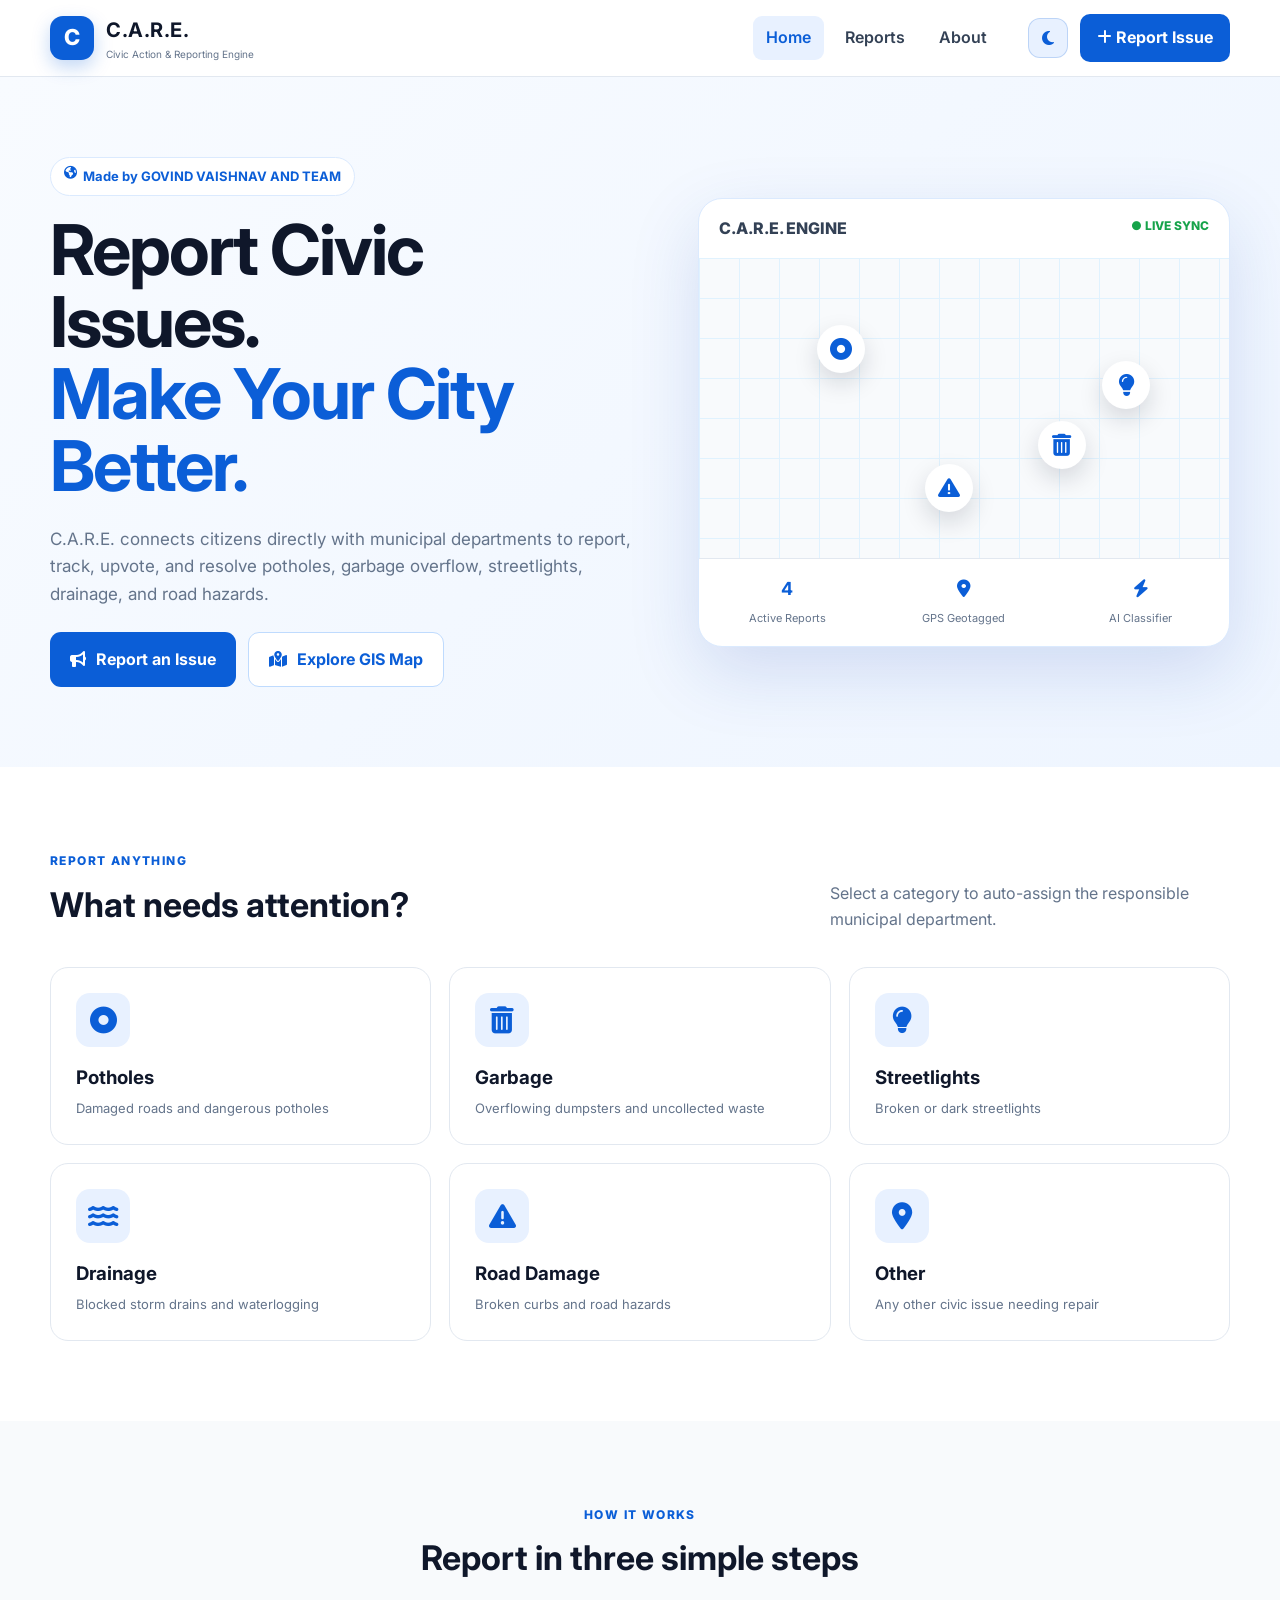
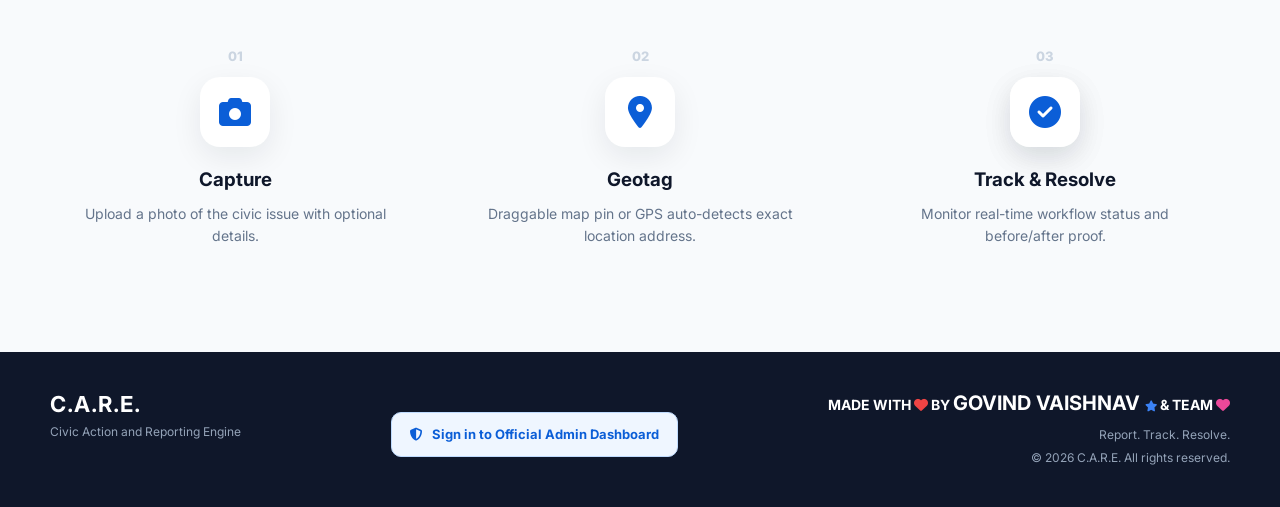
==== commit 2f4da309: "feat: Upgrade C.A.R.E. with Leaflet GIS mapping, AI smart classifier, upvoting system, ticket tracki" ====
--- a/index.html
+++ b/index.html
@@ -1,1239 +1,549 @@
-<!DOCTYPE html>
-<html lang="en">
-
-<head>
-
-    <meta charset="UTF-8">
-
-    <meta
-        name="viewport"
-        content="width=device-width, initial-scale=1.0"
-    >
-
-    <title>
-        C.A.R.E. — Civic Action and Reporting Engine
-    </title>
-
-    <meta
-        name="description"
-        content="C.A.R.E. — Civic Action and Reporting Engine. Report, track and resolve local civic issues."
-    >
-
-    <meta
-        name="application-name"
-        content="C.A.R.E."
-    >
-
-    <meta
-        name="theme-color"
-        content="#0b5ed7"
-    >
-
-    <!-- Google Font -->
-    <link
-        rel="preconnect"
-        href="https://fonts.googleapis.com"
-    >
-
-    <link
-        rel="preconnect"
-        href="https://fonts.gstatic.com"
-        crossorigin
-    >
-
-    <link
-        href="https://fonts.googleapis.com/css2?family=Inter:wght@400;500;600;700;800&display=swap"
-        rel="stylesheet"
-    >
-
-    <!-- FontAwesome 6 Icons -->
-    <link
-        rel="stylesheet"
-        href="https://cdnjs.cloudflare.com/ajax/libs/font-awesome/6.5.1/css/all.min.css"
-    >
-
-    <!-- Supabase -->
-    <script
-        src="https://cdn.jsdelivr.net/npm/@supabase/supabase-js@2"
-    ></script>
-
-    <!-- TensorFlow.js & MobileNet for AI Civic Image Verification -->
-    <script src="https://cdn.jsdelivr.net/npm/@tensorflow/tfjs@latest/dist/tf.min.js"></script>
-    <script src="https://cdn.jsdelivr.net/npm/@tensorflow-models/mobilenet@2.1.0/dist/mobilenet.min.js"></script>
-
-    <!-- Leaflet.js OpenStreetMap -->
-    <link
-        rel="stylesheet"
-        href="https://unpkg.com/leaflet@1.9.4/dist/leaflet.css"
-    >
-    <script
-        src="https://unpkg.com/leaflet@1.9.4/dist/leaflet.js"
-    ></script>
-
-    <!-- Main CSS -->
-    <link
-        rel="stylesheet"
-        href="style.css?v=CARE_2026_V11"
-    >
-    <link
-        rel="stylesheet"
-        href="feature.css?v=CARE_2026_V11"
-    >
-
-    <!-- Theme Initialization Script (prevents FOUC) -->
-    <script>
-        (function() {
-            var theme = localStorage.getItem('care_theme');
-            if (!theme && window.matchMedia && window.matchMedia('(prefers-color-scheme: dark)').matches) {
-                theme = 'dark';
-            }
-            if (theme === 'dark') {
-                document.documentElement.setAttribute('data-theme', 'dark');
-            } else {
-                document.documentElement.setAttribute('data-theme', 'light');
-            }
-        })();
-    </script>
-
-    <!-- Small admin button styles -->
-    <style>
-        .admin-access {
-            text-align: center;
-            margin: 25px 0 10px;
-        }
-
-        .admin-access a {
-            display: inline-block;
-            padding: 11px 18px;
-            border-radius: 10px;
-            background: #eff6ff;
-            color: #0b5ed7;
-            border: 1px solid #bfdbfe;
-            text-decoration: none;
-            font-size: 13px;
-            font-weight: 700;
-            transition: 0.2s ease;
-        }
-
-        .admin-access a:hover {
-            background: #dbeafe;
-            transform: translateY(-1px);
-        }
-    </style>
-
-</head>
-
-
-<body>
-
-<!-- FULL SCREEN APP PRELOADER -->
-<div id="appPreloader">
-    <div class="preloader-logo-wrap">
-        <div class="preloader-logo">C</div>
-        <div class="preloader-pulse-ring"></div>
-    </div>
-    <div class="preloader-title">C.A.R.E. ENGINE</div>
-    <div class="preloader-subtitle"><i class="fa-solid fa-shield-halved"></i> Initializing Civic Engine &amp; AI Vision...</div>
-    <div class="preloader-bar-bg">
-        <div class="preloader-bar-fill"></div>
-    </div>
-</div>
-<script>
-    setTimeout(function() {
-        var p = document.getElementById('appPreloader');
-        if (p) p.classList.add('preloader-hidden');
-    }, 800);
-</script>
-
-<!-- =====================================================
-     HEADER
-===================================================== -->
-
-<header class="header">
-
-    <div class="container nav-container">
-
-        <a
-            href="#"
-            class="logo"
-            onclick="showPage('home'); return false;"
-        >
-
-            <div class="logo-icon">
-                C
-            </div>
-
-            <div class="logo-text">
-
-                <strong>C.A.R.E.</strong>
-
-                <span>
-                    Civic Action &amp; Reporting Engine
-                </span>
-
-            </div>
-
-        </a>
-
-
-        <nav class="nav">
-
-            <button
-                type="button"
-                class="nav-link active"
-                onclick="showPage('home')"
-            >
-                <i class="fa-solid fa-house"></i> Home
-            </button>
-
-            <button
-                type="button"
-                class="nav-link"
-                onclick="showPage('report')"
-            >
-                <i class="fa-solid fa-pen-to-square"></i> Report Issue
-            </button>
-
-            <button
-                type="button"
-                class="nav-link"
-                onclick="showPage('reports')"
-            >
-                <i class="fa-solid fa-list-check"></i> Reports
-            </button>
-
-            <button
-                type="button"
-                class="nav-link"
-                onclick="showPage('about')"
-            >
-                <i class="fa-solid fa-circle-info"></i> About
-            </button>
-
-        </nav>
-
-
-        <div class="nav-actions" style="display:flex; align-items:center; gap:10px;">
-            <button
-                type="button"
-                id="themeToggleBtn"
-                class="theme-toggle-btn"
-                onclick="toggleCareTheme()"
-                aria-label="Toggle Light / Dark Mode"
-                title="Toggle Theme"
-            >
-                <i class="fa-solid fa-moon theme-icon"></i>
-                <span class="theme-text">Dark Mode</span>
-            </button>
-
-            <a
-                href="admin.html"
-                class="nav-report-button"
-                style="text-decoration:none; display:inline-flex; align-items:center; gap:8px;"
-            >
-                <i class="fa-solid fa-shield-halved"></i> Admin Console
-            </a>
-        </div>
-
-    </div>
-
-</header>
-
-
-<!-- =====================================================
-     MAIN
-===================================================== -->
-
-<main>
-
-
-<!-- =====================================================
-     HOME PAGE
-===================================================== -->
-
-<section
-    id="homePage"
-    class="page active-page"
->
-
-    <div class="hero">
-
-        <div class="container hero-content">
-
-            <div class="hero-text">
-
-                <div class="badge">
-                    <i class="fa-solid fa-earth-americas"></i> Made by GOVIND VAISHNAV AND TEAM 
-                </div>
-
-                <h1>
-                    Report Civic Issues.
-                    <span>
-                        Make Your City Better.
-                    </span>
-                </h1>
-
-                <p class="hero-description">
-                    C.A.R.E. makes it simple for citizens
-                    to report potholes, garbage, damaged roads,
-                    drainage problems, broken streetlights and
-                    other civic issues.
-                </p>
-
-                <div class="hero-buttons">
-
-                    <button
-                        type="button"
-                        class="primary-button"
-                        onclick="showPage('report')"
-                        style="display:inline-flex; align-items:center; gap:8px; font-size:15px;"
-                    >
-                        <i class="fa-solid fa-rocket"></i> Get Started — Report Issue
-                    </button>
-
-                    <button
-                        type="button"
-                        class="secondary-button"
-                        onclick="showPage('about')"
-                        style="display:inline-flex; align-items:center; gap:8px; font-size:15px;"
-                    >
-                        <i class="fa-solid fa-circle-info"></i> About C.A.R.E.
-                    </button>
-
-                    <a
-                        href="admin.html"
-                        class="secondary-button"
-                        style="display:inline-flex; align-items:center; gap:8px; font-size:15px; text-decoration:none;"
-                    >
-                        <i class="fa-solid fa-shield-halved"></i> Admin Console
-                    </a>
-
-                </div>
-
-                <!-- TICKET TRACKER LOOKUP BAR -->
-                <div class="hero-tracker-bar">
-                    <input type="text" id="heroTicketInput" placeholder="Enter Ticket Code (e.g. CARE-104928)...">
-                    <button type="button" onclick="trackHeroTicket()"><i class="fa-solid fa-magnifying-glass"></i> Track Status</button>
-                </div>
-
-            </div>
-
-
-            <div class="hero-card">
-
-                <div class="hero-card-header">
-
-                    <span>
-                        C.A.R.E.
-                    </span>
-
-                    <span class="live-dot">
-                        ● LIVE
-                    </span>
-
-                </div>
-
-
-                <div class="hero-card-map" style="padding:0; position:relative;">
-                    <div id="heroMap"></div>
-                </div>
-
-
-                <div class="hero-card-footer">
-
-                    <div>
-                        <strong id="heroReportCount">
-                            0
-                        </strong>
-
-                        <span>
-                            Reports
-                        </span>
-                    </div>
-
-                    <div>
-                        <strong>
-                            <i class="fa-solid fa-location-dot"></i>
-                        </strong>
-
-                        <span>
-                            Location Based
-                        </span>
-                    </div>
-
-                    <div>
-                        <strong>
-                            <i class="fa-solid fa-bolt"></i>
-                        </strong>
-
-                        <span>
-                            Fast Reporting
-                        </span>
-                    </div>
-
-                </div>
-
-            </div>
-
-        </div>
-
-    </div>
-
-
-    <!-- ISSUE CATEGORIES -->
-
-    <section class="section">
-
-        <div class="container">
-
-            <div class="section-heading">
-
-                <div>
-
-                    <span class="section-label">
-                        REPORT ANYTHING
-                    </span>
-
-                    <h2>
-                        What needs attention?
-                    </h2>
-
-                </div>
-
-                <p>
-                    Select an issue category to start
-                    your report.
-                </p>
-
-            </div>
-
-
-            <div class="category-grid">
-
-                <button
-                    type="button"
-                    class="category-card"
-                    onclick="startReport('Pothole')"
-                >
-                    <div class="category-icon">
-                        <i class="fa-solid fa-road-barrier"></i>
-                    </div>
-
-                    <h3>
-                        Potholes
-                    </h3>
-
-                    <p>
-                        Damaged roads and potholes
-                    </p>
-                </button>
-
-
-                <button
-                    type="button"
-                    class="category-card"
-                    onclick="startReport('Garbage')"
-                >
-                    <div class="category-icon">
-                        <i class="fa-solid fa-trash-can"></i>
-                    </div>
-
-                    <h3>
-                        Garbage
-                    </h3>
-
-                    <p>
-                        Waste and overflowing bins
-                    </p>
-                </button>
-
-
-                <button
-                    type="button"
-                    class="category-card"
-                    onclick="startReport('Streetlight')"
-                >
-                    <div class="category-icon">
-                        <i class="fa-solid fa-lightbulb"></i>
-                    </div>
-
-                    <h3>
-                        Streetlights
-                    </h3>
-
-                    <p>
-                        Broken or non-working lights
-                    </p>
-                </button>
-
-
-                <button
-                    type="button"
-                    class="category-card"
-                    onclick="startReport('Drainage')"
-                >
-                    <div class="category-icon">
-                        <i class="fa-solid fa-water"></i>
-                    </div>
-
-                    <h3>
-                        Drainage
-                    </h3>
-
-                    <p>
-                        Blocked drains and flooding
-                    </p>
-                </button>
-
-
-                <button
-                    type="button"
-                    class="category-card"
-                    onclick="startReport('Road Damage')"
-                >
-                    <div class="category-icon">
-                        <i class="fa-solid fa-triangle-exclamation"></i>
-                    </div>
-
-                    <h3>
-                        Road Damage
-                    </h3>
-
-                    <p>
-                        Broken or unsafe roads
-                    </p>
-                </button>
-
-
-                <button
-                    type="button"
-                    class="category-card"
-                    onclick="startReport('Other')"
-                >
-                    <div class="category-icon">
-                        <i class="fa-solid fa-location-dot"></i>
-                    </div>
-
-                    <h3>
-                        Other
-                    </h3>
-
-                    <p>
-                        Any other civic issue
-                    </p>
-                </button>
-
-            </div>
-
-        </div>
-
-    </section>
-
-
-    <!-- HOW IT WORKS -->
-
-    <section class="section section-light">
-
-        <div class="container">
-
-            <div class="section-heading centered">
-
-                <span class="section-label">
-                    HOW IT WORKS
-                </span>
-
-                <h2>
-                    Report in three simple steps
-                </h2>
-
-            </div>
-
-
-            <div class="steps">
-
-                <div class="step">
-
-                    <div class="step-number">
-                        01
-                    </div>
-
-                    <div class="step-icon">
-                        <i class="fa-solid fa-camera"></i>
-                    </div>
-
-                    <h3>
-                        Capture
-                    </h3>
-
-                    <p>
-                        Take a photo of the civic issue
-                        and describe what needs attention.
-                    </p>
-
-                </div>
-
-
-                <div class="step">
-
-                    <div class="step-number">
-                        02
-                    </div>
-
-                    <div class="step-icon">
-                        <i class="fa-solid fa-location-dot"></i>
-                    </div>
-
-                    <h3>
-                        Locate
-                    </h3>
-
-                    <p>
-                        Allow C.A.R.E. to capture the
-                        issue's location using GPS.
-                    </p>
-
-                </div>
-
-
-                <div class="step">
-
-                    <div class="step-number">
-                        03
-                    </div>
-
-                    <div class="step-icon">
-                        <i class="fa-solid fa-circle-check"></i>
-                    </div>
-
-                    <h3>
-                        Track
-                    </h3>
-
-                    <p>
-                        Submit your report and track
-                        its progress.
-                    </p>
-
-                </div>
-
-            </div>
-
-        </div>
-
-    </section>
-
-</section>
-
-
-<!-- =====================================================
-     REPORT PAGE
-===================================================== -->
-
-<section
-    id="reportPage"
-    class="page"
->
-
-    <div class="container page-container">
-
-        <div class="page-header">
-
-            <span class="section-label">
-                C.A.R.E. REPORTING
-            </span>
-
-            <h1>
-                Report a Civic Issue
-            </h1>
-
-            <p>
-                Help improve your community by reporting
-                a problem.
-            </p>
-
-        </div>
-
-        <form
-            id="issueForm"
-            class="report-form"
-            onsubmit="submitIssue(event); return false;"
-        >
-
-            <!-- CITIZEN DETAILS -->
-            <div id="citizenDetails" style="margin-bottom:20px; padding:20px; border-radius:16px; background:#f8fafc; border:1px solid #e2e8f0;">
-                <h3 style="margin-bottom:6px; font-size:17px; font-weight:800; color:#0f172a;"><i class="fa-solid fa-user"></i> Your Contact Details</h3>
-                <p style="color:#64748b; font-size:13px; margin-bottom:16px;">These details help municipal authorities contact you regarding your report.</p>
-
-                <div style="display:grid; grid-template-columns:repeat(auto-fit, minmax(220px, 1fr)); gap:15px;">
-                    <div>
-                        <label for="citizenName" style="display:block; font-weight:700; font-size:13px; margin-bottom:6px;">Full Name *</label>
-                        <input id="citizenName" type="text" placeholder="Enter your full name" required style="width:100%; padding:12px; border:1px solid #cbd5e1; border-radius:10px;">
-                    </div>
-                    <div>
-                        <label for="citizenMobile" style="display:block; font-weight:700; font-size:13px; margin-bottom:6px;">Mobile Number *</label>
-                        <input id="citizenMobile" type="tel" maxlength="10" placeholder="10-digit mobile number" required style="width:100%; padding:12px; border:1px solid #cbd5e1; border-radius:10px;">
-                    </div>
-                    <div>
-                        <label for="citizenEmail" style="display:block; font-weight:700; font-size:13px; margin-bottom:6px;">Email Address *</label>
-                        <input id="citizenEmail" type="email" placeholder="example@gmail.com" required style="width:100%; padding:12px; border:1px solid #cbd5e1; border-radius:10px;">
-                    </div>
-                    <div>
-                        <label for="citizenAddress" style="display:block; font-weight:700; font-size:13px; margin-bottom:6px;">Address / Landmark *</label>
-                        <input id="citizenAddress" type="text" placeholder="Area, street, landmark" required style="width:100%; padding:12px; border:1px solid #cbd5e1; border-radius:10px;">
-                    </div>
-                </div>
-            </div>
-
-            <!-- CATEGORY -->
-
-            <div class="form-group">
-
-                <label for="category">
-                    Issue Category
-                </label>
-
-                <select
-                    id="category"
-                    required
-                >
-
-                    <option value="">
-                        Select an issue
-                    </option>
-
-                    <option value="Pothole">
-                        Pothole / Road Hole
-                    </option>
-
-                    <option value="Garbage">
-                        Garbage / Overflowing Waste
-                    </option>
-
-                    <option value="Streetlight">
-                        Streetlight Fault / Dark Street
-                    </option>
-
-                    <option value="Drainage">
-                        Drainage Blockage / Overflow
-                    </option>
-
-                    <option value="Road Damage">
-                        Road Damage / Broken Pavement
-                    </option>
-
-                    <option value="Other">
-                        Other Civic Issue
-                    </option>
-
-                </select>
-
-            </div>
-
-
-            <!-- DESCRIPTION -->
-
-            <div class="form-group">
-
-                <label for="description">
-                    Describe the Issue
-                </label>
-
-                <textarea
-                    id="description"
-                    rows="5"
-                    maxlength="1000"
-                    placeholder="Describe the problem and its location..."
-                    required
-                ></textarea>
-
-                <small>
-                    Please provide useful details.
-                </small>
-
-            </div>
-
-
-            <!-- IMAGE & PREVIEW WITH AI CIVIC VALIDATION -->
-            <div class="form-group">
-                <label for="image">
-                    <i class="fa-solid fa-camera"></i> Issue Photo &amp; AI Verification
-                </label>
-
-                <input
-                    id="image"
-                    type="file"
-                    accept="image/*"
-                    onchange="previewUploadedImage(this)"
-                >
-
-                <!-- AI Validation Alert / Feedback Box -->
-                <div id="aiValidationMsg" style="display:none; margin-top:10px; padding:12px 14px; border-radius:10px; font-size:13px; font-weight:600; line-height:1.4;"></div>
-
-                <div id="imagePreviewContainer" style="display:none; margin-top:12px; position:relative; border-radius:14px; overflow:hidden; border:2px solid #cbd5e1; background:#0f172a;">
-                    <img id="imagePreview" src="" alt="Selected Photo Preview" style="max-width:100%; max-height:240px; border-radius:12px; object-fit:cover; display:block; margin:auto;">
-                    <button type="button" onclick="clearUploadedImage()" style="position:absolute; top:8px; right:8px; background:rgba(0,0,0,0.65); color:white; border:none; border-radius:50%; width:28px; height:28px; cursor:pointer; font-size:13px; display:flex; align-items:center; justify-content:center;" title="Remove Photo">✕</button>
-                </div>
-
-                <!-- Clean AI Civic Issue Verified Card -->
-                <div id="aiAnalysisCard" class="ai-analysis-card" style="display:none; margin-top:10px; padding:12px 16px; background:#0f172a; border-radius:12px; border:1px solid #1e293b; color:#f8fafc;">
-                    <div style="display:flex; justify-content:space-between; align-items:center; margin-bottom:6px;">
-                        <strong style="color:#38bdf8; font-size:13px;"><i class="fa-solid fa-shield-halved"></i> Verified Civic Issue</strong>
-                        <span id="aiConfidence" class="ai-confidence-pill" style="background:#065f46; color:#34d399; font-size:11px; padding:3px 8px; border-radius:999px;"><i class="fa-solid fa-circle-check"></i> Authentic</span>
-                    </div>
-                    <p id="aiAnalysisText" style="color:#cbd5e1; font-size:13px; margin-bottom:6px;">Detected: Pothole / Infrastructure</p>
-                    <small id="aiSeverityTag" class="priority-badge priority-High">Suggested Priority: HIGH</small>
-                </div>
-
-                <small style="display:block; margin-top:6px; color:#64748b;">
-                    Only authentic civic issue photos (potholes, garbage, road damage, streetlights, drainage) are accepted. Selfies, persons, and personal items are automatically rejected.
-                </small>
-            </div>
-
-
-            <!-- LOCATION -->
-
-            <div class="location-box">
-
-                <div>
-
-                    <strong>
-                        <i class="fa-solid fa-location-dot"></i> Issue Location
-                    </strong>
-
-                    <p id="locationText">
-                        Location not captured yet
-                    </p>
-
-                </div>
-
-
-                <button
-                    type="button"
-                    class="location-button"
-                    onclick="getLocation()"
-                >
-                    <i class="fa-solid fa-crosshairs"></i> Detect GPS Location
-                </button>
-
-            </div>
-
-            <!-- Leaflet Interactive Map Picker -->
-            <div id="locationPickerWrapper" style="margin-top:14px; display:block;" class="map-container-wrapper">
-                <div id="locationPickerMap" style="height:220px; width:100%;"></div>
-                <div style="background:#f8fafc; padding:8px 12px; font-size:12px; color:#64748b; border-top:1px solid #e2e8f0; display:flex; justify-content:space-between; align-items:center;">
-                    <span><i class="fa-solid fa-hand-pointer"></i> Drag pin to pinpoint exact location</span>
-                    <strong id="mapCoordBadge" style="color:#0b5ed7;">28.6139, 77.2090</strong>
-                </div>
-            </div>
-
-
-            <input
-                type="hidden"
-                id="latitude"
-            >
-
-            <input
-                type="hidden"
-                id="longitude"
-            >
-
-
-            <!-- SUBMIT -->
-
-            <button
-                type="submit"
-                class="submit-button"
-            >
-                <i class="fa-solid fa-paper-plane"></i> Submit Report
-            </button>
-
-        </form>
-
-    </div>
-
-</section>
-
-
-<!-- =====================================================
-     REPORTS PAGE
-===================================================== -->
-
-<section
-    id="reportsPage"
-    class="page"
->
-
-    <div class="container page-container">
-
-        <div class="page-header">
-
-            <span class="section-label">
-                COMMUNITY REPORTS
-            </span>
-
-            <h1>
-                Civic Issues
-            </h1>
-
-            <p>
-                See issues reported by citizens through C.A.R.E.
-            </p>
-
-        </div>
-
-
-        <!-- STATISTICS -->
-
-        <div class="statistics">
-
-            <div class="stat-card">
-
-                <strong id="totalIssues">
-                    0
-                </strong>
-
-                <span>
-                    Total Reports
-                </span>
-
-            </div>
-
-
-            <div class="stat-card">
-
-                <strong id="verifiedIssues">
-                    0
-                </strong>
-
-                <span>
-                    Verified
-                </span>
-
-            </div>
-
-
-            <div class="stat-card">
-
-                <strong id="progressIssues">
-                    0
-                </strong>
-
-                <span>
-                    In Progress
-                </span>
-
-            </div>
-
-
-            <div class="stat-card">
-
-                <strong id="resolvedIssues">
-                    0
-                </strong>
-
-                <span>
-                    Resolved
-                </span>
-
-            </div>
-
-        </div>
-
-
-        <!-- REPORTS -->
-
-        <div
-            id="issuesContainer"
-            class="issues-container"
-        >
-
-            <div class="empty-state">
-
-                <div>
-                    <i class="fa-solid fa-spinner fa-spin text-primary"></i>
-                </div>
-
-                <h3>
-                    Loading reports...
-                </h3>
-
-                <p>
-                    Please wait.
-                </p>
-
-            </div>
-
-        </div>
-
-    </div>
-
-</section>
-
-
-<!-- =====================================================
-     ABOUT PAGE
-===================================================== -->
-
-<section
-    id="aboutPage"
-    class="page"
->
-
-    <div class="container page-container">
-
-        <div class="page-header">
-
-            <span class="section-label">
-                ABOUT C.A.R.E.
-            </span>
-
-            <h1>
-                Civic Action and Reporting Engine
-            </h1>
-
-            <p>
-                Technology that helps citizens turn
-                observations into action.
-            </p>
-
-        </div>
-
-
-        <div class="about-grid">
-
-            <div class="about-card">
-
-                <div class="about-icon">
-                    <i class="fa-solid fa-bullhorn"></i>
-                </div>
-
-                <h2>
-                    Citizen Powered
-                </h2>
-
-                <p>
-                    C.A.R.E. gives citizens a simple
-                    way to report problems they see
-                    around their communities.
-                </p>
-
-            </div>
-
-
-            <div class="about-card">
-
-                <div class="about-icon">
-                    <i class="fa-solid fa-location-dot"></i>
-                </div>
-
-                <h2>
-                    Location Based
-                </h2>
-
-                <p>
-                    GPS coordinates help identify
-                    exactly where a civic problem
-                    has been reported.
-                </p>
-
-            </div>
-
-
-            <div class="about-card">
-
-                <div class="about-icon">
-                    <i class="fa-solid fa-chart-line"></i>
-                </div>
-
-                <h2>
-                    Transparent Tracking
-                </h2>
-
-                <p>
-                    Reports can move through statuses
-                    such as Reported, Verified,
-                    In Progress and Resolved.
-                </p>
-
-            </div>
-
-        </div>
-
-
-        <div class="mission-box">
-
-            <span class="section-label">
-                OUR MISSION
-            </span>
-
-            <h2>
-                Better reporting.
-                Better response.
-                Better communities.
-            </h2>
-
-            <p>
-                C.A.R.E. connects citizens and civic
-                authorities through structured,
-                location-based issue reporting.
-            </p>
-
-        </div>
-
-    </div>
-
-</section>
-
-
-</main>
-
-
-<!-- =====================================================
-     TOAST
-===================================================== -->
-
-<div
-    id="toast"
-    class="toast"
->
-
-    <span id="toastMessage">
-        Message
-    </span>
-
-</div>
-
-
-<!-- =====================================================
-     SUBMIT SUCCESS MODAL WITH GOV DISPATCH & AUDIO
-===================================================== -->
-
-<div id="submitSuccessModal" class="modal-overlay" style="display:none;">
-    <div class="modal-card">
-        <div class="modal-header-icon green">
-            <i class="fa-solid fa-circle-check"></i>
-        </div>
-        
-        <h2>Report Filed Successfully!</h2>
-        <p class="modal-subtitle">Your civic issue has been logged and auto-dispatched to the assigned government department.</p>
-
-        <div class="dispatch-info-box">
-            <div class="dispatch-item">
-                <span class="dispatch-label"><i class="fa-solid fa-ticket"></i> Tracking ID:</span>
-                <strong id="modalReportId" class="badge-code">CARE-000000</strong>
-            </div>
-
-            <div class="dispatch-item">
-                <span class="dispatch-label"><i class="fa-solid fa-building-columns"></i> Government Dept:</span>
-                <strong id="modalDeptName">Municipal Authority</strong>
-            </div>
-
-            <div class="dispatch-item">
-                <span class="dispatch-label"><i class="fa-solid fa-envelope"></i> Assigned Email:</span>
-                <strong id="modalDeptEmail">authority@gov.in</strong>
-            </div>
-
-            <div class="dispatch-item">
-                <span class="dispatch-label"><i class="fa-solid fa-phone"></i> Helpline / SMS:</span>
-                <strong id="modalDeptPhone">+91-1800-CIVIC</strong>
-            </div>
-
-            <div class="dispatch-badges">
-                <span class="badge-status green"><i class="fa-solid fa-paper-plane"></i> Auto-Email Dispatched</span>
-                <span class="badge-status blue"><i class="fa-solid fa-comment-sms"></i> SMS Alert Triggered</span>
-            </div>
-        </div>
-
-        <div class="modal-actions">
-            <a id="modalMailtoLink" href="#" target="_blank" class="primary-button mailto-btn">
-                <i class="fa-solid fa-envelope-open-text"></i> Open Direct Mail Client
-            </a>
-
-            <button type="button" class="secondary-button" onclick="closeSuccessModal()">
-                <i class="fa-solid fa-xmark"></i> Close &amp; View Reports
-            </button>
-        </div>
-    </div>
-</div>
-
-
-<!-- =====================================================
-     FOOTER
-===================================================== -->
-
-<footer class="footer">
-
-    <div class="container footer-content">
-
-        <div class="footer-brand">
-
-            <strong>
-                C.A.R.E.
-            </strong>
-
-            <p>
-                Civic Action and Reporting Engine
-            </p>
-
-        </div>
-
-
-        <!-- ADMIN ACCESS -->
-
-        <div class="admin-access">
-
-            <a href="admin.html">
-                <i class="fa-solid fa-shield-halved"></i> Sign in to manage civic reports
-            </a>
-
-        </div>
-
-
-        <div class="footer-credit">
-
-            <p>
-                MADE WITH <i class="fa-solid fa-heart" style="color: #ef4444;"></i> BY
-                <strong>
-                    GOVIND VAISHNAV
-                </strong>
-                &amp; TEAM
-            </p>
-
-            <p>
-                Report. Track. Resolve.
-            </p>
-
-            <p>
-                © 2026 C.A.R.E. All rights reserved.
-            </p>
-
-        </div>
-
-    </div>
-
-</footer>
-
-
-<!-- =====================================================
-     MAIN JAVASCRIPT & CONFIGURATION
-===================================================== -->
-
-<!-- FLOATING THEME QUICK-TOGGLE -->
-<button
-    type="button"
-    id="floatingThemeToggle"
-    class="floating-theme-btn theme-toggle-btn"
-    onclick="toggleCareTheme()"
-    aria-label="Toggle Light / Dark Mode"
-    title="Toggle Theme (Tap to switch mode)"
->
-    <i class="fa-solid fa-moon theme-icon"></i>
-</button>
-
-<script src="configure.js?v=CARE_2026_V11"></script>
-<script src="feature.js?v=CARE_2026_V11"></script>
-<script src="app.js?v=CARE_2026_V11"></script>
-
-</body>
-
-</html>
+<!DOCTYPE html>
+<html lang="en">
+
+<head>
+    <meta charset="UTF-8">
+    <meta name="viewport" content="width=device-width, initial-scale=1.0">
+    <title>C.A.R.E. — Civic Action and Reporting Engine</title>
+    <meta name="description" content="C.A.R.E. — Civic Action and Reporting Engine. Report, track and resolve local civic issues.">
+    <meta name="application-name" content="C.A.R.E.">
+    <meta name="theme-color" content="#0b5ed7">
+
+    <!-- Google Font -->
+    <link rel="preconnect" href="https://fonts.googleapis.com">
+    <link rel="preconnect" href="https://fonts.gstatic.com" crossorigin>
+    <link href="https://fonts.googleapis.com/css2?family=Inter:wght@400;500;600;700;800&display=swap" rel="stylesheet">
+
+    <!-- Leaflet GIS Map Library -->
+    <link rel="stylesheet" href="https://unpkg.com/leaflet@1.9.4/dist/leaflet.css" />
+
+    <!-- Supabase SDK -->
+    <script src="https://cdn.jsdelivr.net/npm/@supabase/supabase-js@2"></script>
+
+    <!-- Font Awesome Icons -->
+    <link rel="stylesheet" href="https://cdnjs.cloudflare.com/ajax/libs/font-awesome/6.5.1/css/all.min.css">
+
+    <!-- Main CSS -->
+    <link rel="stylesheet" href="style.css">
+
+    <style>
+        .admin-access {
+            text-align: center;
+            margin: 25px 0 10px;
+        }
+
+        .admin-access a {
+            display: inline-block;
+            padding: 11px 18px;
+            border-radius: 10px;
+            background: #eff6ff;
+            color: #0b5ed7;
+            border: 1px solid #bfdbfe;
+            text-decoration: none;
+            font-size: 13px;
+            font-weight: 700;
+            transition: 0.2s ease;
+        }
+
+        .admin-access a:hover {
+            background: #dbeafe;
+            transform: translateY(-1px);
+        }
+    </style>
+</head>
+
+<body>
+
+<!-- =====================================================
+     HEADER
+===================================================== -->
+<header class="header">
+    <div class="container nav-container">
+        <a href="#" class="logo" onclick="showPage('home'); return false;">
+            <div class="logo-icon">C</div>
+            <div class="logo-text">
+                <strong>C.A.R.E.</strong>
+                <span>Civic Action &amp; Reporting Engine</span>
+            </div>
+        </a>
+
+        <nav class="nav">
+            <button type="button" class="nav-link active" onclick="showPage('home')">Home</button>
+            <button type="button" class="nav-link" onclick="showPage('reports')">Reports</button>
+            <button type="button" class="nav-link" onclick="showPage('about')">About</button>
+        </nav>
+
+        <div style="display:flex; align-items:center; gap:12px;">
+            <button type="button" class="theme-toggle-btn" onclick="toggleTheme()" title="Toggle Dark/Light Theme">
+                <i id="themeToggleIcon" class="fa-solid fa-moon"></i>
+            </button>
+            <button type="button" class="nav-report-button" onclick="showPage('report')">
+                <i class="fa-solid fa-plus"></i> Report Issue
+            </button>
+        </div>
+    </div>
+</header>
+
+<!-- =====================================================
+     MAIN
+===================================================== -->
+<main>
+
+<!-- =====================================================
+     HOME PAGE
+===================================================== -->
+<section id="homePage" class="page active-page">
+    <div class="hero">
+        <div class="container hero-content">
+            <div class="hero-text">
+                <div class="badge">
+                    <i class="fa-solid fa-earth-americas"></i> Made by GOVIND VAISHNAV AND TEAM 
+                </div>
+
+                <h1>
+                    Report Civic Issues.
+                    <span>Make Your City Better.</span>
+                </h1>
+
+                <p class="hero-description">
+                    C.A.R.E. connects citizens directly with municipal departments to report, track, upvote, and resolve potholes, garbage overflow, streetlights, drainage, and road hazards.
+                </p>
+
+                <div class="hero-buttons">
+                    <button type="button" class="primary-button" onclick="showPage('report')">
+                        <i class="fa-solid fa-bullhorn"></i> Report an Issue
+                    </button>
+
+                    <button type="button" class="secondary-button" onclick="showPage('reports')">
+                        <i class="fa-solid fa-map-location-dot"></i> Explore GIS Map
+                    </button>
+                </div>
+            </div>
+
+            <div class="hero-card">
+                <div class="hero-card-header">
+                    <span>C.A.R.E. ENGINE</span>
+                    <span class="live-dot">● LIVE SYNC</span>
+                </div>
+
+                <div class="hero-card-map">
+                    <div class="map-grid">
+                        <div class="map-pin pin-one"><i class="fa-solid fa-circle-dot"></i></div>
+                        <div class="map-pin pin-two"><i class="fa-solid fa-trash-can"></i></div>
+                        <div class="map-pin pin-three"><i class="fa-solid fa-lightbulb"></i></div>
+                        <div class="map-pin pin-four"><i class="fa-solid fa-triangle-exclamation"></i></div>
+                    </div>
+                </div>
+
+                <div class="hero-card-footer">
+                    <div>
+                        <strong id="heroReportCount">0</strong>
+                        <span>Active Reports</span>
+                    </div>
+
+                    <div>
+                        <strong><i class="fa-solid fa-location-dot"></i></strong>
+                        <span>GPS Geotagged</span>
+                    </div>
+
+                    <div>
+                        <strong><i class="fa-solid fa-bolt"></i></strong>
+                        <span>AI Classifier</span>
+                    </div>
+                </div>
+            </div>
+        </div>
+    </div>
+
+    <!-- ISSUE CATEGORIES -->
+    <section class="section">
+        <div class="container">
+            <div class="section-heading">
+                <div>
+                    <span class="section-label">REPORT ANYTHING</span>
+                    <h2>What needs attention?</h2>
+                </div>
+                <p>Select a category to auto-assign the responsible municipal department.</p>
+            </div>
+
+            <div class="category-grid">
+                <button type="button" class="category-card" onclick="startReport('Pothole')">
+                    <div class="category-icon"><i class="fa-solid fa-circle-dot"></i></div>
+                    <h3>Potholes</h3>
+                    <p>Damaged roads and dangerous potholes</p>
+                </button>
+
+                <button type="button" class="category-card" onclick="startReport('Garbage')">
+                    <div class="category-icon"><i class="fa-solid fa-trash-can"></i></div>
+                    <h3>Garbage</h3>
+                    <p>Overflowing dumpsters and uncollected waste</p>
+                </button>
+
+                <button type="button" class="category-card" onclick="startReport('Streetlight')">
+                    <div class="category-icon"><i class="fa-solid fa-lightbulb"></i></div>
+                    <h3>Streetlights</h3>
+                    <p>Broken or dark streetlights</p>
+                </button>
+
+                <button type="button" class="category-card" onclick="startReport('Drainage')">
+                    <div class="category-icon"><i class="fa-solid fa-water"></i></div>
+                    <h3>Drainage</h3>
+                    <p>Blocked storm drains and waterlogging</p>
+                </button>
+
+                <button type="button" class="category-card" onclick="startReport('Road Damage')">
+                    <div class="category-icon"><i class="fa-solid fa-triangle-exclamation"></i></div>
+                    <h3>Road Damage</h3>
+                    <p>Broken curbs and road hazards</p>
+                </button>
+
+                <button type="button" class="category-card" onclick="startReport('Other')">
+                    <div class="category-icon"><i class="fa-solid fa-location-dot"></i></div>
+                    <h3>Other</h3>
+                    <p>Any other civic issue needing repair</p>
+                </button>
+            </div>
+        </div>
+    </section>
+
+    <!-- HOW IT WORKS -->
+    <section class="section section-light">
+        <div class="container">
+            <div class="section-heading centered">
+                <span class="section-label">HOW IT WORKS</span>
+                <h2>Report in three simple steps</h2>
+            </div>
+
+            <div class="steps">
+                <div class="step">
+                    <div class="step-number">01</div>
+                    <div class="step-icon"><i class="fa-solid fa-camera"></i></div>
+                    <h3>Capture</h3>
+                    <p>Upload a photo of the civic issue with optional details.</p>
+                </div>
+
+                <div class="step">
+                    <div class="step-number">02</div>
+                    <div class="step-icon"><i class="fa-solid fa-location-dot"></i></div>
+                    <h3>Geotag</h3>
+                    <p>Draggable map pin or GPS auto-detects exact location address.</p>
+                </div>
+
+                <div class="step">
+                    <div class="step-number">03</div>
+                    <div class="step-icon"><div class="step-icon"><i class="fa-solid fa-circle-check"></i></div></div>
+                    <h3>Track &amp; Resolve</h3>
+                    <p>Monitor real-time workflow status and before/after proof.</p>
+                </div>
+            </div>
+        </div>
+    </section>
+</section>
+
+<!-- =====================================================
+     REPORT ISSUE PAGE
+===================================================== -->
+<section id="reportPage" class="page">
+    <div class="container page-container">
+        <div class="page-header">
+            <span class="section-label">C.A.R.E. REPORTING</span>
+            <h1>Report a Civic Issue</h1>
+            <p>Help improve your community by submitting a geotagged problem report.</p>
+        </div>
+
+        <form id="issueForm" class="report-form">
+            <!-- CATEGORY -->
+            <div class="form-group">
+                <label for="category">Issue Category *</label>
+                <select id="category" required>
+                    <option value="">Select an issue category</option>
+                    <option value="Pothole">Pothole</option>
+                    <option value="Garbage">Garbage</option>
+                    <option value="Streetlight">Streetlight</option>
+                    <option value="Drainage">Drainage</option>
+                    <option value="Road Damage">Road Damage</option>
+                    <option value="Water">Water Supply Leak</option>
+                    <option value="Other">Other Civic Issue</option>
+                </select>
+            </div>
+
+            <!-- DESCRIPTION -->
+            <div class="form-group">
+                <label for="description">Describe the Issue *</label>
+                <textarea id="description" rows="4" maxlength="1000" placeholder="Provide details such as size, severity, landmarks..." required></textarea>
+            </div>
+
+            <!-- AI SMART CLASSIFIER BOX -->
+            <div id="aiSmartCard" class="ai-smart-card" style="display: none;">
+                <div class="ai-header">
+                    <span class="ai-badge"><i class="fa-solid fa-wand-magic-sparkles"></i> AI Smart Classifier</span>
+                    <span style="font-size:12px; font-weight:700; color:var(--primary);">Auto-Assigned</span>
+                </div>
+                <div class="ai-metrics-grid">
+                    <div class="ai-metric-item">
+                        <div class="ai-metric-label">Assigned Department</div>
+                        <div id="aiDeptVal" class="ai-metric-val">PWD / Roads</div>
+                    </div>
+                    <div class="ai-metric-item">
+                        <div class="ai-metric-label">Priority Rating</div>
+                        <div id="aiUrgencyVal" class="ai-metric-val badge-urgency urgency-medium">Medium</div>
+                    </div>
+                    <div class="ai-metric-item">
+                        <div class="ai-metric-label">Target Resolution SLA</div>
+                        <div id="aiSlaVal" class="ai-metric-val">48 Hours</div>
+                    </div>
+                    <div class="ai-metric-item">
+                        <div class="ai-metric-label">Detection Confidence</div>
+                        <div id="aiScoreVal" class="ai-metric-val">88%</div>
+                    </div>
+                </div>
+            </div>
+
+            <!-- CITIZEN DETAILS -->
+            <div style="margin:20px 0; padding:18px; border-radius:14px; background:var(--bg-body); border:1px solid var(--card-border);">
+                <h3 style="font-size:16px; margin-bottom:12px;"><i class="fa-solid fa-user"></i> Citizen Reporter Details</h3>
+                <div style="display:grid; grid-template-columns: repeat(auto-fit, minmax(200px, 1fr)); gap:12px;">
+                    <div>
+                        <label for="citizenName" style="font-size:12px; font-weight:700;">Full Name</label>
+                        <input id="citizenName" type="text" placeholder="Your name" style="width:100%; padding:10px; border-radius:8px; border:1px solid var(--card-border);">
+                    </div>
+                    <div>
+                        <label for="citizenMobile" style="font-size:12px; font-weight:700;">Mobile Number</label>
+                        <input id="citizenMobile" type="tel" placeholder="10-digit number" style="width:100%; padding:10px; border-radius:8px; border:1px solid var(--card-border);">
+                    </div>
+                    <div>
+                        <label for="citizenEmail" style="font-size:12px; font-weight:700;">Email Address</label>
+                        <input id="citizenEmail" type="email" placeholder="example@gmail.com" style="width:100%; padding:10px; border-radius:8px; border:1px solid var(--card-border);">
+                    </div>
+                    <div>
+                        <label for="citizenAddress" style="font-size:12px; font-weight:700;">Landmark / Area</label>
+                        <input id="citizenAddress" type="text" placeholder="Street or Area" style="width:100%; padding:10px; border-radius:8px; border:1px solid var(--card-border);">
+                    </div>
+                </div>
+            </div>
+
+            <!-- IMAGE UPLOAD -->
+            <div class="form-group">
+                <label for="image">Add Issue Photo</label>
+                <input id="image" type="file" accept="image/*">
+                <div id="imagePreviewContainer" class="image-preview-container" style="display: none;">
+                    <div class="image-preview-box">
+                        <img id="imagePreview" src="" alt="Issue Preview">
+                        <button type="button" id="removeImageBtn" class="remove-image-btn" title="Remove photo">&times;</button>
+                    </div>
+                </div>
+            </div>
+
+            <!-- LOCATION GEO-PICKER -->
+            <div class="location-box">
+                <div style="display:flex; justify-content:space-between; align-items:center; width:100%;">
+                    <div>
+                        <strong><i class="fa-solid fa-location-dot" style="color:#ef4444;"></i> Geotag Location</strong>
+                        <p id="locationText" style="font-size:13px; color:var(--muted);">Click map or detect GPS location</p>
+                    </div>
+                    <button type="button" class="location-button" onclick="getLocation()">
+                        <i class="fa-solid fa-crosshairs"></i> Detect GPS Location
+                    </button>
+                </div>
+                <div id="locationMapPicker" class="location-picker-map"></div>
+            </div>
+
+            <input type="hidden" id="latitude" value="28.6139">
+            <input type="hidden" id="longitude" value="77.2090">
+
+            <button type="submit" class="submit-button" style="margin-top:20px;">
+                <i class="fa-solid fa-paper-plane"></i> Submit Civic Report
+            </button>
+        </form>
+    </div>
+</section>
+
+<!-- =====================================================
+     REPORTS PAGE
+===================================================== -->
+<section id="reportsPage" class="page">
+    <div class="container page-container">
+        <div class="page-header">
+            <span class="section-label">COMMUNITY REPORTS</span>
+            <h1>Civic Issues &amp; Live GIS Feed</h1>
+            <p>Explore, upvote, and track civic issues reported across your city.</p>
+        </div>
+
+        <!-- QUICK TICKET LOOKUP -->
+        <div class="ticket-lookup-card">
+            <div style="display:flex; align-items:center; gap:10px;">
+                <i class="fa-solid fa-magnifying-glass" style="font-size:20px; color:#38bdf8;"></i>
+                <h3 style="margin:0; font-size:17px;">Track My Report / Ticket Lookup</h3>
+            </div>
+            <p style="font-size:13px; color:#94a3b8; margin-top:4px;">Enter your Ticket ID (e.g. CARE-849201) or Email address to inspect real-time progress.</p>
+            <form class="ticket-lookup-form" onsubmit="handleTicketLookup(event)">
+                <input type="text" id="ticketLookupInput" placeholder="Enter Ticket ID or Email address...">
+                <button type="submit" class="ticket-lookup-btn">Track Report</button>
+            </form>
+        </div>
+
+        <!-- STATISTICS METRICS BAR -->
+        <div class="statistics">
+            <div class="stat-card">
+                <strong id="totalIssues">0</strong>
+                <span>Total Reports</span>
+            </div>
+            <div class="stat-card">
+                <strong id="verifiedIssues">0</strong>
+                <span>Verified</span>
+            </div>
+            <div class="stat-card">
+                <strong id="progressIssues">0</strong>
+                <span>In Progress</span>
+            </div>
+            <div class="stat-card">
+                <strong id="resolvedIssues">0</strong>
+                <span>Resolved</span>
+            </div>
+        </div>
+
+        <!-- TOOLBAR: SEARCH, FILTERS & VIEW TOGGLE -->
+        <div class="toolbar-container">
+            <div class="search-filter-box">
+                <div class="search-input-wrapper">
+                    <i class="fa-solid fa-search"></i>
+                    <input type="text" id="searchInput" placeholder="Search ticket ID, area, or description..." oninput="applyFilters()">
+                </div>
+                <select id="filterCategory" class="filter-select" onchange="applyFilters()">
+                    <option value="ALL">All Categories</option>
+                    <option value="Pothole">Potholes</option>
+                    <option value="Garbage">Garbage</option>
+                    <option value="Streetlight">Streetlights</option>
+                    <option value="Drainage">Drainage</option>
+                    <option value="Road Damage">Road Damage</option>
+                    <option value="Water">Water Leakage</option>
+                    <option value="Other">Other</option>
+                </select>
+                <select id="filterStatus" class="filter-select" onchange="applyFilters()">
+                    <option value="ALL">All Statuses</option>
+                    <option value="Reported">Reported</option>
+                    <option value="Verified">Verified</option>
+                    <option value="Assigned">Assigned</option>
+                    <option value="In Progress">In Progress</option>
+                    <option value="Resolved">Resolved</option>
+                </select>
+            </div>
+
+            <div class="view-toggle-group">
+                <button type="button" id="gridViewBtn" class="view-btn active" onclick="setViewMode('grid')">
+                    <i class="fa-solid fa-grid-2"></i> Grid View
+                </button>
+                <button type="button" id="mapViewBtn" class="view-btn" onclick="setViewMode('map')">
+                    <i class="fa-solid fa-map"></i> GIS Map
+                </button>
+            </div>
+        </div>
+
+        <!-- LEAFLET GIS MAP CONTAINER -->
+        <div id="reportsMapContainer" class="gis-map-box" style="display: none;">
+            <div id="reportsMap" style="width:100%; height:100%;"></div>
+        </div>
+
+        <!-- REPORTS GRID CONTAINER -->
+        <div id="issuesContainer" class="issues-container">
+            <div class="empty-state">
+                <i class="fa-solid fa-spinner fa-spin" style="font-size:32px; color:#0b5ed7;"></i>
+                <h3>Loading community reports...</h3>
+            </div>
+        </div>
+    </div>
+</section>
+
+<!-- =====================================================
+     ABOUT PAGE
+===================================================== -->
+<section id="aboutPage" class="page">
+    <div class="container page-container">
+        <div class="page-header">
+            <span class="section-label">ABOUT C.A.R.E.</span>
+            <h1>Civic Action and Reporting Engine</h1>
+            <p>Empowering citizens and municipal administration with location intelligence.</p>
+        </div>
+
+        <div class="about-grid">
+            <div class="about-card">
+                <div class="about-icon"><i class="fa-solid fa-bullhorn"></i></div>
+                <h2>Citizen Powered</h2>
+                <p>C.A.R.E. provides a seamless bridge for citizens to report civic infrastructure issues directly to local authorities.</p>
+            </div>
+
+            <div class="about-card">
+                <div class="about-icon"><i class="fa-solid fa-location-dot"></i></div>
+                <h2>GIS Geotagging</h2>
+                <p>High-precision coordinates ensure municipal crews reach exact issue sites without delay.</p>
+            </div>
+
+            <div class="about-card">
+                <div class="about-icon"><i class="fa-solid fa-chart-column"></i></div>
+                <h2>Transparent Audit</h2>
+                <p>Every ticket undergoes step-by-step resolution tracking with before &amp; after photo verification.</p>
+            </div>
+        </div>
+
+        <div class="mission-box">
+            <span class="section-label">OUR MISSION</span>
+            <h2>Better reporting. Faster response. Cleaner cities.</h2>
+            <p>C.A.R.E. brings transparency, speed, and accountability to municipal civic governance.</p>
+        </div>
+    </div>
+</section>
+
+</main>
+
+<!-- =====================================================
+     TOAST ALERTS
+===================================================== -->
+<div id="toast" class="toast">
+    <span id="toastMessage">Message</span>
+</div>
+
+<!-- =====================================================
+     FOOTER
+===================================================== -->
+<footer class="footer">
+    <div class="container footer-content">
+        <div class="footer-brand">
+            <strong>C.A.R.E.</strong>
+            <p>Civic Action and Reporting Engine</p>
+        </div>
+
+        <div class="admin-access">
+            <a href="admin.html">
+                <i class="fa-solid fa-shield-halved"></i> Sign in to Official Admin Dashboard
+            </a>
+        </div>
+
+        <div class="footer-credit">
+            <p>
+                MADE WITH <i class="fa-solid fa-heart" style="color: #ef4444;"></i> BY
+                <strong>GOVIND VAISHNAV <i class="fa-solid fa-star" style="color: #3b82f6; font-size: 11px;"></i></strong>
+                &amp; TEAM <i class="fa-solid fa-heart" style="color: #ec4899;"></i>
+            </p>
+            <p>Report. Track. Resolve.</p>
+            <p>&copy; 2026 C.A.R.E. All rights reserved.</p>
+        </div>
+    </div>
+</footer>
+
+<!-- =====================================================
+     ISSUE DETAIL INSPECTION MODAL
+===================================================== -->
+<div id="issueDetailModal" class="image-modal-overlay" style="display: none;" onclick="if(event.target===this)closeIssueDetailModal()">
+    <div class="image-modal-content" style="max-width:850px; width:95%; max-height:90vh; overflow-y:auto; padding:28px; background:var(--card-bg); color:var(--text-main);">
+        <button type="button" class="image-modal-close" onclick="closeIssueDetailModal()">&times;</button>
+        <div id="issueModalContent"></div>
+    </div>
+</div>
+
+<!-- Leaflet JS -->
+<script src="https://unpkg.com/leaflet@1.9.4/dist/leaflet.js"></script>
+<!-- Main Application Script -->
+<script src="app.js"></script>
+
+</body>
+</html>
--- a/style.css
+++ b/style.css
@@ -1,2994 +1,2622 @@
-/* =====================================================
-   C.A.R.E.
-   Civic Action and Reporting Engine
-===================================================== */
-
-:root {
-
-    --primary: #0b5ed7;
-
-    --primary-dark: #084298;
-
-    --primary-light: #e8f1ff;
-
-    --accent: #ef4444;
-
-    --success: #16a34a;
-
-    --warning: #f59e0b;
-
-    --dark: #0f172a;
-
-    --text: #334155;
-
-    --muted: #64748b;
-
-    --light: #f8fafc;
-
-    --white: #ffffff;
-
-    --border: #e2e8f0;
-
-    --shadow:
-        0 10px 30px rgba(15, 23, 42, 0.08);
-
-    --radius: 18px;
-
-}
-
-
-* {
-
-    margin: 0;
-
-    padding: 0;
-
-    box-sizing: border-box;
-
-}
-
-
-html {
-
-    scroll-behavior: smooth;
-
-}
-
-
-body {
-
-    font-family: "Inter", sans-serif;
-
-    color: var(--text);
-
-    background: var(--white);
-
-    line-height: 1.6;
-
-}
-
-
-button,
-input,
-select,
-textarea {
-
-    font: inherit;
-
-}
-
-
-button {
-
-    cursor: pointer;
-
-}
-
-
-.container {
-
-    width: min(
-        1180px,
-        calc(100% - 40px)
-    );
-
-    margin: auto;
-
-}
-
-
-/* =====================================================
-   HEADER
-===================================================== */
-
-.header {
-
-    position: sticky;
-
-    top: 0;
-
-    z-index: 100;
-
-    background: rgba(
-        255,
-        255,
-        255,
-        0.96
-    );
-
-    backdrop-filter: blur(12px);
-
-    border-bottom:
-        1px solid var(--border);
-
-}
-
-
-.nav-container {
-
-    min-height: 76px;
-
-    display: flex;
-
-    align-items: center;
-
-    gap: 28px;
-
-}
-
-
-.logo {
-
-    display: flex;
-
-    align-items: center;
-
-    gap: 12px;
-
-    text-decoration: none;
-
-    color: var(--dark);
-
-    margin-right: auto;
-
-}
-
-
-.logo-icon {
-
-    width: 44px;
-
-    height: 44px;
-
-    border-radius: 13px;
-
-    display: grid;
-
-    place-items: center;
-
-    background: var(--primary);
-
-    color: white;
-
-    font-weight: 800;
-
-    font-size: 22px;
-
-    box-shadow:
-        0 7px 18px
-        rgba(11, 94, 215, 0.25);
-
-}
-
-
-.logo-text {
-
-    display: flex;
-
-    flex-direction: column;
-
-}
-
-
-.logo-text strong {
-
-    font-size: 20px;
-
-    letter-spacing: 0.5px;
-
-}
-
-
-.logo-text span {
-
-    font-size: 10px;
-
-    color: var(--muted);
-
-}
-
-
-.nav {
-
-    display: flex;
-
-    gap: 8px;
-
-}
-
-
-.nav-link {
-
-    border: none;
-
-    background: transparent;
-
-    color: var(--text);
-
-    padding: 9px 13px;
-
-    border-radius: 9px;
-
-    font-weight: 600;
-
-}
-
-
-.nav-link:hover,
-.nav-link.active {
-
-    background: var(--primary-light);
-
-    color: var(--primary);
-
-}
-
-
-.nav-report-button {
-
-    border: none;
-
-    background: var(--primary);
-
-    color: white;
-
-    padding: 11px 17px;
-
-    border-radius: 10px;
-
-    font-weight: 700;
-
-}
-
-
-.nav-report-button:hover {
-
-    background: var(--primary-dark);
-
-}
-
-
-/* =====================================================
-   PAGES
-===================================================== */
-
-.page {
-
-    display: none;
-
-}
-
-
-.page.active-page {
-
-    display: block;
-
-}
-
-
-/* =====================================================
-   HERO
-===================================================== */
-
-.hero {
-
-    background:
-        linear-gradient(
-            135deg,
-            #f8fbff,
-            #eef5ff
-        );
-
-    padding: 80px 0;
-
-    overflow: hidden;
-
-}
-
-
-.hero-content {
-
-    display: grid;
-
-    grid-template-columns:
-        1.05fr
-        0.95fr;
-
-    gap: 60px;
-
-    align-items: center;
-
-}
-
-
-.badge {
-
-    display: inline-flex;
-
-    padding: 8px 13px;
-
-    border-radius: 999px;
-
-    background: white;
-
-    border:
-        1px solid #dbeafe;
-
-    color: var(--primary);
-
-    font-size: 13px;
-
-    font-weight: 700;
-
-    margin-bottom: 18px;
-
-}
-
-
-.hero h1 {
-
-    color: var(--dark);
-
-    font-size:
-        clamp(
-            42px,
-            6vw,
-            70px
-        );
-
-    line-height: 1.03;
-
-    letter-spacing: -2px;
-
-}
-
-
-.hero h1 span {
-
-    display: block;
-
-    color: var(--primary);
-
-}
-
-
-.hero-description {
-
-    max-width: 650px;
-
-    color: var(--muted);
-
-    font-size: 17px;
-
-    margin:
-        24px 0;
-
-}
-
-
-.hero-buttons {
-
-    display: flex;
-
-    flex-wrap: wrap;
-
-    gap: 12px;
-
-}
-
-
-.primary-button,
-.secondary-button {
-
-    border: none;
-
-    padding:
-        14px 20px;
-
-    border-radius: 11px;
-
-    font-weight: 700;
-
-}
-
-
-.primary-button {
-
-    background: var(--primary);
-
-    color: white;
-
-}
-
-
-.primary-button:hover {
-
-    background:
-        var(--primary-dark);
-
-}
-
-
-.secondary-button {
-
-    background: white;
-
-    color: var(--primary);
-
-    border:
-        1px solid #bfdbfe;
-
-}
-
-
-/* =====================================================
-   HERO CARD
-===================================================== */
-
-.hero-card {
-
-    background: white;
-
-    border-radius:
-        24px;
-
-    box-shadow:
-        0 25px 70px
-        rgba(30, 64, 175, 0.15);
-
-    overflow: hidden;
-
-    border:
-        1px solid #dbeafe;
-
-}
-
-
-.hero-card-header {
-
-    display: flex;
-
-    justify-content: space-between;
-
-    padding: 17px 20px;
-
-    font-weight: 800;
-
-}
-
-
-.live-dot {
-
-    color: var(--success);
-
-    font-size: 12px;
-
-}
-
-
-.hero-card-map {
-
-    height: 300px;
-
-    padding: 20px;
-
-    background:
-        linear-gradient(
-            90deg,
-            #e0f2fe 1px,
-            transparent 1px
-        ),
-        linear-gradient(
-            #e0f2fe 1px,
-            transparent 1px
-        ),
-        #f8fafc;
-
-    background-size:
-        40px 40px;
-
-}
-
-
-.map-grid {
-
-    position: relative;
-
-    height: 100%;
-
-}
-
-
-.map-pin {
-
-    position: absolute;
-
-    width: 48px;
-
-    height: 48px;
-
-    display: grid;
-
-    place-items: center;
-
-    background: white;
-
-    border-radius: 50%;
-
-    box-shadow:
-        0 10px 25px
-        rgba(15, 23, 42, 0.15);
-
-    font-size: 22px;
-
-}
-
-
-.pin-one {
-
-    top: 18%;
-
-    left: 20%;
-
-}
-
-
-.pin-two {
-
-    top: 55%;
-
-    left: 65%;
-
-}
-
-
-.pin-three {
-
-    top: 32%;
-
-    right: 12%;
-
-}
-
-
-.pin-four {
-
-    bottom: 10%;
-
-    left: 42%;
-
-}
-
-
-.hero-card-footer {
-
-    display: grid;
-
-    grid-template-columns:
-        repeat(3, 1fr);
-
-    border-top:
-        1px solid var(--border);
-
-}
-
-
-.hero-card-footer div {
-
-    padding: 16px;
-
-    text-align: center;
-
-}
-
-
-.hero-card-footer strong {
-
-    display: block;
-
-    color: var(--primary);
-
-    font-size: 18px;
-
-}
-
-
-.hero-card-footer span {
-
-    color: var(--muted);
-
-    font-size: 11px;
-
-}
-
-
-/* =====================================================
-   SECTIONS
-===================================================== */
-
-.section {
-
-    padding: 80px 0;
-
-}
-
-
-.section-light {
-
-    background: var(--light);
-
-}
-
-
-.section-heading {
-
-    display: flex;
-
-    justify-content: space-between;
-
-    align-items: end;
-
-    gap: 30px;
-
-    margin-bottom: 35px;
-
-}
-
-
-.section-heading.centered {
-
-    display: block;
-
-    text-align: center;
-
-}
-
-
-.section-label {
-
-    color: var(--primary);
-
-    font-size: 12px;
-
-    font-weight: 800;
-
-    letter-spacing: 1.4px;
-
-}
-
-
-.section-heading h2 {
-
-    color: var(--dark);
-
-    font-size: 34px;
-
-    margin-top: 5px;
-
-}
-
-
-.section-heading p {
-
-    max-width: 400px;
-
-    color: var(--muted);
-
-}
-
-
-/* =====================================================
-   CATEGORY GRID
-===================================================== */
-
-.category-grid {
-
-    display: grid;
-
-    grid-template-columns:
-        repeat(3, 1fr);
-
-    gap: 18px;
-
-}
-
-
-.category-card {
-
-    text-align: left;
-
-    border:
-        1px solid var(--border);
-
-    background: white;
-
-    border-radius:
-        var(--radius);
-
-    padding: 25px;
-
-    transition:
-        transform 0.2s,
-        box-shadow 0.2s,
-        border-color 0.2s;
-
-}
-
-
-.category-card:hover {
-
-    transform:
-        translateY(-5px);
-
-    border-color:
-        #bfdbfe;
-
-    box-shadow:
-        var(--shadow);
-
-}
-
-
-.category-icon {
-
-    width: 54px;
-
-    height: 54px;
-
-    display: grid;
-
-    place-items: center;
-
-    border-radius: 14px;
-
-    background:
-        var(--primary-light);
-
-    font-size: 27px;
-
-    margin-bottom: 16px;
-
-}
-
-
-.category-card h3 {
-
-    color: var(--dark);
-
-    margin-bottom: 5px;
-
-}
-
-
-.category-card p {
-
-    color: var(--muted);
-
-    font-size: 13px;
-
-}
-
-
-/* =====================================================
-   STEPS
-===================================================== */
-
-.steps {
-
-    display: grid;
-
-    grid-template-columns:
-        repeat(3, 1fr);
-
-    gap: 35px;
-
-}
-
-
-.step {
-
-    position: relative;
-
-    text-align: center;
-
-    padding: 25px;
-
-}
-
-
-.step-number {
-
-    color: #cbd5e1;
-
-    font-size: 13px;
-
-    font-weight: 800;
-
-    margin-bottom: 10px;
-
-}
-
-
-.step-icon {
-
-    width: 70px;
-
-    height: 70px;
-
-    margin: auto;
-
-    display: grid;
-
-    place-items: center;
-
-    border-radius: 20px;
-
-    background: white;
-
-    box-shadow:
-        var(--shadow);
-
-    font-size: 32px;
-
-}
-
-
-.step h3 {
-
-    color: var(--dark);
-
-    margin:
-        18px 0 8px;
-
-}
-
-
-.step p {
-
-    color: var(--muted);
-
-    font-size: 14px;
-
-}
-
-
-/* =====================================================
-   PAGE HEADER
-===================================================== */
-
-.page-container {
-
-    padding:
-        70px 0;
-
-    min-height:
-        70vh;
-
-}
-
-
-.page-header {
-
-    margin-bottom: 35px;
-
-}
-
-
-.page-header h1 {
-
-    color: var(--dark);
-
-    font-size:
-        clamp(
-            34px,
-            5vw,
-            52px
-        );
-
-    line-height: 1.1;
-
-    margin:
-        8px 0 12px;
-
-}
-
-
-.page-header p {
-
-    color: var(--muted);
-
-}
-
-
-/* =====================================================
-   REPORT FORM
-===================================================== */
-
-.report-form {
-
-    max-width: 760px;
-
-    background: white;
-
-    border:
-        1px solid var(--border);
-
-    border-radius:
-        22px;
-
-    padding: 30px;
-
-    box-shadow:
-        var(--shadow);
-
-}
-
-
-.form-group {
-
-    margin-bottom: 24px;
-
-}
-
-
-.form-group label {
-
-    display: block;
-
-    color: var(--dark);
-
-    font-weight: 700;
-
-    margin-bottom: 8px;
-
-}
-
-
-.form-group input,
-.form-group select,
-.form-group textarea {
-
-    width: 100%;
-
-    border:
-        1px solid var(--border);
-
-    border-radius: 10px;
-
-    padding:
-        13px 14px;
-
-    outline: none;
-
-    background: white;
-
-    color: var(--dark);
-
-}
-
-
-.form-group input:focus,
-.form-group select:focus,
-.form-group textarea:focus {
-
-    border-color:
-        var(--primary);
-
-    box-shadow:
-        0 0 0 3px
-        rgba(11, 94, 215, 0.1);
-
-}
-
-
-.form-group textarea {
-
-    resize: vertical;
-
-}
-
-
-.form-group small {
-
-    display: block;
-
-    color: var(--muted);
-
-    margin-top: 6px;
-
-    font-size: 12px;
-
-}
-
-
-.location-box {
-
-    display: flex;
-
-    align-items: center;
-
-    justify-content: space-between;
-
-    gap: 20px;
-
-    padding: 18px;
-
-    background:
-        var(--primary-light);
-
-    border-radius: 14px;
-
-    margin-bottom: 24px;
-
-}
-
-
-.location-box strong {
-
-    color: var(--dark);
-
-}
-
-
-.location-box p {
-
-    color: var(--muted);
-
-    font-size: 13px;
-
-    margin-top: 3px;
-
-}
-
-
-.location-button {
-
-    border: none;
-
-    background: var(--primary);
-
-    color: white;
-
-    padding:
-        11px 16px;
-
-    border-radius: 9px;
-
-    font-weight: 700;
-
-    white-space: nowrap;
-
-}
-
-
-.submit-button {
-
-    width: 100%;
-
-    border: none;
-
-    background: var(--primary);
-
-    color: white;
-
-    padding: 15px;
-
-    border-radius: 11px;
-
-    font-weight: 800;
-
-    font-size: 16px;
-
-}
-
-
-.submit-button:hover {
-
-    background:
-        var(--primary-dark);
-
-}
-
-
-.submit-button:disabled {
-
-    opacity: 0.6;
-
-    cursor: wait;
-
-}
-
-
-/* =====================================================
-   STATISTICS
-===================================================== */
-
-.statistics {
-
-    display: grid;
-
-    grid-template-columns:
-        repeat(4, 1fr);
-
-    gap: 15px;
-
-    margin-bottom: 30px;
-
-}
-
-
-.stat-card {
-
-    padding: 20px;
-
-    background: white;
-
-    border:
-        1px solid var(--border);
-
-    border-radius:
-        14px;
-
-    text-align: center;
-
-}
-
-
-.stat-card strong {
-
-    display: block;
-
-    color: var(--primary);
-
-    font-size: 30px;
-
-}
-
-
-.stat-card span {
-
-    color: var(--muted);
-
-    font-size: 12px;
-
-}
-
-
-/* =====================================================
-   REPORT CARDS
-===================================================== */
-
-.issues-container {
-
-    display: grid;
-
-    grid-template-columns:
-        repeat(2, 1fr);
-
-    gap: 18px;
-
-}
-
-
-.issue-card {
-
-    display: flex;
-
-    gap: 18px;
-
-    padding: 18px;
-
-    border:
-        1px solid var(--border);
-
-    border-radius:
-        var(--radius);
-
-    background: white;
-
-    box-shadow:
-        0 5px 20px
-        rgba(15, 23, 42, 0.04);
-
-}
-
-
-.issue-image {
-
-    width: 120px;
-
-    min-width: 120px;
-
-    height: 120px;
-
-    border-radius: 13px;
-
-    display: grid;
-
-    place-items: center;
-
-    background:
-        var(--primary-light);
-
-    font-size: 40px;
-
-    overflow: hidden;
-
-}
-
-
-.issue-content {
-
-    flex: 1;
-
-}
-
-
-.issue-content h3 {
-
-    color: var(--dark);
-
-    margin-bottom: 5px;
-
-}
-
-
-.issue-content p {
-
-    color: var(--muted);
-
-    font-size: 13px;
-
-    margin-bottom: 8px;
-
-}
-
-
-.status {
-
-    display: inline-block;
-
-    padding:
-        5px 9px;
-
-    border-radius: 999px;
-
-    background:
-        #dcfce7;
-
-    color:
-        #166534;
-
-    font-size: 11px;
-
-    font-weight: 700;
-
-}
-
-
-.empty-state {
-
-    text-align: center;
-
-    padding: 60px 20px;
-
-    border:
-        1px dashed var(--border);
-
-    border-radius: 18px;
-
-    color: var(--muted);
-
-    grid-column: 1 / -1;
-
-}
-
-
-.empty-state div {
-
-    font-size: 40px;
-
-    margin-bottom: 10px;
-
-}
-
-
-/* =====================================================
-   ABOUT
-===================================================== */
-
-.about-grid {
-
-    display: grid;
-
-    grid-template-columns:
-        repeat(3, 1fr);
-
-    gap: 20px;
-
-}
-
-
-.about-card {
-
-    padding: 28px;
-
-    border:
-        1px solid var(--border);
-
-    border-radius:
-        var(--radius);
-
-}
-
-
-.about-icon {
-
-    font-size: 34px;
-
-    margin-bottom: 15px;
-
-}
-
-
-.about-card h2 {
-
-    color: var(--dark);
-
-    font-size: 20px;
-
-    margin-bottom: 8px;
-
-}
-
-
-.about-card p {
-
-    color: var(--muted);
-
-    font-size: 14px;
-
-}
-
-
-.mission-box {
-
-    margin-top: 25px;
-
-    padding: 40px;
-
-    border-radius: 22px;
-
-    background:
-        linear-gradient(
-            135deg,
-            #eff6ff,
-            #f8fafc
-        );
-
-}
-
-
-.mission-box h2 {
-
-    color: var(--dark);
-
-    font-size: 34px;
-
-    max-width: 650px;
-
-    margin:
-        8px 0 12px;
-
-}
-
-
-.mission-box p {
-
-    color: var(--muted);
-
-    max-width: 650px;
-
-}
-
-
-/* =====================================================
-   TOAST
-===================================================== */
-
-.toast {
-
-    position: fixed;
-
-    right: 20px;
-
-    bottom: 20px;
-
-    max-width: 350px;
-
-    padding:
-        14px 18px;
-
-    border-radius: 12px;
-
-    background:
-        var(--dark);
-
-    color: white;
-
-    box-shadow:
-        0 15px 40px
-        rgba(0, 0, 0, 0.2);
-
-    transform:
-        translateY(120px);
-
-    opacity: 0;
-
-    transition:
-        0.3s ease;
-
-    z-index: 1000;
-
-}
-
-
-.toast.show {
-
-    transform:
-        translateY(0);
-
-    opacity: 1;
-
-}
-
-
-/* =====================================================
-   FOOTER
-===================================================== */
-
-.footer {
-
-    background:
-        var(--dark);
-
-    color: white;
-
-    padding:
-        35px 0;
-
-}
-
-
-.footer-content {
-
-    display: flex;
-
-    justify-content: space-between;
-
-    gap: 30px;
-
-}
-
-
-.footer strong {
-
-    font-size: 20px;
-
-}
-
-
-.footer p {
-
-    color:
-        #94a3b8;
-
-    font-size: 12px;
-
-}
-
-
-/* =====================================================
-   RESPONSIVE
-===================================================== */
-
-@media (max-width: 900px) {
-
-    .hero-content {
-
-        grid-template-columns: 1fr;
-
-    }
-
-
-    .category-grid,
-    .about-grid {
-
-        grid-template-columns:
-            repeat(2, 1fr);
-
-    }
-
-
-    .steps {
-
-        grid-template-columns: 1fr;
-
-    }
-
-
-    .statistics {
-
-        grid-template-columns:
-            repeat(2, 1fr);
-
-    }
-
-
-    .issues-container {
-
-        grid-template-columns: 1fr;
-
-    }
-
-}
-
-
-@media (max-width: 700px) {
-
-    .nav {
-
-        display: none;
-
-    }
-
-
-    .nav-container {
-
-        gap: 10px;
-
-    }
-
-
-    .logo-text span {
-
-        display: none;
-
-    }
-
-
-    .hero {
-
-        padding: 55px 0;
-
-    }
-
-
-    .hero h1 {
-
-        font-size: 42px;
-
-    }
-
-
-    .section {
-
-        padding: 55px 0;
-
-    }
-
-
-    .section-heading {
-
-        display: block;
-
-    }
-
-
-    .category-grid,
-    .about-grid,
-    .statistics {
-
-        grid-template-columns: 1fr;
-
-    }
-
-
-    .location-box {
-
-        align-items: flex-start;
-
-        flex-direction: column;
-
-    }
-
-
-    .location-button {
-
-        width: 100%;
-
-    }
-
-
-    .issue-card {
-
-        flex-direction: column;
-
-    }
-
-
-    .issue-image {
-
-        width: 100%;
-
-        height: 180px;
-
-    }
-
-
-    .footer-content {
-
-        flex-direction: column;
-
-    }
-
-}
-/* =====================================================
-   FOOTER CREDIT
-===================================================== */
-
-.footer-credit {
-    text-align: right;
-}
-
-.footer-credit p:first-child {
-    color: #ffffff;
-    font-size: 14px;
-    font-weight: 700;
-    margin-bottom: 6px;
-}
-
-.footer-credit p:first-child strong {
-    color: #ffffff;
-}
-
-.footer-credit p {
-    margin-bottom: 4px;
-}
-
-.footer-brand strong {
-    font-size: 22px;
-    letter-spacing: 1px;
-}
-
-
-/* Mobile Footer */
-
-@media (max-width: 700px) {
-
-    .footer-credit {
-        text-align: left;
-    }
-
-}
-/* =====================================================
-   C.A.R.E. ADVANCED ADMIN FEATURES
-===================================================== */
-
-.feature-grid {
-    display: grid;
-    grid-template-columns: 1.4fr 1fr;
-    gap: 18px;
-    margin-bottom: 25px;
-}
-
-.feature-card {
-    background: #ffffff;
-    border: 1px solid #e2e8f0;
-    border-radius: 18px;
-    padding: 20px;
-}
-
-.feature-card h3 {
-    margin-bottom: 6px;
-    font-size: 17px;
-}
-
-.feature-card p {
-    color: #64748b;
-    font-size: 13px;
-    margin-bottom: 15px;
-}
-
-.map-preview {
-    width: 100%;
-    height: 280px;
-    border: 0;
-    border-radius: 14px;
-}
-
-.assignment-box {
-    display: grid;
-    grid-template-columns: 1fr 1fr;
-    gap: 10px;
-    margin-top: 15px;
-}
-
-.assignment-box select,
-.assignment-box input {
-    width: 100%;
-    padding: 10px 11px;
-    border: 1px solid #cbd5e1;
-    border-radius: 8px;
-    background: white;
-}
-
-.assignment-box button {
-    grid-column: 1 / -1;
-    border: none;
-    background: #0b5ed7;
-    color: white;
-    padding: 10px 14px;
-    border-radius: 8px;
-    font-weight: 700;
-    cursor: pointer;
-}
-
-.assignment-box button:hover {
-    background: #084298;
-}
-
-.citizen-box {
-    margin-top: 15px;
-    padding: 13px;
-    background: #f8fafc;
-    border: 1px solid #e2e8f0;
-    border-radius: 10px;
-}
-
-.citizen-box strong {
-    display: block;
-    margin-bottom: 5px;
-}
-
-.citizen-box span {
-    display: block;
-    color: #64748b;
-    font-size: 12px;
-    margin-top: 3px;
-}
-
-.timeline {
-    margin-top: 18px;
-    padding-left: 18px;
-    border-left: 3px solid #dbeafe;
-}
-
-.timeline-item {
-    position: relative;
-    margin-bottom: 14px;
-}
-
-.timeline-item::before {
-    content: "";
-    position: absolute;
-    left: -25px;
-    top: 4px;
-    width: 9px;
-    height: 9px;
-    border-radius: 50%;
-    background: #0b5ed7;
-}
-
-.timeline-item strong {
-    font-size: 13px;
-}
-
-.timeline-item small {
-    display: block;
-    color: #64748b;
-    margin-top: 3px;
-}
-
-.department-badge {
-    display: inline-block;
-    background: #eff6ff;
-    color: #1d4ed8;
-    border-radius: 999px;
-    padding: 5px 9px;
-    font-size: 11px;
-    font-weight: 800;
-}
-
-.assigned-badge {
-    display: inline-block;
-    background: #f0fdf4;
-    color: #15803d;
-    border-radius: 999px;
-    padding: 5px 9px;
-    font-size: 11px;
-    font-weight: 800;
-}
-
-.map-list {
-    display: grid;
-    gap: 10px;
-    max-height: 280px;
-    overflow-y: auto;
-}
-
-.map-report {
-    display: flex;
-    justify-content: space-between;
-    align-items: center;
-    gap: 10px;
-    padding: 11px;
-    background: #f8fafc;
-    border: 1px solid #e2e8f0;
-    border-radius: 10px;
-}
-
-.map-report-info strong {
-    display: block;
-    font-size: 13px;
-}
-
-.map-report-info span {
-    color: #64748b;
-    font-size: 11px;
-}
-
-.open-map-small {
-    text-decoration: none;
-    background: #0f172a;
-    color: white;
-    padding: 7px 9px;
-    border-radius: 7px;
-    font-size: 11px;
-    font-weight: 700;
-    white-space: nowrap;
-}
-
-@media(max-width: 850px) {
-
-    .feature-grid {
-        grid-template-columns: 1fr;
-    }
-
-    .assignment-box {
-        grid-template-columns: 1fr;
-    }
-
-    .assignment-box button {
-        grid-column: auto;
-    }
-}
-
-
-/* =====================================================
-   SUBMIT SUCCESS MODAL & GOV DISPATCH STYLES
-===================================================== */
-
-.modal-overlay {
-    position: fixed;
-    top: 0;
-    left: 0;
-    width: 100vw;
-    height: 100vh;
-    background: rgba(15, 23, 42, 0.65);
-    backdrop-filter: blur(6px);
-    display: flex;
-    align-items: center;
-    justify-content: center;
-    z-index: 9999;
-    padding: 20px;
-    animation: fadeInModal 0.25s ease-out forwards;
-}
-
-@keyframes fadeInModal {
-    from { opacity: 0; }
-    to { opacity: 1; }
-}
-
-.modal-card {
-    background: #ffffff;
-    width: 100%;
-    max-width: 520px;
-    border-radius: 24px;
-    padding: 32px 28px;
-    box-shadow: 0 25px 60px -12px rgba(0, 0, 0, 0.25);
-    text-align: center;
-    border: 1px solid #e2e8f0;
-    transform: scale(0.95);
-    animation: popIn 0.3s cubic-bezier(0.175, 0.885, 0.32, 1.275) forwards;
-}
-
-@keyframes popIn {
-    to { transform: scale(1); }
-}
-
-.modal-header-icon {
-    width: 64px;
-    height: 64px;
-    margin: 0 auto 18px;
-    border-radius: 50%;
-    display: flex;
-    align-items: center;
-    justify-content: center;
-    font-size: 32px;
-}
-
-.modal-header-icon.green {
-    background: #dcfce7;
-    color: #16a34a;
-}
-
-.modal-card h2 {
-    font-size: 24px;
-    font-weight: 800;
-    color: #0f172a;
-    margin-bottom: 6px;
-}
-
-.modal-subtitle {
-    color: #64748b;
-    font-size: 14px;
-    margin-bottom: 22px;
-    line-height: 1.5;
-}
-
-.dispatch-info-box {
-    background: #f8fafc;
-    border: 1px solid #e2e8f0;
-    border-radius: 16px;
-    padding: 18px;
-    text-align: left;
-    margin-bottom: 24px;
-}
-
-.dispatch-item {
-    display: flex;
-    justify-content: space-between;
-    align-items: center;
-    font-size: 13px;
-    padding: 8px 0;
-    border-bottom: 1px dashed #e2e8f0;
-}
-
-.dispatch-item:last-of-type {
-    border-bottom: none;
-}
-
-.dispatch-label {
-    color: #64748b;
-    font-weight: 600;
-}
-
-.badge-code {
-    background: #eff6ff;
-    color: #1d4ed8;
-    padding: 3px 8px;
-    border-radius: 6px;
-    font-family: monospace;
-    font-size: 13px;
-}
-
-.dispatch-badges {
-    display: flex;
-    gap: 8px;
-    flex-wrap: wrap;
-    margin-top: 12px;
-    padding-top: 10px;
-    border-top: 1px solid #e2e8f0;
-}
-
-.badge-status {
-    font-size: 11px;
-    font-weight: 700;
-    padding: 5px 10px;
-    border-radius: 999px;
-    display: inline-flex;
-    align-items: center;
-    gap: 5px;
-}
-
-.badge-status.green {
-    background: #dcfce7;
-    color: #15803d;
-}
-
-.badge-status.blue {
-    background: #dbeafe;
-    color: #1d4ed8;
-}
-
-.modal-actions {
-    display: flex;
-    flex-direction: column;
-    gap: 10px;
-}
-
-.mailto-btn {
-    display: inline-flex;
-    align-items: center;
-    justify-content: center;
-    gap: 8px;
-    text-decoration: none;
-    background: #0b5ed7;
-    color: white;
-    padding: 13px 20px;
-    border-radius: 12px;
-    font-weight: 700;
-    font-size: 14px;
-    transition: 0.2s;
-}
-
-.mailto-btn:hover {
-    background: #084298;
-}
-
-/* Image preview & thumbnail styling */
-.report-image-thumb {
-    width: 100%;
-    max-height: 240px;
-    object-fit: cover;
-    border-radius: 12px;
-    margin: 12px 0;
-    border: 1px solid #e2e8f0;
-    cursor: pointer;
-    transition: transform 0.2s, box-shadow 0.2s;
-}
-
-.report-image-thumb:hover {
-    transform: scale(1.01);
-    box-shadow: 0 6px 16px rgba(0,0,0,0.12);
-}
-
-/* =====================================================
-   CIVIC ENGINE ENHANCEMENTS — MAPS, AI & TRACKING
-===================================================== */
-
-/* Leaflet Map Containers */
-#heroMap, #locationPickerMap, #adminCityMap {
-    width: 100%;
-    height: 100%;
-    min-height: 280px;
-    border-radius: 16px;
-    z-index: 1;
-}
-
-.map-container-wrapper {
-    position: relative;
-    border-radius: 16px;
-    overflow: hidden;
-    border: 2px solid #bfdbfe;
-    box-shadow: 0 8px 24px rgba(11, 94, 215, 0.08);
-}
-
-/* AI Image Scanner Animation Overlay */
-.ai-scanner-box {
-    position: relative;
-    overflow: hidden;
-    border-radius: 14px;
-    border: 2px dashed #0b5ed7;
-    background: #f0f7ff;
-}
-
-.ai-scan-line {
-    position: absolute;
-    top: 0;
-    left: 0;
-    width: 100%;
-    height: 4px;
-    background: linear-gradient(90deg, transparent, #22c55e, #0b5ed7, transparent);
-    box-shadow: 0 0 15px #22c55e;
-    animation: scanAnim 2s infinite ease-in-out;
-    z-index: 10;
-}
-
-@keyframes scanAnim {
-    0% { top: 0%; opacity: 0.8; }
-    50% { top: 96%; opacity: 1; }
-    100% { top: 0%; opacity: 0.8; }
-}
-
-.ai-analysis-card {
-    background: linear-gradient(135deg, #0f172a, #1e293b);
-    color: white;
-    padding: 14px 18px;
-    border-radius: 14px;
-    margin-top: 10px;
-    font-size: 13px;
-    border-left: 4px solid #22c55e;
-    box-shadow: 0 8px 20px rgba(15, 23, 42, 0.2);
-}
-
-.ai-confidence-pill {
-    background: rgba(34, 197, 94, 0.2);
-    color: #4ade80;
-    padding: 2px 8px;
-    border-radius: 999px;
-    font-weight: 700;
-    font-size: 11px;
-    display: inline-flex;
-    align-items: center;
-    gap: 4px;
-}
-
-/* Hero Ticket Tracker Bar */
-.hero-tracker-bar {
-    display: flex;
-    gap: 8px;
-    background: white;
-    padding: 8px;
-    border-radius: 14px;
-    box-shadow: 0 10px 30px rgba(0, 0, 0, 0.08);
-    border: 1px solid #dbeafe;
-    margin-top: 20px;
-    max-width: 540px;
-}
-
-.hero-tracker-bar input {
-    flex: 1;
-    border: none;
-    outline: none;
-    padding: 10px 14px;
-    font-size: 14px;
-    background: transparent;
-}
-
-.hero-tracker-bar button {
-    background: var(--dark);
-    color: white;
-    border: none;
-    padding: 10px 20px;
-    border-radius: 10px;
-    font-weight: 700;
-    font-size: 13px;
-    transition: 0.2s;
-}
-
-.hero-tracker-bar button:hover {
-    background: #1e293b;
-}
-
-/* Priority Badges */
-.priority-badge {
-    padding: 4px 10px;
-    border-radius: 6px;
-    font-size: 11px;
-    font-weight: 800;
-    text-transform: uppercase;
-}
-
-.priority-Critical { background: #ffe4e6; color: #e11d48; border: 1px solid #fecdd3; }
-.priority-High { background: #ffedd5; color: #c2410c; border: 1px solid #fed7aa; }
-.priority-Medium { background: #fef9c3; color: #a16207; border: 1px solid #fef08a; }
-.priority-Low { background: #e0f2fe; color: #0369a1; border: 1px solid #bae6fd; }
-
-/* Official Receipt Watermark */
-.sih-receipt-header {
-    display: flex;
-    justify-content: space-between;
-    align-items: center;
-    border-bottom: 2px solid #e2e8f0;
-    padding-bottom: 12px;
-    margin-bottom: 14px;
-}
-
-.sih-tag {
-    background: #0b5ed7;
-    color: white;
-    font-size: 10px;
-    font-weight: 800;
-    letter-spacing: 1px;
-    padding: 3px 8px;
-    border-radius: 4px;
-}
-
-/* =====================================================
-   FULL-SCREEN APP PRELOADER & LOADING ANIMATION
-===================================================== */
-#appPreloader {
-    position: fixed;
-    top: 0;
-    left: 0;
-    width: 100vw;
-    height: 100vh;
-    background: linear-gradient(135deg, #0f172a 0%, #1e293b 100%);
-    z-index: 99999;
-    display: flex;
-    flex-direction: column;
-    align-items: center;
-    justify-content: center;
-    transition: opacity 0.5s ease-out, visibility 0.5s ease-out;
-}
-
-#appPreloader.preloader-hidden {
-    opacity: 0;
-    visibility: hidden;
-    pointer-events: none;
-}
-
-.preloader-logo-wrap {
-    position: relative;
-    margin-bottom: 24px;
-}
-
-.preloader-logo {
-    width: 72px;
-    height: 72px;
-    background: #0b5ed7;
-    color: white;
-    font-size: 36px;
-    font-weight: 800;
-    border-radius: 20px;
-    display: grid;
-    place-items: center;
-    box-shadow: 0 0 35px rgba(11, 94, 215, 0.6);
-    position: relative;
-    z-index: 2;
-}
-
-.preloader-pulse-ring {
-    position: absolute;
-    top: -12px;
-    left: -12px;
-    width: 96px;
-    height: 96px;
-    border: 3px solid rgba(11, 94, 215, 0.5);
-    border-radius: 28px;
-    animation: preloaderPulse 1.8s infinite cubic-bezier(0.215, 0.61, 0.355, 1);
-    z-index: 1;
-}
-
-@keyframes preloaderPulse {
-    0% { transform: scale(0.9); opacity: 0.9; }
-    50% { transform: scale(1.15); opacity: 0.3; }
-    100% { transform: scale(0.9); opacity: 0.9; }
-}
-
-.preloader-title {
-    color: white;
-    font-size: 22px;
-    font-weight: 800;
-    letter-spacing: 1px;
-    margin-bottom: 6px;
-}
-
-.preloader-subtitle {
-    color: #94a3b8;
-    font-size: 13px;
-    margin-bottom: 24px;
-}
-
-.preloader-bar-bg {
-    width: 220px;
-    height: 6px;
-    background: rgba(255, 255, 255, 0.1);
-    border-radius: 999px;
-    overflow: hidden;
-    position: relative;
-}
-
-.preloader-bar-fill {
-    position: absolute;
-    width: 40%;
-    height: 100%;
-    background: linear-gradient(90deg, #0b5ed7, #22c55e);
-    border-radius: 999px;
-    animation: preloaderFill 1.2s infinite ease-in-out;
-}
-
-@keyframes preloaderFill {
-    0% { left: -40%; width: 30%; }
-    50% { left: 30%; width: 60%; }
-    100% { left: 100%; width: 30%; }
-}
-
-/* =====================================================
-   STATUS BADGES & REPORT CARDS
-===================================================== */
-.badge-status {
-    display: inline-flex;
-    align-items: center;
-    gap: 6px;
-    padding: 6px 14px;
-    border-radius: 999px;
-    font-size: 12px;
-    font-weight: 800;
-    text-transform: uppercase;
-    letter-spacing: 0.5px;
-}
-
-.badge-status.yellow {
-    background: #fef3c7 !important;
-    color: #b45309 !important;
-    border: 1px solid #fde68a !important;
-}
-
-.badge-status.blue {
-    background: #ede9fe !important;
-    color: #6d28d9 !important;
-    border: 1px solid #ddd6fe !important;
-}
-
-.badge-status.green {
-    background: #dcfce7 !important;
-    color: #15803d !important;
-    border: 1px solid #bbf7d0 !important;
-}
-
-.badge-status.red {
-    background: #ffe4e6 !important;
-    color: #be123c !important;
-    border: 1px solid #fecdd3 !important;
-}
-
-.issue-card {
-    background: #ffffff;
-    border-radius: 18px;
-    border: 1px solid #e2e8f0;
-    overflow: hidden;
-    margin-bottom: 20px;
-    box-shadow: 0 10px 30px rgba(15, 23, 42, 0.04);
-    display: grid;
-    grid-template-columns: 240px 1fr;
-    transition: transform 0.2s ease, box-shadow 0.2s ease;
-}
-
-.issue-card:hover {
-    transform: translateY(-2px);
-    box-shadow: 0 16px 35px rgba(15, 23, 42, 0.08);
-}
-
-@media (max-width: 768px) {
-    .issue-card {
-        grid-template-columns: 1fr;
-    }
-}
-
-
-
-
-/* Live GPS Pulsing Animation */
-@keyframes carePulse {
-    0% { transform: scale(0.6); opacity: 0.9; }
-    50% { transform: scale(1.4); opacity: 0.3; }
-    100% { transform: scale(1.8); opacity: 0; }
-}
-
-.care-current-location-marker {
-    pointer-events: none;
-}
-
 /* =====================================================
-   C.A.R.E. THEME ENGINE & DARK MODE STYLES
+   C.A.R.E.
+   Civic Action and Reporting Engine
 ===================================================== */
 
-/* Theme Transitions */
-body,
-.header,
-.hero,
-.hero-card,
-.category-card,
-.report-form,
-.issue-card,
-.admin-report-card,
-.stat,
-.toolbar,
-.modal-box,
-.modal-content,
-.dispatch-card,
-.topbar,
-.login-card,
-.care-citizen-card,
-.footer,
+:root {
+
+    --primary: #0b5ed7;
+
+    --primary-dark: #084298;
+
+    --primary-light: #e8f1ff;
+
+    --accent: #ef4444;
+
+    --success: #16a34a;
+
+    --warning: #f59e0b;
+
+    --dark: #0f172a;
+
+    --text: #334155;
+
+    --muted: #64748b;
+
+    --light: #f8fafc;
+
+    --white: #ffffff;
+
+    --border: #e2e8f0;
+
+    --shadow:
+        0 10px 30px rgba(15, 23, 42, 0.08);
+
+    --radius: 18px;
+
+}
+
+
+* {
+
+    margin: 0;
+
+    padding: 0;
+
+    box-sizing: border-box;
+
+}
+
+
+html {
+
+    scroll-behavior: smooth;
+
+}
+
+
+body {
+
+    font-family: "Inter", sans-serif;
+
+    color: var(--text);
+
+    background: var(--white);
+
+    line-height: 1.6;
+
+}
+
+
+button,
 input,
 select,
-textarea,
+textarea {
+
+    font: inherit;
+
+}
+
+
 button {
-    transition: background-color 0.25s ease, color 0.25s ease, border-color 0.25s ease, box-shadow 0.25s ease;
-}
-
-/* Theme Toggle Button */
+
+    cursor: pointer;
+
+}
+
+
+.container {
+
+    width: min(
+        1180px,
+        calc(100% - 40px)
+    );
+
+    margin: auto;
+
+}
+
+
+/* =====================================================
+   HEADER
+===================================================== */
+
+.header {
+
+    position: sticky;
+
+    top: 0;
+
+    z-index: 100;
+
+    background: rgba(
+        255,
+        255,
+        255,
+        0.96
+    );
+
+    backdrop-filter: blur(12px);
+
+    border-bottom:
+        1px solid var(--border);
+
+}
+
+
+.nav-container {
+
+    min-height: 76px;
+
+    display: flex;
+
+    align-items: center;
+
+    gap: 28px;
+
+}
+
+
+.logo {
+
+    display: flex;
+
+    align-items: center;
+
+    gap: 12px;
+
+    text-decoration: none;
+
+    color: var(--dark);
+
+    margin-right: auto;
+
+}
+
+
+.logo-icon {
+
+    width: 44px;
+
+    height: 44px;
+
+    border-radius: 13px;
+
+    display: grid;
+
+    place-items: center;
+
+    background: var(--primary);
+
+    color: white;
+
+    font-weight: 800;
+
+    font-size: 22px;
+
+    box-shadow:
+        0 7px 18px
+        rgba(11, 94, 215, 0.25);
+
+}
+
+
+.logo-text {
+
+    display: flex;
+
+    flex-direction: column;
+
+}
+
+
+.logo-text strong {
+
+    font-size: 20px;
+
+    letter-spacing: 0.5px;
+
+}
+
+
+.logo-text span {
+
+    font-size: 10px;
+
+    color: var(--muted);
+
+}
+
+
+.nav {
+
+    display: flex;
+
+    gap: 8px;
+
+}
+
+
+.nav-link {
+
+    border: none;
+
+    background: transparent;
+
+    color: var(--text);
+
+    padding: 9px 13px;
+
+    border-radius: 9px;
+
+    font-weight: 600;
+
+}
+
+
+.nav-link:hover,
+.nav-link.active {
+
+    background: var(--primary-light);
+
+    color: var(--primary);
+
+}
+
+
+.nav-report-button {
+
+    border: none;
+
+    background: var(--primary);
+
+    color: white;
+
+    padding: 11px 17px;
+
+    border-radius: 10px;
+
+    font-weight: 700;
+
+}
+
+
+.nav-report-button:hover {
+
+    background: var(--primary-dark);
+
+}
+
+
+/* =====================================================
+   PAGES
+===================================================== */
+
+.page {
+
+    display: none;
+
+}
+
+
+.page.active-page {
+
+    display: block;
+
+}
+
+
+/* =====================================================
+   HERO
+===================================================== */
+
+.hero {
+
+    background:
+        linear-gradient(
+            135deg,
+            #f8fbff,
+            #eef5ff
+        );
+
+    padding: 80px 0;
+
+    overflow: hidden;
+
+}
+
+
+.hero-content {
+
+    display: grid;
+
+    grid-template-columns:
+        1.05fr
+        0.95fr;
+
+    gap: 60px;
+
+    align-items: center;
+
+}
+
+
+.badge {
+
+    display: inline-flex;
+
+    padding: 8px 13px;
+
+    border-radius: 999px;
+
+    background: white;
+
+    border:
+        1px solid #dbeafe;
+
+    color: var(--primary);
+
+    font-size: 13px;
+
+    font-weight: 700;
+
+    margin-bottom: 18px;
+
+}
+
+
+.hero h1 {
+
+    color: var(--dark);
+
+    font-size:
+        clamp(
+            42px,
+            6vw,
+            70px
+        );
+
+    line-height: 1.03;
+
+    letter-spacing: -2px;
+
+}
+
+
+.hero h1 span {
+
+    display: block;
+
+    color: var(--primary);
+
+}
+
+
+.hero-description {
+
+    max-width: 650px;
+
+    color: var(--muted);
+
+    font-size: 17px;
+
+    margin:
+        24px 0;
+
+}
+
+
+.hero-buttons {
+
+    display: flex;
+
+    flex-wrap: wrap;
+
+    gap: 12px;
+
+}
+
+
+.primary-button,
+.secondary-button {
+
+    border: none;
+
+    padding:
+        14px 20px;
+
+    border-radius: 11px;
+
+    font-weight: 700;
+
+}
+
+
+.primary-button {
+
+    background: var(--primary);
+
+    color: white;
+
+}
+
+
+.primary-button:hover {
+
+    background:
+        var(--primary-dark);
+
+}
+
+
+.secondary-button {
+
+    background: white;
+
+    color: var(--primary);
+
+    border:
+        1px solid #bfdbfe;
+
+}
+
+
+/* =====================================================
+   HERO CARD
+===================================================== */
+
+.hero-card {
+
+    background: white;
+
+    border-radius:
+        24px;
+
+    box-shadow:
+        0 25px 70px
+        rgba(30, 64, 175, 0.15);
+
+    overflow: hidden;
+
+    border:
+        1px solid #dbeafe;
+
+}
+
+
+.hero-card-header {
+
+    display: flex;
+
+    justify-content: space-between;
+
+    padding: 17px 20px;
+
+    font-weight: 800;
+
+}
+
+
+.live-dot {
+
+    color: var(--success);
+
+    font-size: 12px;
+
+}
+
+
+.hero-card-map {
+
+    height: 300px;
+
+    padding: 20px;
+
+    background:
+        linear-gradient(
+            90deg,
+            #e0f2fe 1px,
+            transparent 1px
+        ),
+        linear-gradient(
+            #e0f2fe 1px,
+            transparent 1px
+        ),
+        #f8fafc;
+
+    background-size:
+        40px 40px;
+
+}
+
+
+.map-grid {
+
+    position: relative;
+
+    height: 100%;
+
+}
+
+
+.map-pin {
+
+    position: absolute;
+
+    width: 48px;
+
+    height: 48px;
+
+    display: grid;
+
+    place-items: center;
+
+    background: white;
+
+    border-radius: 50%;
+
+    box-shadow:
+        0 10px 25px
+        rgba(15, 23, 42, 0.15);
+
+    font-size: 22px;
+
+}
+
+
+.pin-one {
+
+    top: 18%;
+
+    left: 20%;
+
+}
+
+
+.pin-two {
+
+    top: 55%;
+
+    left: 65%;
+
+}
+
+
+.pin-three {
+
+    top: 32%;
+
+    right: 12%;
+
+}
+
+
+.pin-four {
+
+    bottom: 10%;
+
+    left: 42%;
+
+}
+
+
+.hero-card-footer {
+
+    display: grid;
+
+    grid-template-columns:
+        repeat(3, 1fr);
+
+    border-top:
+        1px solid var(--border);
+
+}
+
+
+.hero-card-footer div {
+
+    padding: 16px;
+
+    text-align: center;
+
+}
+
+
+.hero-card-footer strong {
+
+    display: block;
+
+    color: var(--primary);
+
+    font-size: 18px;
+
+}
+
+
+.hero-card-footer span {
+
+    color: var(--muted);
+
+    font-size: 11px;
+
+}
+
+
+/* =====================================================
+   SECTIONS
+===================================================== */
+
+.section {
+
+    padding: 80px 0;
+
+}
+
+
+.section-light {
+
+    background: var(--light);
+
+}
+
+
+.section-heading {
+
+    display: flex;
+
+    justify-content: space-between;
+
+    align-items: end;
+
+    gap: 30px;
+
+    margin-bottom: 35px;
+
+}
+
+
+.section-heading.centered {
+
+    display: block;
+
+    text-align: center;
+
+}
+
+
+.section-label {
+
+    color: var(--primary);
+
+    font-size: 12px;
+
+    font-weight: 800;
+
+    letter-spacing: 1.4px;
+
+}
+
+
+.section-heading h2 {
+
+    color: var(--dark);
+
+    font-size: 34px;
+
+    margin-top: 5px;
+
+}
+
+
+.section-heading p {
+
+    max-width: 400px;
+
+    color: var(--muted);
+
+}
+
+
+/* =====================================================
+   CATEGORY GRID
+===================================================== */
+
+.category-grid {
+
+    display: grid;
+
+    grid-template-columns:
+        repeat(3, 1fr);
+
+    gap: 18px;
+
+}
+
+
+.category-card {
+
+    text-align: left;
+
+    border:
+        1px solid var(--border);
+
+    background: white;
+
+    border-radius:
+        var(--radius);
+
+    padding: 25px;
+
+    transition:
+        transform 0.2s,
+        box-shadow 0.2s,
+        border-color 0.2s;
+
+}
+
+
+.category-card:hover {
+
+    transform:
+        translateY(-5px);
+
+    border-color:
+        #bfdbfe;
+
+    box-shadow:
+        var(--shadow);
+
+}
+
+
+.category-icon {
+
+    width: 54px;
+
+    height: 54px;
+
+    display: grid;
+
+    place-items: center;
+
+    border-radius: 14px;
+
+    background:
+        var(--primary-light);
+
+    font-size: 27px;
+
+    margin-bottom: 16px;
+
+}
+
+
+.category-card h3 {
+
+    color: var(--dark);
+
+    margin-bottom: 5px;
+
+}
+
+
+.category-card p {
+
+    color: var(--muted);
+
+    font-size: 13px;
+
+}
+
+
+/* =====================================================
+   STEPS
+===================================================== */
+
+.steps {
+
+    display: grid;
+
+    grid-template-columns:
+        repeat(3, 1fr);
+
+    gap: 35px;
+
+}
+
+
+.step {
+
+    position: relative;
+
+    text-align: center;
+
+    padding: 25px;
+
+}
+
+
+.step-number {
+
+    color: #cbd5e1;
+
+    font-size: 13px;
+
+    font-weight: 800;
+
+    margin-bottom: 10px;
+
+}
+
+
+.step-icon {
+
+    width: 70px;
+
+    height: 70px;
+
+    margin: auto;
+
+    display: grid;
+
+    place-items: center;
+
+    border-radius: 20px;
+
+    background: white;
+
+    box-shadow:
+        var(--shadow);
+
+    font-size: 32px;
+
+}
+
+
+.step h3 {
+
+    color: var(--dark);
+
+    margin:
+        18px 0 8px;
+
+}
+
+
+.step p {
+
+    color: var(--muted);
+
+    font-size: 14px;
+
+}
+
+
+/* =====================================================
+   PAGE HEADER
+===================================================== */
+
+.page-container {
+
+    padding:
+        70px 0;
+
+    min-height:
+        70vh;
+
+}
+
+
+.page-header {
+
+    margin-bottom: 35px;
+
+}
+
+
+.page-header h1 {
+
+    color: var(--dark);
+
+    font-size:
+        clamp(
+            34px,
+            5vw,
+            52px
+        );
+
+    line-height: 1.1;
+
+    margin:
+        8px 0 12px;
+
+}
+
+
+.page-header p {
+
+    color: var(--muted);
+
+}
+
+
+/* =====================================================
+   REPORT FORM
+===================================================== */
+
+.report-form {
+
+    max-width: 760px;
+
+    background: white;
+
+    border:
+        1px solid var(--border);
+
+    border-radius:
+        22px;
+
+    padding: 30px;
+
+    box-shadow:
+        var(--shadow);
+
+}
+
+
+.form-group {
+
+    margin-bottom: 24px;
+
+}
+
+
+.form-group label {
+
+    display: block;
+
+    color: var(--dark);
+
+    font-weight: 700;
+
+    margin-bottom: 8px;
+
+}
+
+
+.form-group input,
+.form-group select,
+.form-group textarea {
+
+    width: 100%;
+
+    border:
+        1px solid var(--border);
+
+    border-radius: 10px;
+
+    padding:
+        13px 14px;
+
+    outline: none;
+
+    background: white;
+
+    color: var(--dark);
+
+}
+
+
+.form-group input:focus,
+.form-group select:focus,
+.form-group textarea:focus {
+
+    border-color:
+        var(--primary);
+
+    box-shadow:
+        0 0 0 3px
+        rgba(11, 94, 215, 0.1);
+
+}
+
+
+.form-group textarea {
+
+    resize: vertical;
+
+}
+
+
+.form-group small {
+
+    display: block;
+
+    color: var(--muted);
+
+    margin-top: 6px;
+
+    font-size: 12px;
+
+}
+
+
+.location-box {
+
+    display: flex;
+
+    align-items: center;
+
+    justify-content: space-between;
+
+    gap: 20px;
+
+    padding: 18px;
+
+    background:
+        var(--primary-light);
+
+    border-radius: 14px;
+
+    margin-bottom: 24px;
+
+}
+
+
+.location-box strong {
+
+    color: var(--dark);
+
+}
+
+
+.location-box p {
+
+    color: var(--muted);
+
+    font-size: 13px;
+
+    margin-top: 3px;
+
+}
+
+
+.location-button {
+
+    border: none;
+
+    background: var(--primary);
+
+    color: white;
+
+    padding:
+        11px 16px;
+
+    border-radius: 9px;
+
+    font-weight: 700;
+
+    white-space: nowrap;
+
+}
+
+
+.submit-button {
+
+    width: 100%;
+
+    border: none;
+
+    background: var(--primary);
+
+    color: white;
+
+    padding: 15px;
+
+    border-radius: 11px;
+
+    font-weight: 800;
+
+    font-size: 16px;
+
+}
+
+
+.submit-button:hover {
+
+    background:
+        var(--primary-dark);
+
+}
+
+
+.submit-button:disabled {
+
+    opacity: 0.6;
+
+    cursor: wait;
+
+}
+
+
+/* =====================================================
+   STATISTICS
+===================================================== */
+
+.statistics {
+
+    display: grid;
+
+    grid-template-columns:
+        repeat(4, 1fr);
+
+    gap: 15px;
+
+    margin-bottom: 30px;
+
+}
+
+
+.stat-card {
+
+    padding: 20px;
+
+    background: white;
+
+    border:
+        1px solid var(--border);
+
+    border-radius:
+        14px;
+
+    text-align: center;
+
+}
+
+
+.stat-card strong {
+
+    display: block;
+
+    color: var(--primary);
+
+    font-size: 30px;
+
+}
+
+
+.stat-card span {
+
+    color: var(--muted);
+
+    font-size: 12px;
+
+}
+
+
+/* =====================================================
+   REPORT CARDS
+===================================================== */
+
+.issues-container {
+
+    display: grid;
+
+    grid-template-columns:
+        repeat(2, 1fr);
+
+    gap: 18px;
+
+}
+
+
+.issue-card {
+
+    display: flex;
+
+    gap: 18px;
+
+    padding: 18px;
+
+    border:
+        1px solid var(--border);
+
+    border-radius:
+        var(--radius);
+
+    background: white;
+
+    box-shadow:
+        0 5px 20px
+        rgba(15, 23, 42, 0.04);
+
+}
+
+
+.issue-image {
+
+    width: 120px;
+
+    min-width: 120px;
+
+    height: 120px;
+
+    border-radius: 13px;
+
+    display: grid;
+
+    place-items: center;
+
+    background:
+        var(--primary-light);
+
+    font-size: 40px;
+
+    overflow: hidden;
+
+}
+
+
+.issue-content {
+
+    flex: 1;
+
+}
+
+
+.issue-content h3 {
+
+    color: var(--dark);
+
+    margin-bottom: 5px;
+
+}
+
+
+.issue-content p {
+
+    color: var(--muted);
+
+    font-size: 13px;
+
+    margin-bottom: 8px;
+
+}
+
+
+.status {
+
+    display: inline-block;
+
+    padding:
+        5px 9px;
+
+    border-radius: 999px;
+
+    background:
+        #dcfce7;
+
+    color:
+        #166534;
+
+    font-size: 11px;
+
+    font-weight: 700;
+
+}
+
+
+.empty-state {
+
+    text-align: center;
+
+    padding: 60px 20px;
+
+    border:
+        1px dashed var(--border);
+
+    border-radius: 18px;
+
+    color: var(--muted);
+
+    grid-column: 1 / -1;
+
+}
+
+
+.empty-state div {
+
+    font-size: 40px;
+
+    margin-bottom: 10px;
+
+}
+
+
+/* =====================================================
+   ABOUT
+===================================================== */
+
+.about-grid {
+
+    display: grid;
+
+    grid-template-columns:
+        repeat(3, 1fr);
+
+    gap: 20px;
+
+}
+
+
+.about-card {
+
+    padding: 28px;
+
+    border:
+        1px solid var(--border);
+
+    border-radius:
+        var(--radius);
+
+}
+
+
+.about-icon {
+
+    font-size: 34px;
+
+    margin-bottom: 15px;
+
+}
+
+
+.about-card h2 {
+
+    color: var(--dark);
+
+    font-size: 20px;
+
+    margin-bottom: 8px;
+
+}
+
+
+.about-card p {
+
+    color: var(--muted);
+
+    font-size: 14px;
+
+}
+
+
+.mission-box {
+
+    margin-top: 25px;
+
+    padding: 40px;
+
+    border-radius: 22px;
+
+    background:
+        linear-gradient(
+            135deg,
+            #eff6ff,
+            #f8fafc
+        );
+
+}
+
+
+.mission-box h2 {
+
+    color: var(--dark);
+
+    font-size: 34px;
+
+    max-width: 650px;
+
+    margin:
+        8px 0 12px;
+
+}
+
+
+.mission-box p {
+
+    color: var(--muted);
+
+    max-width: 650px;
+
+}
+
+
+/* =====================================================
+   TOAST
+===================================================== */
+
+.toast {
+
+    position: fixed;
+
+    right: 20px;
+
+    bottom: 20px;
+
+    max-width: 350px;
+
+    padding:
+        14px 18px;
+
+    border-radius: 12px;
+
+    background:
+        var(--dark);
+
+    color: white;
+
+    box-shadow:
+        0 15px 40px
+        rgba(0, 0, 0, 0.2);
+
+    transform:
+        translateY(120px);
+
+    opacity: 0;
+
+    transition:
+        0.3s ease;
+
+    z-index: 1000;
+
+}
+
+
+.toast.show {
+
+    transform:
+        translateY(0);
+
+    opacity: 1;
+
+}
+
+
+/* =====================================================
+   FOOTER
+===================================================== */
+
+.footer {
+
+    background:
+        var(--dark);
+
+    color: white;
+
+    padding:
+        35px 0;
+
+}
+
+
+.footer-content {
+
+    display: flex;
+
+    justify-content: space-between;
+
+    gap: 30px;
+
+}
+
+
+.footer strong {
+
+    font-size: 20px;
+
+}
+
+
+.footer p {
+
+    color:
+        #94a3b8;
+
+    font-size: 12px;
+
+}
+
+
+/* =====================================================
+   RESPONSIVE
+===================================================== */
+
+@media (max-width: 900px) {
+
+    .hero-content {
+
+        grid-template-columns: 1fr;
+
+    }
+
+
+    .category-grid,
+    .about-grid {
+
+        grid-template-columns:
+            repeat(2, 1fr);
+
+    }
+
+
+    .steps {
+
+        grid-template-columns: 1fr;
+
+    }
+
+
+    .statistics {
+
+        grid-template-columns:
+            repeat(2, 1fr);
+
+    }
+
+
+    .issues-container {
+
+        grid-template-columns: 1fr;
+
+    }
+
+}
+
+
+@media (max-width: 700px) {
+
+    .nav {
+
+        display: none;
+
+    }
+
+
+    .nav-container {
+
+        gap: 10px;
+
+    }
+
+
+    .logo-text span {
+
+        display: none;
+
+    }
+
+
+    .hero {
+
+        padding: 55px 0;
+
+    }
+
+
+    .hero h1 {
+
+        font-size: 42px;
+
+    }
+
+
+    .section {
+
+        padding: 55px 0;
+
+    }
+
+
+    .section-heading {
+
+        display: block;
+
+    }
+
+
+    .category-grid,
+    .about-grid,
+    .statistics {
+
+        grid-template-columns: 1fr;
+
+    }
+
+
+    .location-box {
+
+        align-items: flex-start;
+
+        flex-direction: column;
+
+    }
+
+
+    .location-button {
+
+        width: 100%;
+
+    }
+
+
+    .issue-card {
+
+        flex-direction: column;
+
+    }
+
+
+    .issue-image {
+
+        width: 100%;
+
+        height: 180px;
+
+    }
+
+
+    .footer-content {
+
+        flex-direction: column;
+
+    }
+
+}
+/* =====================================================
+   FOOTER CREDIT
+===================================================== */
+
+.footer-credit {
+    text-align: right;
+}
+
+.footer-credit p:first-child {
+    color: #ffffff;
+    font-size: 14px;
+    font-weight: 700;
+    margin-bottom: 6px;
+}
+
+.footer-credit p:first-child strong {
+    color: #ffffff;
+}
+
+.footer-credit p {
+    margin-bottom: 4px;
+}
+
+.footer-brand strong {
+    font-size: 22px;
+    letter-spacing: 1px;
+}
+
+
+/* Mobile Footer */
+
+@media (max-width: 700px) {
+
+    .footer-credit {
+        text-align: left;
+    }
+
+}
+/* =====================================================
+   C.A.R.E. ADVANCED ADMIN FEATURES
+===================================================== */
+
+.feature-grid {
+    display: grid;
+    grid-template-columns: 1.4fr 1fr;
+    gap: 18px;
+    margin-bottom: 25px;
+}
+
+.feature-card {
+    background: #ffffff;
+    border: 1px solid #e2e8f0;
+    border-radius: 18px;
+    padding: 20px;
+}
+
+.feature-card h3 {
+    margin-bottom: 6px;
+    font-size: 17px;
+}
+
+.feature-card p {
+    color: #64748b;
+    font-size: 13px;
+    margin-bottom: 15px;
+}
+
+.map-preview {
+    width: 100%;
+    height: 280px;
+    border: 0;
+    border-radius: 14px;
+}
+
+.assignment-box {
+    display: grid;
+    grid-template-columns: 1fr 1fr;
+    gap: 10px;
+    margin-top: 15px;
+}
+
+.assignment-box select,
+.assignment-box input {
+    width: 100%;
+    padding: 10px 11px;
+    border: 1px solid #cbd5e1;
+    border-radius: 8px;
+    background: white;
+}
+
+.assignment-box button {
+    grid-column: 1 / -1;
+    border: none;
+    background: #0b5ed7;
+    color: white;
+    padding: 10px 14px;
+    border-radius: 8px;
+    font-weight: 700;
+    cursor: pointer;
+}
+
+.assignment-box button:hover {
+    background: #084298;
+}
+
+.citizen-box {
+    margin-top: 15px;
+    padding: 13px;
+    background: #f8fafc;
+    border: 1px solid #e2e8f0;
+    border-radius: 10px;
+}
+
+.citizen-box strong {
+    display: block;
+    margin-bottom: 5px;
+}
+
+.citizen-box span {
+    display: block;
+    color: #64748b;
+    font-size: 12px;
+    margin-top: 3px;
+}
+
+.timeline {
+    margin-top: 18px;
+    padding-left: 18px;
+    border-left: 3px solid #dbeafe;
+}
+
+.timeline-item {
+    position: relative;
+    margin-bottom: 14px;
+}
+
+.timeline-item::before {
+    content: "";
+    position: absolute;
+    left: -25px;
+    top: 4px;
+    width: 9px;
+    height: 9px;
+    border-radius: 50%;
+    background: #0b5ed7;
+}
+
+.timeline-item strong {
+    font-size: 13px;
+}
+
+.timeline-item small {
+    display: block;
+    color: #64748b;
+    margin-top: 3px;
+}
+
+.department-badge {
+    display: inline-block;
+    background: #eff6ff;
+    color: #1d4ed8;
+    border-radius: 999px;
+    padding: 5px 9px;
+    font-size: 11px;
+    font-weight: 800;
+}
+
+.assigned-badge {
+    display: inline-block;
+    background: #f0fdf4;
+    color: #15803d;
+    border-radius: 999px;
+    padding: 5px 9px;
+    font-size: 11px;
+    font-weight: 800;
+}
+
+.map-list {
+    display: grid;
+    gap: 10px;
+    max-height: 280px;
+    overflow-y: auto;
+}
+
+.map-report {
+    display: flex;
+    justify-content: space-between;
+    align-items: center;
+    gap: 10px;
+    padding: 11px;
+    background: #f8fafc;
+    border: 1px solid #e2e8f0;
+    border-radius: 10px;
+}
+
+.map-report-info strong {
+    display: block;
+    font-size: 13px;
+}
+
+.map-report-info span {
+    color: #64748b;
+    font-size: 11px;
+}
+
+.open-map-small {
+    text-decoration: none;
+    background: #0f172a;
+    color: white;
+    padding: 7px 9px;
+    border-radius: 7px;
+    font-size: 11px;
+    font-weight: 700;
+    white-space: nowrap;
+}
+
+@media(max-width: 850px) {
+
+    .feature-grid {
+        grid-template-columns: 1fr;
+    }
+
+    .assignment-box {
+        grid-template-columns: 1fr;
+    }
+
+    .assignment-box button {
+        grid-column: auto;
+    }
+}
+
+/* =====================================================
+   ICON ENHANCEMENTS
+===================================================== */
+.category-icon {
+    color: var(--primary);
+}
+
+.step-icon {
+    color: var(--primary);
+}
+
+.about-icon {
+    color: var(--primary);
+}
+
+.map-pin {
+    color: var(--primary);
+}
+
+.primary-button i,
+.secondary-button i,
+.submit-button i,
+.location-button i,
+.save-button i,
+.map-button i,
+.refresh-button i,
+.admin-access a i,
+.badge i,
+.care-btn i {
+    margin-right: 6px;
+}
+
+
+/* =====================================================
+   USER ISSUE REPORT IMAGE & LIGHTBOX ENHANCEMENTS
+===================================================== */
+
+.clickable-image {
+    cursor: pointer;
+    position: relative;
+}
+
+.issue-image {
+    position: relative;
+}
+
+.issue-image img {
+    width: 100%;
+    height: 100%;
+    object-fit: cover;
+    display: block;
+    transition: transform 0.3s ease;
+}
+
+.issue-image:hover img {
+    transform: scale(1.06);
+}
+
+.image-zoom-badge {
+    position: absolute;
+    bottom: 6px;
+    right: 6px;
+    background: rgba(15, 23, 42, 0.75);
+    color: #ffffff;
+    font-size: 10px;
+    padding: 3px 8px;
+    border-radius: 20px;
+    backdrop-filter: blur(4px);
+    opacity: 0;
+    transition: opacity 0.2s ease;
+    pointer-events: none;
+    display: flex;
+    align-items: center;
+    gap: 4px;
+}
+
+.issue-image:hover .image-zoom-badge,
+.report-image-wrapper:hover .image-zoom-badge {
+    opacity: 1;
+}
+
+.report-image-wrapper {
+    position: relative;
+    width: 100%;
+    height: 100%;
+    min-height: 200px;
+    overflow: hidden;
+}
+
+.report-image-wrapper img {
+    width: 100%;
+    height: 100%;
+    object-fit: cover;
+    transition: transform 0.3s ease;
+}
+
+.report-image-wrapper:hover img {
+    transform: scale(1.04);
+}
+
+/* Image Selection Preview Container */
+.image-preview-container {
+    margin-top: 12px;
+    display: flex;
+    flex-direction: column;
+    gap: 8px;
+    align-items: flex-start;
+}
+
+.image-preview-box {
+    position: relative;
+    width: 140px;
+    height: 140px;
+    border-radius: 12px;
+    overflow: hidden;
+    box-shadow: 0 4px 14px rgba(0, 0, 0, 0.12);
+    border: 2px solid var(--primary);
+    background: #f8fafc;
+}
+
+.image-preview-box img {
+    width: 100%;
+    height: 100%;
+    object-fit: cover;
+}
+
+.remove-image-btn {
+    position: absolute;
+    top: 6px;
+    right: 6px;
+    width: 26px;
+    height: 26px;
+    border-radius: 50%;
+    background: rgba(225, 29, 72, 0.9);
+    color: white;
+    border: none;
+    font-size: 16px;
+    font-weight: bold;
+    cursor: pointer;
+    display: flex;
+    align-items: center;
+    justify-content: center;
+    box-shadow: 0 2px 6px rgba(0, 0, 0, 0.2);
+    transition: background 0.2s;
+}
+
+.remove-image-btn:hover {
+    background: #be123c;
+}
+
+.image-file-name {
+    font-size: 12px;
+    color: var(--muted);
+    word-break: break-all;
+}
+
+/* Image Lightbox Modal */
+.image-modal-overlay {
+    position: fixed;
+    top: 0;
+    left: 0;
+    width: 100vw;
+    height: 100vh;
+    background: rgba(15, 23, 42, 0.88);
+    backdrop-filter: blur(8px);
+    z-index: 99999;
+    display: flex;
+    align-items: center;
+    justify-content: center;
+    padding: 20px;
+    animation: modalFadeIn 0.25s ease-out;
+}
+
+@keyframes modalFadeIn {
+    from { opacity: 0; transform: scale(0.96); }
+    to { opacity: 1; transform: scale(1); }
+}
+
+.image-modal-content {
+    position: relative;
+    max-width: 90vw;
+    max-height: 90vh;
+    background: #0f172a;
+    border-radius: 16px;
+    overflow: hidden;
+    box-shadow: 0 20px 50px rgba(0, 0, 0, 0.5);
+    display: flex;
+    flex-direction: column;
+    align-items: center;
+}
+
+.image-modal-content img {
+    max-width: 85vw;
+    max-height: 75vh;
+    object-fit: contain;
+    background: #020617;
+    display: block;
+}
+
+.image-modal-close {
+    position: absolute;
+    top: 12px;
+    right: 12px;
+    width: 36px;
+    height: 36px;
+    border-radius: 50%;
+    background: rgba(15, 23, 42, 0.7);
+    color: #ffffff;
+    border: 1px solid rgba(255, 255, 255, 0.2);
+    font-size: 24px;
+    cursor: pointer;
+    display: flex;
+    align-items: center;
+    justify-content: center;
+    transition: background 0.2s, transform 0.2s;
+    z-index: 10;
+}
+
+.image-modal-close:hover {
+    background: #ef4444;
+    transform: scale(1.1);
+}
+
+.image-modal-info {
+    width: 100%;
+    padding: 16px 20px;
+    background: #1e293b;
+    color: #f8fafc;
+    border-top: 1px solid #334155;
+}
+
+.image-modal-info h4 {
+    margin: 0 0 4px 0;
+    font-size: 16px;
+    font-weight: 600;
+    color: #38bdf8;
+}
+
+.image-modal-info p {
+    margin: 0;
+    font-size: 13px;
+    color: #94a3b8;
+}
+
+/* =====================================================
+   C.A.R.E. ADVANCED ENGINE & GIS MAP STYLES
+===================================================== */
+
+:root {
+    --bg-body: #f8fafc;
+    --card-bg: #ffffff;
+    --card-border: #e2e8f0;
+    --text-main: #1e293b;
+    --text-muted: #64748b;
+    --input-bg: #ffffff;
+}
+
+[data-theme="dark"] {
+    --bg-body: #0b0f19;
+    --card-bg: #151d2a;
+    --card-border: #263346;
+    --text-main: #f1f5f9;
+    --text-muted: #94a3b8;
+    --input-bg: #1e293b;
+    --dark: #f8fafc;
+    --light: #1e293b;
+    --white: #151d2a;
+    --border: #263346;
+}
+
+[data-theme="dark"] body {
+    background-color: var(--bg-body);
+    color: var(--text-main);
+}
+
+[data-theme="dark"] .header {
+    background: rgba(15, 23, 42, 0.92);
+    border-bottom-color: var(--card-border);
+}
+
+[data-theme="dark"] .issue-card,
+[data-theme="dark"] .stat-card,
+[data-theme="dark"] .about-card,
+[data-theme="dark"] .hero-card,
+[data-theme="dark"] .report-form {
+    background: var(--card-bg);
+    border-color: var(--card-border);
+    color: var(--text-main);
+}
+
+/* Theme Switcher Button */
 .theme-toggle-btn {
+    background: var(--primary-light);
+    color: var(--primary);
+    border: 1px solid rgba(11, 94, 215, 0.2);
+    width: 40px;
+    height: 40px;
+    border-radius: 12px;
+    display: flex;
+    align-items: center;
+    justify-content: center;
+    font-size: 16px;
+    transition: all 0.2s ease;
+}
+
+.theme-toggle-btn:hover {
+    transform: translateY(-2px);
+    background: var(--primary);
+    color: white;
+}
+
+/* Search & Filter Toolbar */
+.toolbar-container {
+    display: flex;
+    flex-wrap: wrap;
+    gap: 12px;
+    align-items: center;
+    justify-content: space-between;
+    margin-bottom: 24px;
+    background: var(--card-bg);
+    padding: 16px 20px;
+    border-radius: 16px;
+    border: 1px solid var(--card-border);
+    box-shadow: 0 4px 16px rgba(0, 0, 0, 0.03);
+}
+
+.search-filter-box {
+    display: flex;
+    flex-wrap: wrap;
+    gap: 10px;
+    flex: 1;
+    min-width: 280px;
+}
+
+.search-input-wrapper {
+    position: relative;
+    flex: 1;
+    min-width: 200px;
+}
+
+.search-input-wrapper i {
+    position: absolute;
+    left: 14px;
+    top: 50%;
+    transform: translateY(-50%);
+    color: var(--muted);
+    font-size: 14px;
+}
+
+.search-input-wrapper input {
+    width: 100%;
+    padding: 10px 14px 10px 38px;
+    border-radius: 10px;
+    border: 1px solid var(--card-border);
+    background: var(--input-bg);
+    color: var(--text-main);
+    font-size: 14px;
+    outline: none;
+    transition: border 0.2s;
+}
+
+.search-input-wrapper input:focus {
+    border-color: var(--primary);
+}
+
+.filter-select {
+    padding: 10px 14px;
+    border-radius: 10px;
+    border: 1px solid var(--card-border);
+    background: var(--input-bg);
+    color: var(--text-main);
+    font-size: 13px;
+    font-weight: 600;
+    outline: none;
+    cursor: pointer;
+}
+
+.view-toggle-group {
+    display: flex;
+    background: var(--bg-body);
+    padding: 4px;
+    border-radius: 10px;
+    border: 1px solid var(--card-border);
+}
+
+.view-btn {
+    padding: 8px 16px;
+    border-radius: 8px;
+    border: none;
+    background: transparent;
+    color: var(--text-muted);
+    font-size: 13px;
+    font-weight: 600;
+    display: flex;
+    align-items: center;
+    gap: 6px;
+    transition: all 0.2s ease;
+}
+
+.view-btn.active {
+    background: var(--primary);
+    color: white;
+    box-shadow: 0 2px 8px rgba(11, 94, 215, 0.3);
+}
+
+/* Interactive GIS Maps */
+.gis-map-box {
+    width: 100%;
+    height: 480px;
+    border-radius: 18px;
+    overflow: hidden;
+    border: 1px solid var(--card-border);
+    box-shadow: 0 8px 30px rgba(0, 0, 0, 0.08);
+    margin-bottom: 24px;
+    position: relative;
+    z-index: 1;
+}
+
+.location-picker-map {
+    width: 100%;
+    height: 280px;
+    border-radius: 14px;
+    border: 1px solid var(--card-border);
+    margin-top: 12px;
+    overflow: hidden;
+}
+
+.leaflet-popup-content-wrapper {
+    border-radius: 14px !important;
+    padding: 4px !important;
+    box-shadow: 0 10px 25px rgba(0,0,0,0.15) !important;
+}
+
+.map-popup-card {
+    min-width: 220px;
+    font-family: "Inter", sans-serif;
+}
+
+.map-popup-thumb {
+    width: 100%;
+    height: 110px;
+    object-fit: cover;
+    border-radius: 10px;
+    margin-bottom: 8px;
+}
+
+.map-popup-title {
+    font-size: 14px;
+    font-weight: 700;
+    margin-bottom: 4px;
+    color: #0f172a;
+}
+
+.map-popup-address {
+    font-size: 12px;
+    color: #64748b;
+    margin-bottom: 8px;
+    display: flex;
+    align-items: center;
+    gap: 4px;
+}
+
+.map-popup-btn {
+    width: 100%;
+    padding: 7px;
+    background: #0b5ed7;
+    color: white;
+    border: none;
+    border-radius: 8px;
+    font-size: 12px;
+    font-weight: 700;
+    cursor: pointer;
+}
+
+/* AI Analysis Card */
+.ai-smart-card {
+    background: linear-gradient(135deg, rgba(11, 94, 215, 0.04), rgba(59, 130, 246, 0.08));
+    border: 1.5px dashed var(--primary);
+    border-radius: 14px;
+    padding: 16px 20px;
+    margin-top: 16px;
+    position: relative;
+    overflow: hidden;
+}
+
+.ai-header {
+    display: flex;
+    align-items: center;
+    justify-content: space-between;
+    margin-bottom: 10px;
+}
+
+.ai-badge {
+    background: linear-gradient(135deg, #0b5ed7, #3b82f6);
+    color: white;
+    font-size: 11px;
+    font-weight: 800;
+    letter-spacing: 0.5px;
+    padding: 4px 10px;
+    border-radius: 20px;
     display: inline-flex;
     align-items: center;
-    gap: 8px;
-    padding: 9px 15px;
-    border-radius: 999px;
+    gap: 5px;
+    text-transform: uppercase;
+}
+
+.ai-metrics-grid {
+    display: grid;
+    grid-template-columns: repeat(auto-fit, minmax(130px, 1fr));
+    gap: 12px;
+}
+
+.ai-metric-item {
+    background: var(--card-bg);
+    padding: 10px 12px;
+    border-radius: 10px;
+    border: 1px solid var(--card-border);
+}
+
+.ai-metric-label {
+    font-size: 11px;
+    color: var(--muted);
+    font-weight: 600;
+}
+
+.ai-metric-val {
     font-size: 13px;
     font-weight: 700;
+    color: var(--text-main);
+    margin-top: 2px;
+}
+
+/* Upvote / Endorse Button */
+.upvote-action-btn {
+    display: inline-flex;
+    align-items: center;
+    gap: 6px;
+    padding: 6px 14px;
+    border-radius: 20px;
+    background: var(--primary-light);
+    color: var(--primary);
+    border: 1px solid rgba(11, 94, 215, 0.2);
+    font-size: 12px;
+    font-weight: 700;
     cursor: pointer;
-    border: 1px solid #cbd5e1;
-    background: #ffffff;
-    color: #1e293b;
-    box-shadow: 0 2px 8px rgba(15, 23, 42, 0.05);
-    user-select: none;
+    transition: all 0.2s ease;
+}
+
+.upvote-action-btn:hover {
+    background: #dbeafe;
+    transform: translateY(-1px);
+}
+
+.upvote-action-btn.voted {
+    background: var(--primary);
+    color: white;
+    box-shadow: 0 3px 10px rgba(11, 94, 215, 0.3);
+}
+
+/* Status & Priority Badges */
+.badge-urgency {
+    padding: 3px 10px;
+    border-radius: 20px;
+    font-size: 11px;
+    font-weight: 800;
+    text-transform: uppercase;
+}
+
+.urgency-low { background: #dcfce7; color: #15803d; }
+.urgency-medium { background: #fef3c7; color: #b45309; }
+.urgency-high { background: #ffedd5; color: #c2410c; }
+.urgency-critical {
+    background: #ffe4e6;
+    color: #be123c;
+    animation: pulseGlow 1.5s infinite;
+}
+
+@keyframes pulseGlow {
+    0% { box-shadow: 0 0 0 0 rgba(225, 29, 72, 0.4); }
+    70% { box-shadow: 0 0 0 8px rgba(225, 29, 72, 0); }
+    100% { box-shadow: 0 0 0 0 rgba(225, 29, 72, 0); }
+}
+
+/* Timeline Audit Steps */
+.timeline-container {
+    margin: 20px 0;
+    position: relative;
+    padding-left: 24px;
+    border-left: 2px dashed var(--card-border);
+}
+
+.timeline-step-item {
+    position: relative;
+    margin-bottom: 20px;
+}
+
+.timeline-step-item:last-child {
+    margin-bottom: 0;
+}
+
+.timeline-node-icon {
+    position: absolute;
+    left: -33px;
+    top: 0;
+    width: 20px;
+    height: 20px;
+    border-radius: 50%;
+    background: var(--card-bg);
+    border: 2px solid var(--muted);
+    color: var(--muted);
+    display: flex;
+    align-items: center;
+    justify-content: center;
+    font-size: 10px;
+}
+
+.timeline-step-item.completed .timeline-node-icon {
+    background: #16a34a;
+    border-color: #16a34a;
+    color: white;
+}
+
+.timeline-step-item.active .timeline-node-icon {
+    background: #0b5ed7;
+    border-color: #0b5ed7;
+    color: white;
+    box-shadow: 0 0 0 4px rgba(11, 94, 215, 0.2);
+}
+
+.timeline-step-title {
+    font-size: 14px;
+    font-weight: 700;
+    color: var(--text-main);
+}
+
+.timeline-step-time {
+    font-size: 11px;
+    color: var(--muted);
+}
+
+.timeline-step-note {
+    font-size: 13px;
+    color: var(--text-muted);
+    margin-top: 4px;
+    background: var(--bg-body);
+    padding: 8px 12px;
+    border-radius: 8px;
+}
+
+/* Before & After Proof Photo Comparison */
+.before-after-box {
+    display: grid;
+    grid-template-columns: 1fr 1fr;
+    gap: 12px;
+    margin-top: 14px;
+    border-radius: 12px;
+    overflow: hidden;
+    border: 1px solid var(--card-border);
+}
+
+.proof-photo-item {
+    position: relative;
+    height: 160px;
+}
+
+.proof-photo-item img {
+    width: 100%;
+    height: 100%;
+    object-fit: cover;
+    display: block;
+}
+
+.proof-label {
+    position: absolute;
+    bottom: 8px;
+    left: 8px;
+    padding: 4px 10px;
+    border-radius: 6px;
+    font-size: 11px;
+    font-weight: 800;
+    color: white;
+    text-transform: uppercase;
+}
+
+.proof-label.before { background: rgba(15, 23, 42, 0.85); }
+.proof-label.after { background: rgba(22, 163, 74, 0.9); }
+
+/* Quick Ticket Lookup Card */
+.ticket-lookup-card {
+    background: linear-gradient(135deg, #1e293b, #0f172a);
+    color: white;
+    padding: 24px;
+    border-radius: 20px;
+    margin-bottom: 30px;
+    box-shadow: 0 12px 36px rgba(15, 23, 42, 0.2);
+}
+
+.ticket-lookup-form {
+    display: flex;
+    gap: 10px;
+    margin-top: 14px;
+}
+
+.ticket-lookup-form input {
+    flex: 1;
+    padding: 12px 16px;
+    border-radius: 12px;
+    border: 1px solid #334155;
+    background: #090d16;
+    color: white;
+    font-size: 14px;
     outline: none;
 }
 
-.theme-toggle-btn:hover {
-    transform: translateY(-2px);
-    box-shadow: 0 6px 16px rgba(15, 23, 42, 0.12);
-    border-color: #0b5ed7;
-    color: #0b5ed7;
-}
-
-.theme-toggle-btn:active {
-    transform: translateY(0);
-}
-
-.theme-toggle-btn .theme-icon {
+.ticket-lookup-form input:focus {
+    border-color: #38bdf8;
+}
+
+.ticket-lookup-btn {
+    padding: 12px 20px;
+    border-radius: 12px;
+    background: #0b5ed7;
+    color: white;
+    border: none;
     font-size: 14px;
-    color: #f59e0b;
-    transition: transform 0.35s cubic-bezier(0.34, 1.56, 0.64, 1);
-}
-
-.theme-toggle-btn:hover .theme-icon {
-    transform: rotate(25deg) scale(1.2);
-}
-
-/* Floating Quick-Toggle Button */
-.floating-theme-btn {
-    position: fixed;
-    bottom: 24px;
-    right: 24px;
-    width: 48px;
-    height: 48px;
-    border-radius: 50%;
-    display: grid;
-    place-items: center;
-    padding: 0;
-    z-index: 999;
-    border: 1px solid #cbd5e1;
-    background: #ffffff;
-    color: #0f172a;
-    box-shadow: 0 8px 24px rgba(11, 94, 215, 0.2);
+    font-weight: 700;
     cursor: pointer;
-}
-
-.floating-theme-btn i {
-    font-size: 18px;
-    color: #f59e0b;
-}
-
-.floating-theme-btn:hover {
-    transform: scale(1.1) rotate(15deg);
-    box-shadow: 0 12px 28px rgba(11, 94, 215, 0.35);
-}
-
-/* =====================================================
-   DARK THEME SPECIFIC OVERRIDES
-===================================================== */
-[data-theme="dark"],
-body.dark-mode {
-    --primary: #3b82f6;
-    --primary-dark: #2563eb;
-    --primary-light: rgba(59, 130, 246, 0.18);
-    --dark: #f8fafc;
-    --text: #cbd5e1;
-    --muted: #94a3b8;
-    --light: #0d152a;
-    --white: #131f38;
-    --border: #24355a;
-    --shadow: 0 12px 35px rgba(0, 0, 0, 0.45);
-}
-
-[data-theme="dark"] body,
-body.dark-mode {
-    background-color: #090e1d !important;
-    color: #cbd5e1 !important;
-}
-
-/* Header & Nav */
-[data-theme="dark"] .header,
-body.dark-mode .header {
-    background: rgba(9, 14, 29, 0.94) !important;
-    border-bottom: 1px solid #1e2c4d !important;
-    backdrop-filter: blur(14px);
-}
-
-[data-theme="dark"] .logo-text strong,
-body.dark-mode .logo-text strong {
-    color: #f8fafc !important;
-}
-
-[data-theme="dark"] .logo-text span,
-body.dark-mode .logo-text span {
-    color: #94a3b8 !important;
-}
-
-[data-theme="dark"] .nav-link,
-body.dark-mode .nav-link {
-    color: #cbd5e1 !important;
-}
-
-[data-theme="dark"] .nav-link:hover,
-[data-theme="dark"] .nav-link.active,
-body.dark-mode .nav-link:hover,
-body.dark-mode .nav-link.active {
-    background: rgba(59, 130, 246, 0.2) !important;
-    color: #60a5fa !important;
-}
-
-/* Theme Toggle Button in Dark Mode */
-[data-theme="dark"] .theme-toggle-btn,
-body.dark-mode .theme-toggle-btn {
-    background: #14203a !important;
-    border-color: #2a3d66 !important;
-    color: #f8fafc !important;
-    box-shadow: 0 3px 12px rgba(0, 0, 0, 0.35) !important;
-}
-
-[data-theme="dark"] .theme-toggle-btn:hover,
-body.dark-mode .theme-toggle-btn:hover {
-    background: #1c2c50 !important;
-    border-color: #3b82f6 !important;
-    color: #ffffff !important;
-}
-
-[data-theme="dark"] .theme-toggle-btn .theme-icon,
-body.dark-mode .theme-toggle-btn .theme-icon {
-    color: #fbbf24 !important;
-}
-
-[data-theme="dark"] .floating-theme-btn,
-body.dark-mode .floating-theme-btn {
-    background: #14203a !important;
-    border-color: #2a3d66 !important;
-    color: #fbbf24 !important;
-    box-shadow: 0 8px 24px rgba(0, 0, 0, 0.5) !important;
-}
-
-/* Hero Section */
-[data-theme="dark"] .hero,
-body.dark-mode .hero {
-    background: linear-gradient(135deg, #090e1d 0%, #111b33 100%) !important;
-}
-
-[data-theme="dark"] .badge,
-body.dark-mode .badge {
-    background: #14203a !important;
-    border-color: #24355a !important;
-    color: #93c5fd !important;
-}
-
-[data-theme="dark"] .hero h1,
-body.dark-mode .hero h1 {
-    color: #f8fafc !important;
-}
-
-[data-theme="dark"] .hero h1 span,
-body.dark-mode .hero h1 span {
-    color: #60a5fa !important;
-}
-
-[data-theme="dark"] .hero-description,
-body.dark-mode .hero-description {
-    color: #94a3b8 !important;
-}
-
-[data-theme="dark"] .secondary-button,
-body.dark-mode .secondary-button {
-    background: #14203a !important;
-    border-color: #24355a !important;
-    color: #93c5fd !important;
-}
-
-[data-theme="dark"] .secondary-button:hover,
-body.dark-mode .secondary-button:hover {
-    background: #1c2c50 !important;
-    color: #ffffff !important;
-}
-
-[data-theme="dark"] .hero-card,
-body.dark-mode .hero-card {
-    background: #131f38 !important;
-    border-color: #24355a !important;
-    box-shadow: 0 25px 70px rgba(0, 0, 0, 0.5) !important;
-}
-
-[data-theme="dark"] .hero-card-header,
-body.dark-mode .hero-card-header {
-    color: #f8fafc !important;
-}
-
-[data-theme="dark"] .hero-card-map,
-body.dark-mode .hero-card-map {
-    background:
-        linear-gradient(90deg, #1b2848 1px, transparent 1px),
-        linear-gradient(#1b2848 1px, transparent 1px),
-        #0b1226 !important;
-    background-size: 40px 40px !important;
-}
-
-[data-theme="dark"] .map-pin,
-body.dark-mode .map-pin {
-    background: #1a284a !important;
-    box-shadow: 0 10px 25px rgba(0, 0, 0, 0.45) !important;
-    border: 1px solid #2e4370;
-}
-
-[data-theme="dark"] .hero-card-footer,
-body.dark-mode .hero-card-footer {
-    border-top-color: #24355a !important;
-    background: #0f182f !important;
-}
-
-[data-theme="dark"] .hero-card-footer strong,
-body.dark-mode .hero-card-footer strong {
-    color: #60a5fa !important;
-}
-
-/* Sections */
-[data-theme="dark"] .section-light,
-body.dark-mode .section-light {
-    background: #0b1224 !important;
-}
-
-[data-theme="dark"] .section-heading h2,
-body.dark-mode .section-heading h2,
-[data-theme="dark"] .page-header h1,
-body.dark-mode .page-header h1 {
-    color: #f8fafc !important;
-}
-
-[data-theme="dark"] .category-card,
-body.dark-mode .category-card {
-    background: #131f38 !important;
-    border-color: #24355a !important;
-}
-
-[data-theme="dark"] .category-card:hover,
-body.dark-mode .category-card:hover {
-    border-color: #3b82f6 !important;
-    box-shadow: 0 12px 35px rgba(0, 0, 0, 0.45) !important;
-}
-
-[data-theme="dark"] .category-card h3,
-body.dark-mode .category-card h3 {
-    color: #f8fafc !important;
-}
-
-[data-theme="dark"] .category-icon,
-body.dark-mode .category-icon {
-    background: rgba(59, 130, 246, 0.2) !important;
-}
-
-[data-theme="dark"] .step-icon,
-body.dark-mode .step-icon {
-    background: #131f38 !important;
-    border: 1px solid #24355a !important;
-    box-shadow: 0 10px 25px rgba(0, 0, 0, 0.35) !important;
-}
-
-[data-theme="dark"] .step h3,
-body.dark-mode .step h3 {
-    color: #f8fafc !important;
-}
-
-/* Report Form */
-[data-theme="dark"] .report-form,
-body.dark-mode .report-form {
-    background: #131f38 !important;
-    border-color: #24355a !important;
-    box-shadow: 0 14px 40px rgba(0, 0, 0, 0.4) !important;
-}
-
-[data-theme="dark"] .form-group label,
-body.dark-mode .form-group label {
-    color: #f8fafc !important;
-}
-
-[data-theme="dark"] .form-group input,
-[data-theme="dark"] .form-group select,
-[data-theme="dark"] .form-group textarea,
-body.dark-mode .form-group input,
-body.dark-mode .form-group select,
-body.dark-mode .form-group textarea {
-    background: #0b1226 !important;
-    border-color: #24355a !important;
-    color: #f8fafc !important;
-}
-
-[data-theme="dark"] .form-group input:focus,
-[data-theme="dark"] .form-group select:focus,
-[data-theme="dark"] .form-group textarea:focus,
-body.dark-mode .form-group input:focus,
-body.dark-mode .form-group select:focus,
-body.dark-mode .form-group textarea:focus {
-    border-color: #3b82f6 !important;
-    box-shadow: 0 0 0 3px rgba(59, 130, 246, 0.25) !important;
-}
-
-[data-theme="dark"] .location-box,
-body.dark-mode .location-box {
-    background: #0f182f !important;
-    border: 1px solid #24355a !important;
-}
-
-[data-theme="dark"] .location-box strong,
-body.dark-mode .location-box strong {
-    color: #f8fafc !important;
-}
-
-/* Reports List & Issue Cards */
-[data-theme="dark"] .issue-card,
-body.dark-mode .issue-card {
-    background: #131f38 !important;
-    border-color: #24355a !important;
-    color: #cbd5e1 !important;
-    box-shadow: 0 10px 30px rgba(0, 0, 0, 0.3) !important;
-}
-
-[data-theme="dark"] .issue-card:hover,
-body.dark-mode .issue-card:hover {
-    box-shadow: 0 16px 35px rgba(0, 0, 0, 0.45) !important;
-}
-
-[data-theme="dark"] .issue-card h3,
-body.dark-mode .issue-card h3 {
-    color: #f8fafc !important;
-}
-
-/* Modals & Dispatch Cards */
-[data-theme="dark"] .modal-box,
-[data-theme="dark"] .modal-content,
-body.dark-mode .modal-box,
-body.dark-mode .modal-content {
-    background: #131f38 !important;
-    border: 1px solid #24355a !important;
-    color: #f8fafc !important;
-    box-shadow: 0 25px 70px rgba(0, 0, 0, 0.6) !important;
-}
-
-[data-theme="dark"] .modal-box h2,
-[data-theme="dark"] .modal-content h2,
-[data-theme="dark"] .modal-box h3,
-[data-theme="dark"] .modal-content h3,
-body.dark-mode .modal-box h2,
-body.dark-mode .modal-content h2,
-body.dark-mode .modal-box h3,
-body.dark-mode .modal-content h3 {
-    color: #f8fafc !important;
-}
-
-[data-theme="dark"] .dispatch-card,
-body.dark-mode .dispatch-card {
-    background: #0b1226 !important;
-    border-color: #24355a !important;
-}
-
-[data-theme="dark"] .dispatch-card strong,
-body.dark-mode .dispatch-card strong {
-    color: #f8fafc !important;
-}
-
-[data-theme="dark"] .admin-access a,
-body.dark-mode .admin-access a {
-    background: #14203a !important;
-    border-color: #24355a !important;
-    color: #93c5fd !important;
-}
-
-[data-theme="dark"] .admin-access a:hover,
-body.dark-mode .admin-access a:hover {
-    background: #1c2c50 !important;
-}
-
-/* Footer */
-[data-theme="dark"] .footer,
-body.dark-mode .footer {
-    background: #060a16 !important;
-    border-top: 1px solid #19243f !important;
-}
-
-/* Feature Pack Dark Mode */
-[data-theme="dark"] .care-citizen-card,
-body.dark-mode .care-citizen-card {
-    background: linear-gradient(135deg, #131f38, #0f182f) !important;
-    border-color: #24355a !important;
-}
-
-[data-theme="dark"] .care-citizen-card strong,
-body.dark-mode .care-citizen-card strong {
-    color: #f8fafc !important;
-}
-
-[data-theme="dark"] .care-citizen-card code,
-body.dark-mode .care-citizen-card code {
-    background: #0b1226 !important;
-    color: #60a5fa !important;
-    border: 1px solid #24355a !important;
-}
-
-[data-theme="dark"] .care-btn,
-body.dark-mode .care-btn {
-    background: #14203a !important;
-    border-color: #24355a !important;
-    color: #e2e8f0 !important;
-}
-
-[data-theme="dark"] .care-btn:hover,
-body.dark-mode .care-btn:hover {
-    background: #1c2c50 !important;
-}
-
-/* Admin Console Dark Theme */
-[data-theme="dark"] .login-card,
-body.dark-mode .login-card {
-    background: #131f38 !important;
-    border: 1px solid #24355a !important;
-    box-shadow: 0 25px 70px rgba(0, 0, 0, 0.65) !important;
-}
-
-[data-theme="dark"] .login-card h1,
-body.dark-mode .login-card h1 {
-    color: #f8fafc !important;
-}
-
-[data-theme="dark"] .topbar,
-body.dark-mode .topbar {
-    background: #0f182f !important;
-    border-bottom: 1px solid #24355a !important;
-}
-
-[data-theme="dark"] .brand-title,
-body.dark-mode .brand-title {
-    color: #f8fafc !important;
-}
-
-[data-theme="dark"] .logout-button,
-body.dark-mode .logout-button {
-    background: #14203a !important;
-    border: 1px solid #24355a !important;
-    color: #cbd5e1 !important;
-}
-
-[data-theme="dark"] .dashboard-title h1,
-body.dark-mode .dashboard-title h1 {
-    color: #f8fafc !important;
-}
-
-[data-theme="dark"] .stat,
-body.dark-mode .stat {
-    background: #131f38 !important;
-    border-color: #24355a !important;
-    box-shadow: 0 6px 18px rgba(0, 0, 0, 0.25) !important;
-}
-
-[data-theme="dark"] .stat-number,
-body.dark-mode .stat-number {
-    color: #f8fafc !important;
-}
-
-[data-theme="dark"] .toolbar,
-body.dark-mode .toolbar {
-    background: #131f38 !important;
-    border-color: #24355a !important;
-}
-
-[data-theme="dark"] .toolbar input,
-[data-theme="dark"] .toolbar select,
-body.dark-mode .toolbar input,
-body.dark-mode .toolbar select {
-    background: #0b1226 !important;
-    border-color: #24355a !important;
-    color: #f8fafc !important;
-}
-
-[data-theme="dark"] .btn-secondary,
-body.dark-mode .btn-secondary {
-    background: #14203a !important;
-    border-color: #24355a !important;
-    color: #cbd5e1 !important;
-}
-
-[data-theme="dark"] .btn-secondary:hover,
-body.dark-mode .btn-secondary:hover {
-    background: #1c2c50 !important;
-}
-
-[data-theme="dark"] .admin-report-card,
-body.dark-mode .admin-report-card {
-    background: #131f38 !important;
-    border-color: #24355a !important;
-    box-shadow: 0 6px 20px rgba(0, 0, 0, 0.3) !important;
-}
-
-[data-theme="dark"] .report-img-box,
-body.dark-mode .report-img-box {
-    background: #0b1226 !important;
-}
-
-/* Map tiles subtle dark inversion */
-[data-theme="dark"] .leaflet-layer,
-body.dark-mode .leaflet-layer {
-    filter: brightness(0.85) invert(1) contrast(1.15) hue-rotate(180deg) saturate(1.1);
-}
-
-/* 1. Automated Email Route Dark Mode */
-[data-theme="dark"] .email-route-banner,
-body.dark-mode .email-route-banner {
-    background: linear-gradient(135deg, #111e3b, #0e172e) !important;
-    border-color: #24355a !important;
-}
-
-[data-theme="dark"] .email-route-banner strong,
-body.dark-mode .email-route-banner strong {
-    color: #93c5fd !important;
-}
-
-[data-theme="dark"] .email-route-banner p,
-body.dark-mode .email-route-banner p {
-    color: #cbd5e1 !important;
-}
-
-[data-theme="dark"] .email-route-banner code,
-body.dark-mode .email-route-banner code {
-    background: #090e1d !important;
-    color: #60a5fa !important;
-    border: 1px solid #24355a !important;
-}
-
-[data-theme="dark"] .email-route-section,
-body.dark-mode .email-route-section {
-    background: linear-gradient(135deg, #111e3b 0%, #0d162d 100%) !important;
-    border-color: #24355a !important;
-    box-shadow: 0 12px 35px rgba(0, 0, 0, 0.45) !important;
-}
-
-[data-theme="dark"] .email-route-section h2,
-body.dark-mode .email-route-section h2 {
-    color: #f8fafc !important;
-}
-
-[data-theme="dark"] .email-route-section p,
-body.dark-mode .email-route-section p {
-    color: #cbd5e1 !important;
-}
-
-[data-theme="dark"] .route-pill-card,
-body.dark-mode .route-pill-card {
-    background: #15223e !important;
-    border-color: #24355a !important;
-}
-
-[data-theme="dark"] .route-pill-card strong,
-body.dark-mode .route-pill-card strong {
-    color: #f8fafc !important;
-}
-
-[data-theme="dark"] .route-pill-card p,
-body.dark-mode .route-pill-card p {
-    color: #94a3b8 !important;
-}
-
-[data-theme="dark"] .route-pill-card code,
-body.dark-mode .route-pill-card code {
-    background: #090e1d !important;
-    color: #60a5fa !important;
-    border: 1px solid #24355a !important;
-}+    transition: background 0.2s;
+}
+
+.ticket-lookup-btn:hover {
+    background: #2563eb;
+}
+
+
+
